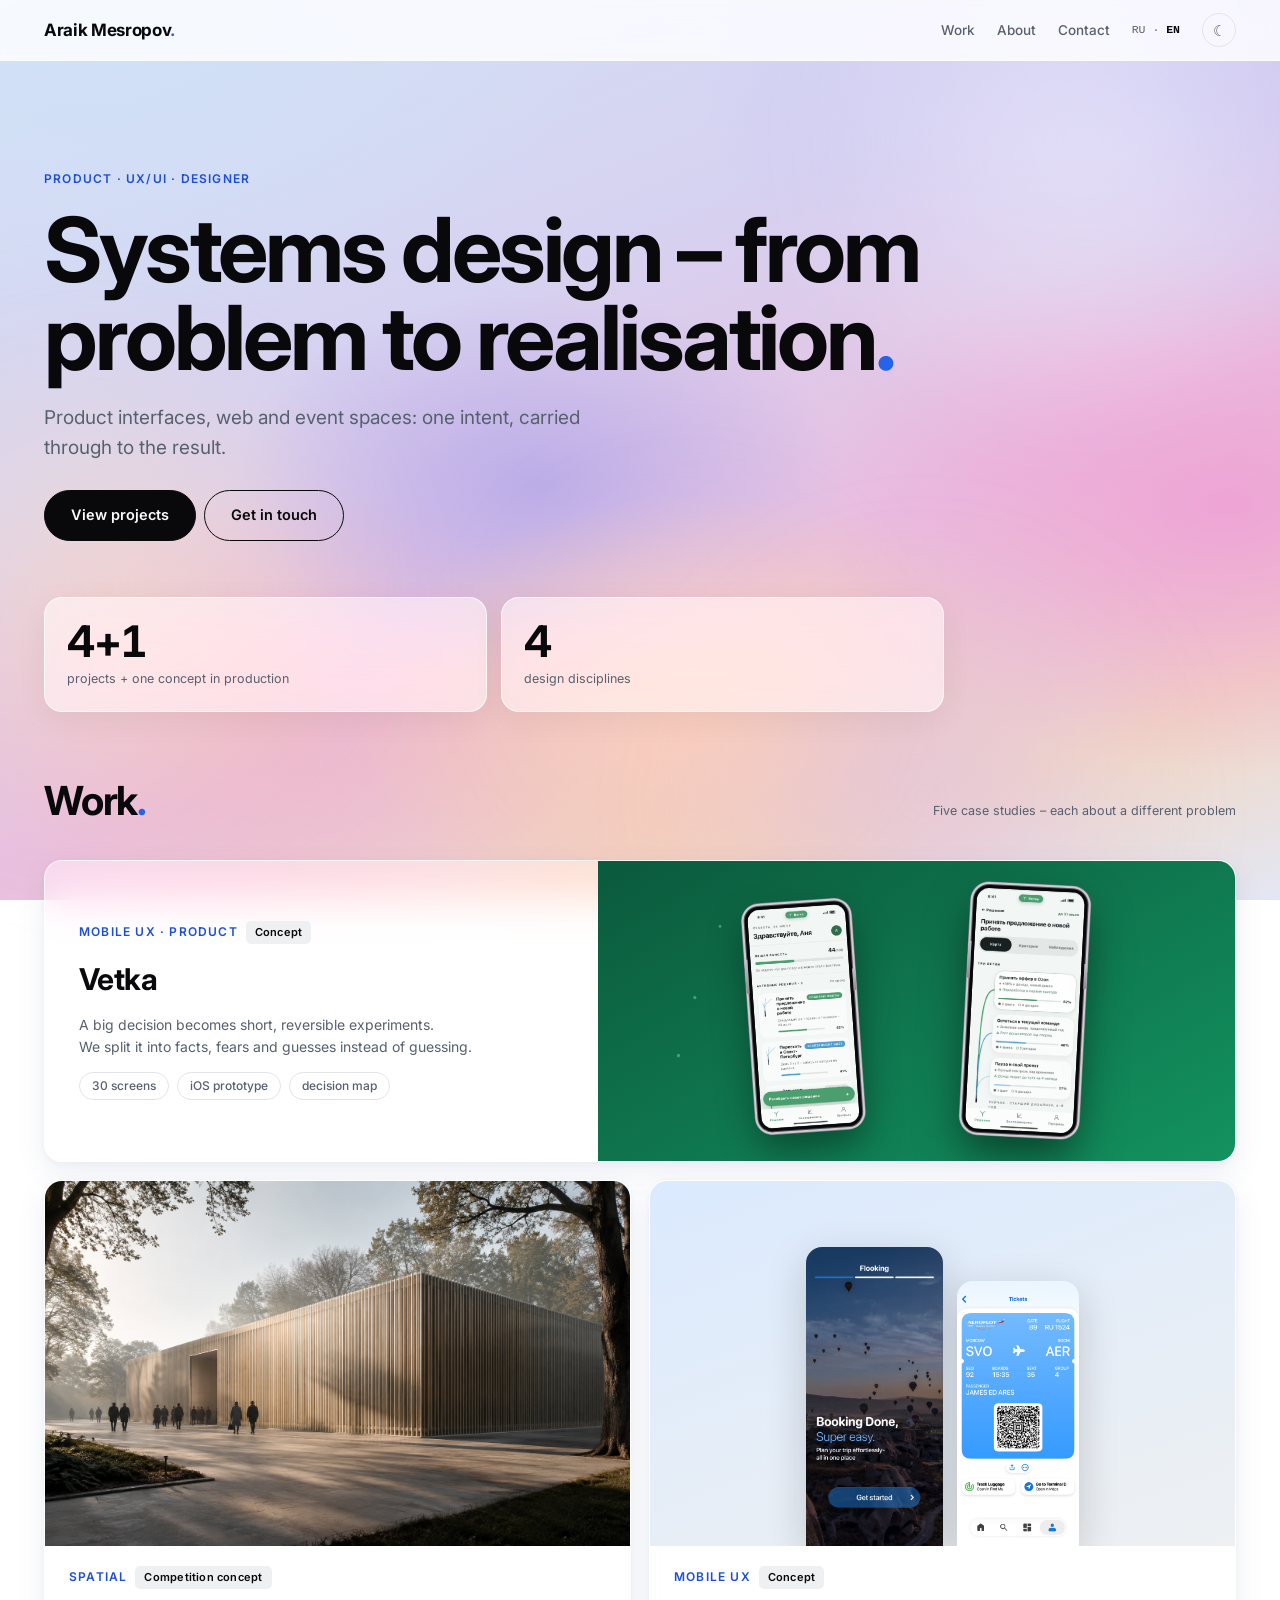
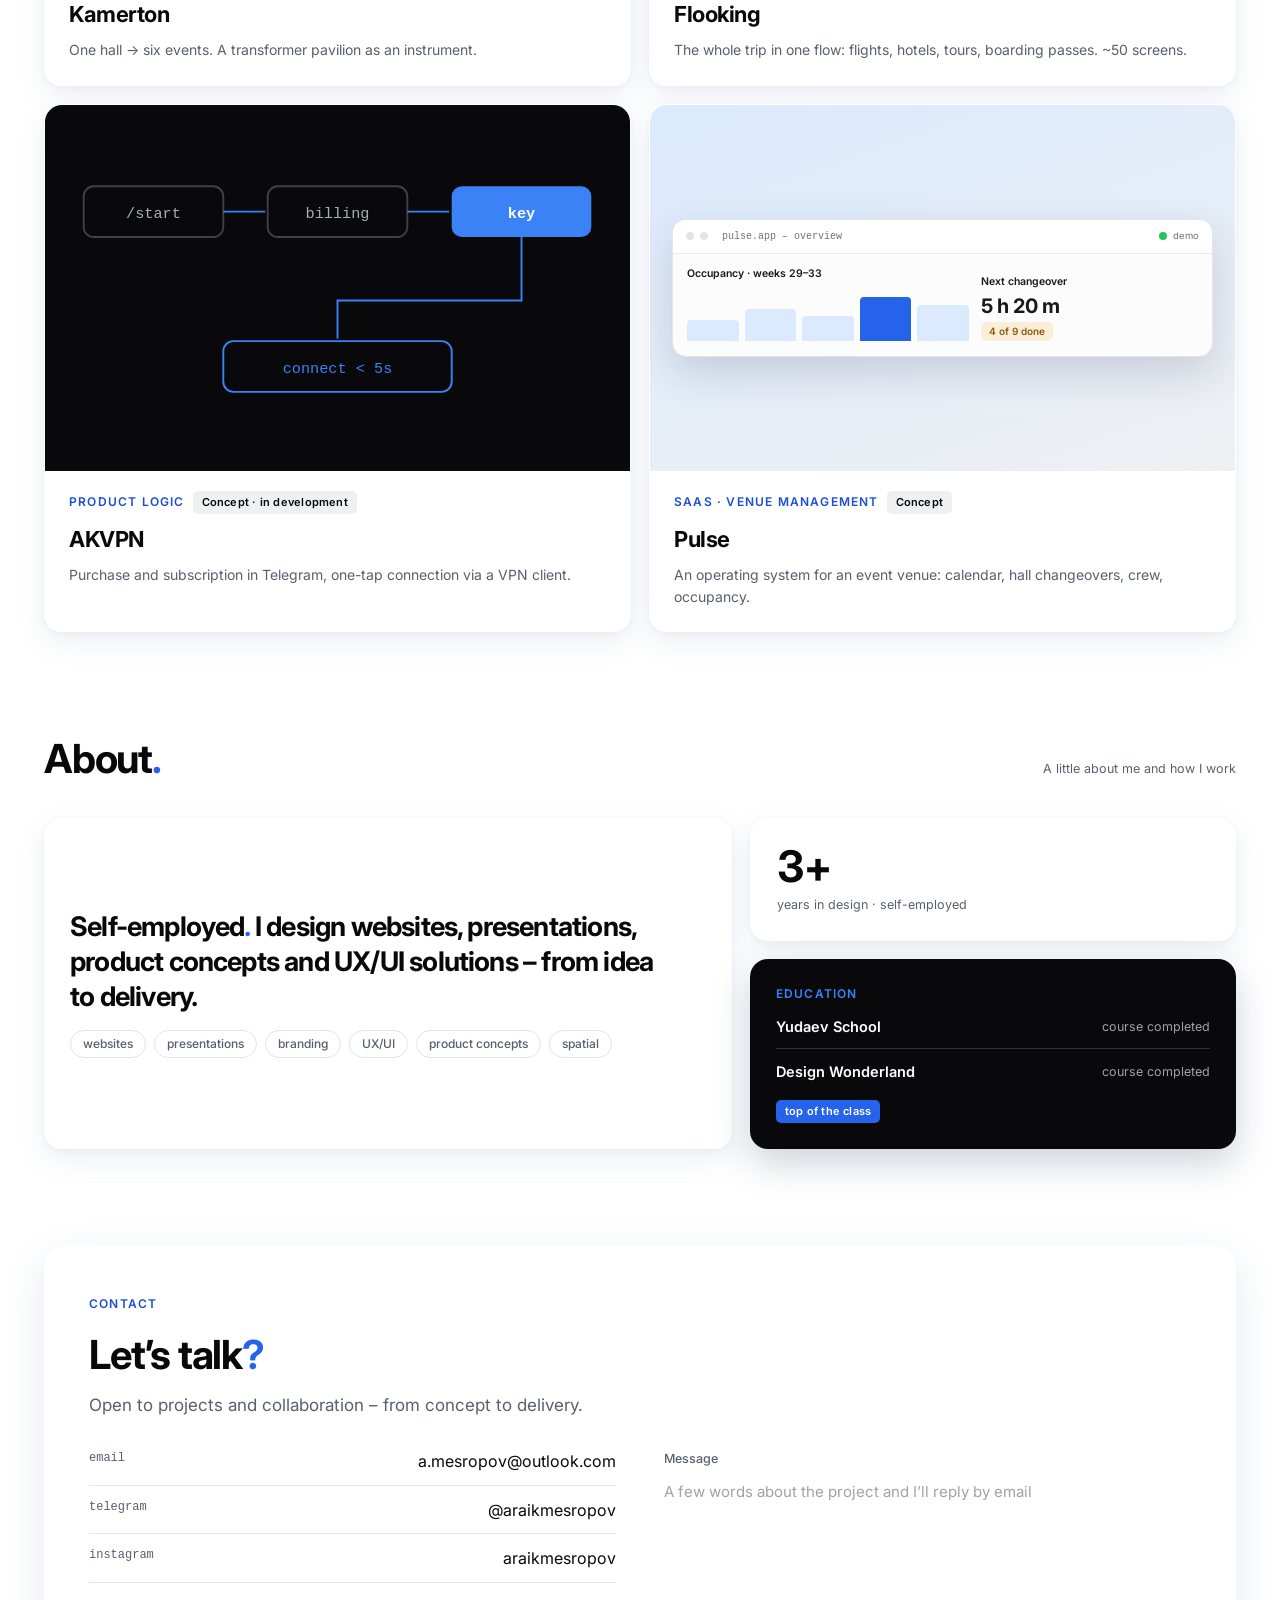
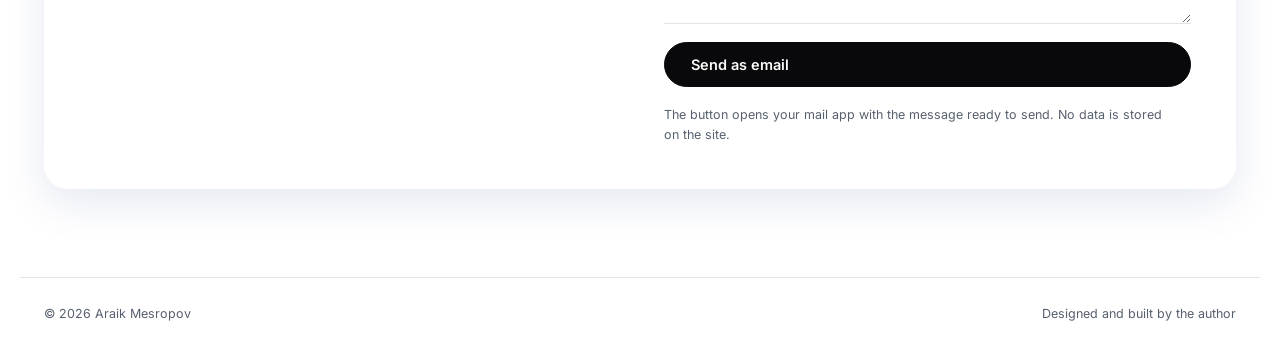
==== en/index.html @ 7729ab8d "Vetka: enlarge prototype-screen carousel; swap homepage 'research 4/5' chip for 'decision map'" ====
<!DOCTYPE html>
<html lang="en">
<head>
<meta charset="UTF-8">
<meta name="viewport" content="width=device-width, initial-scale=1">
<title>Araik Mesropov – systems design</title>
<meta name="description" content="Portfolio: product interfaces, web and event spaces – one intent, carried through to the result.">
<link rel="preconnect" href="https://fonts.googleapis.com">
<link rel="preconnect" href="https://fonts.gstatic.com" crossorigin>
<link href="https://fonts.googleapis.com/css2?family=Inter:wght@400;500;600;700&display=swap" rel="stylesheet">
<link rel="stylesheet" href="../styles.css">
<script>const _t=localStorage.getItem("theme")||(matchMedia("(prefers-color-scheme: dark)").matches?"dark":"light");document.documentElement.dataset.theme=_t;function typoBind(root){if(!root)return;try{var re=/(^|[\s(\u00AB\u201E"'\u2013\u2014\u2026])([0-9A-Za-z\u0410-\u044F\u0401\u0451]{1,2}|\u0434\u043B\u044F|\u043F\u0440\u0438|\u043F\u043E\u0434|\u043D\u0430\u0434|\u0431\u0435\u0437|\u043F\u0440\u043E|\u0447\u0442\u043E|\u043A\u0430\u043A|\u044D\u0442\u043E|\u0438\u043B\u0438|\u0442\u0430\u043A|\u0443\u0436\u0435|the|and|but|for|not)[ \t]+/g;var w=document.createTreeWalker(root,NodeFilter.SHOW_TEXT,null,false),ns=[],n;while(n=w.nextNode())ns.push(n);ns.forEach(function(t){var pn=t.parentNode;if(pn&&/^(SCRIPT|STYLE|CODE|PRE|TEXTAREA)$/.test(pn.nodeName))return;var v=t.nodeValue,p;if(!v||!v.trim())return;do{p=v;v=v.replace(re,'$1$2\u00A0')}while(v!==p);if(v!==t.nodeValue)t.nodeValue=v})}catch(e){}}function tgT(){const d=document.documentElement;d.dataset.theme=d.dataset.theme==="dark"?"light":"dark";localStorage.setItem("theme",d.dataset.theme)}function tgM(){const d=document.documentElement;const o=!d.classList.contains("mnav");d.classList.toggle("mnav",o);const b=document.querySelector(".burger");if(b)b.setAttribute("aria-expanded",o)}addEventListener("DOMContentLoaded",function(){typoBind(document.body);var nav=document.querySelector("nav.main");if(!nav||document.querySelector(".mmenu"))return;var mm=document.createElement("nav");mm.className="mmenu";mm.setAttribute("aria-label","Мобильное меню");mm.innerHTML=nav.innerHTML;document.body.appendChild(mm);var tt=document.createElement("button");tt.className="totop";tt.setAttribute("aria-label","Наверх");tt.innerHTML="<svg width=\"20\" height=\"20\" viewBox=\"0 0 24 24\" fill=\"none\" stroke=\"currentColor\" stroke-width=\"2.2\" stroke-linecap=\"round\" stroke-linejoin=\"round\"><path d=\"M12 19V5M5 12l7-7 7 7\"/></svg>";tt.onclick=function(){window.scrollTo({top:0,behavior:"smooth"})};document.body.appendChild(tt);var st=false;addEventListener("scroll",function(){var s=window.scrollY>400;if(s!==st){st=s;document.documentElement.classList.toggle("scrolled",s)}},{passive:true});});addEventListener("click",function(e){var a=e.target.closest(".mmenu a");if(a&&document.documentElement.classList.contains("mnav"))setTimeout(tgM,60)});addEventListener("keydown",function(e){if(e.key==="Escape"&&document.documentElement.classList.contains("mnav"))tgM()});</script>
</head>
<body>

<header class="site">
  <div class="wrap">
    <a class="logo" href="index.html">Araik Mesropov<b>.</b></a>
    <nav class="main" aria-label="Main navigation">
      <a href="#work">Work</a>
      <a href="#about">About</a>
      <a href="#contact">Contact</a>
      <a class="lang" href="../index.html">RU · <b>EN</b></a>
      <button class="tbtn" onclick="tgT()" aria-label="Toggle theme"></button>
    </nav>
    <button class="burger" aria-label="Меню" aria-expanded="false" onclick="tgM()"><span></span><span></span><span></span></button>
  </div>
</header>
<div class="mm-ov" onclick="tgM()" aria-hidden="true"></div>

<main>
<section class="hero-open wrap">
  <span class="k">Product · UX/UI · designer</span>
  <h1 class="d" style="margin-top:16px;max-width:1000px">Systems design – from problem to realisation<span class="dot">.</span></h1>
  <p class="lead">Product interfaces, web and event spaces: one intent, carried through to the result.</p>
  <div class="row" style="margin-top:28px">
    <a class="btn solid" href="#work">View projects</a>
    <a class="btn line" href="#contact">Get in touch</a>
  </div>
  <div class="statband" style="margin-top:56px;max-width:900px">
    <div class="tile pad stat reveal"><div class="n">4+1</div><div class="l">projects + one concept in production</div></div>
    <div class="tile pad stat reveal"><div class="n">4</div><div class="l">design disciplines</div></div>
  </div>
</section>

<section id="work" class="band wrap" style="padding-top:8px">
  <div class="sec-head">
    <h2 class="s">Work<span class="dot">.</span></h2>
    <span class="cap">Five case studies – each about a different problem</span>
  </div>
  <div class="bento grid-cases">

    <a class="tile case-tile reveal" href="case-vetka.html" style="grid-column:1/-1">
      <div class="pulse-split" style="display:grid;grid-template-columns:1fr 1.15fr;min-height:300px">
        <div class="body" style="justify-content:center;padding:34px;gap:12px">
          <div class="row"><span class="k">Mobile UX · product</span><span class="badge">Concept</span></div>
          <h3 style="font-size:30px">Vetka</h3>
          <p style="max-width:400px">A big decision becomes short, reversible experiments. We split it into facts, fears and guesses instead of guessing.</p>
          <div class="row" style="margin-top:2px"><span class="chip">30 screens</span><span class="chip">iOS prototype</span><span class="chip">decision map</span></div>
        </div>
        <div class="mat gbranch" style="background:linear-gradient(150deg,#0b5a3d,#13925f);position:relative;overflow:hidden;padding:0;aspect-ratio:auto;min-height:280px">
          <svg viewBox="0 0 240 220" stroke="#8fe6c0" fill="none" stroke-linecap="round" stroke-linejoin="round" aria-hidden="true" style="position:absolute;left:-4%;bottom:-8%;width:56%;opacity:.42;z-index:1">
            <path class="ln" pathLength="1" style="--gd:0s" stroke-width="3" d="M120 214 C117 176 123 150 120 120 C118 100 121 84 120 66 C120 60 120 55 120 50"/>
            <path class="ln" pathLength="1" style="--gd:.3s" stroke-width="2.2" d="M120 150 C104 147 88 143 71 133"/>
            <path class="ln" pathLength="1" style="--gd:.45s" stroke-width="2.2" d="M120 136 C138 132 155 128 173 120"/>
            <path class="ln" pathLength="1" style="--gd:.6s" stroke-width="2.2" d="M120 116 C106 110 94 104 82 94"/>
            <path class="ln" pathLength="1" style="--gd:.75s" stroke-width="2.2" d="M120 102 C136 96 149 90 161 80"/>
            <path class="ln" pathLength="1" style="--gd:.9s" stroke-width="2" d="M120 66 C112 60 106 54 99 46"/>
            <path class="ln" pathLength="1" style="--gd:.9s" stroke-width="2" d="M120 66 C128 60 134 54 141 46"/>
            <circle class="lf" style="--gd:.5s" cx="71" cy="133" r="5" fill="#d9f7e8" stroke="none"/>
            <circle class="lf" style="--gd:.65s" cx="173" cy="120" r="5" fill="#d9f7e8" stroke="none"/>
            <circle class="lf" style="--gd:.8s" cx="82" cy="94" r="5" fill="#d9f7e8" stroke="none"/>
            <circle class="lf" style="--gd:.95s" cx="161" cy="80" r="5" fill="#d9f7e8" stroke="none"/>
            <circle class="lf" style="--gd:1.1s" cx="99" cy="46" r="5" fill="#d9f7e8" stroke="none"/>
            <circle class="lf" style="--gd:1.1s" cx="141" cy="46" r="5" fill="#d9f7e8" stroke="none"/>
            <circle class="lf" style="--gd:1.2s" cx="120" cy="48" r="6" fill="#eafaf2" stroke="none"/>
          </svg>
          <div style="position:absolute;inset:0;display:flex;align-items:center;justify-content:center;z-index:2;padding:18px">
            <div class="mock" style="max-width:104px;transform:rotate(-4deg) translateY(6px);box-shadow:0 0 0 1px #54545b,0 0 0 3px #ccccd2,0 0 0 3.6px #7f7f87,0 18px 38px rgba(0,0,0,.42)"><div class="scr"><img src="../assets/vk-home.jpg" alt="Vetka: clarity screen"></div></div>
            <div class="mock" style="max-width:114px;transform:rotate(3deg);margin-left:-22px;box-shadow:0 0 0 1px #54545b,0 0 0 3px #ccccd2,0 0 0 3.6px #7f7f87,0 22px 44px rgba(0,0,0,.5);position:relative;z-index:3"><div class="scr"><img src="../assets/vk-map.jpg" alt="Vetka: decision map"></div></div>
          </div>
        </div>
      </div>
    </a>

    <a class="tile case-tile reveal" href="case-kamerton.html">
      <div class="mat"><img src="../assets/1.png" alt="Kamerton pavilion: louvred facade in a park"></div>
      <div class="body">
        <div class="row"><span class="k">Spatial</span><span class="badge">Competition concept</span></div>
        <h3>Kamerton</h3>
        <p>One hall → six events. A transformer pavilion as an instrument.</p>
      </div>
    </a>

    <a class="tile case-tile reveal" href="case-flooking.html">
      <div class="mat" style="background:linear-gradient(160deg,#DBEAFE,#EEF0F2)"><div class="phones" style="height:100%"><img src="../assets/onboarding.png" alt="Flooking: onboarding" style="max-height:88%"><img src="../assets/ticket.png" alt="Flooking: boarding pass" style="max-height:78%"></div></div>
      <div class="body">
        <div class="row"><span class="k">Mobile UX</span><span class="badge">Concept</span></div>
        <h3>Flooking</h3>
        <p>The whole trip in one flow: flights, hotels, tours, boarding passes. ~50 screens.</p>
      </div>
    </a>

    <a class="tile case-tile reveal" href="case-akvpn.html">
      <div class="mat" style="background:var(--ink);padding:26px">
        <svg viewBox="0 0 420 200" role="img" aria-label="AKVPN flow" style="width:100%;height:100%">
          <g font-family="ui-monospace,Menlo,monospace" font-size="12">
            <rect x="10" y="20" width="110" height="40" rx="8" fill="none" stroke="#3F3F46" stroke-width="1.5"/>
            <text x="65" y="45" text-anchor="middle" fill="#A7ADB8">/start</text>
            <rect x="155" y="20" width="110" height="40" rx="8" fill="none" stroke="#3F3F46" stroke-width="1.5"/>
            <text x="210" y="45" text-anchor="middle" fill="#A7ADB8">billing</text>
            <rect x="300" y="20" width="110" height="40" rx="8" fill="#3B82F6"/>
            <text x="355" y="45" text-anchor="middle" fill="#FFFFFF" font-weight="600">key</text>
            <line x1="120" y1="40" x2="153" y2="40" stroke="#3B82F6" stroke-width="1.5"/>
            <line x1="265" y1="40" x2="298" y2="40" stroke="#3B82F6" stroke-width="1.5"/>
            <path d="M355 60 L355 110 L210 110 L210 140" fill="none" stroke="#3B82F6" stroke-width="1.5"/>
            <rect x="120" y="142" width="180" height="40" rx="8" fill="none" stroke="#3B82F6" stroke-width="1.5"/>
            <text x="210" y="167" text-anchor="middle" fill="#3B82F6">connect &lt; 5s</text>
          </g>
        </svg>
      </div>
      <div class="body">
        <div class="row"><span class="k">Product logic</span><span class="badge">Concept · in development</span></div>
        <h3>AKVPN</h3>
        <p>Purchase and subscription in Telegram, one-tap connection via a VPN client.</p>
      </div>
    </a>

    <a class="tile case-tile reveal" href="case-pulse.html">
      <div class="mat" style="background:linear-gradient(160deg,#DBEAFE,#EEF0F2);padding:22px;align-items:center;justify-content:center">
        <div class="ui" style="width:100%;border-radius:14px;background:#FCFCFD;border:1px solid #E4E4E7;font-size:12px;color:#1A1917;overflow:hidden;box-shadow:0 16px 40px rgba(30,40,80,.16)">
          <div style="display:flex;align-items:center;gap:6px;padding:9px 13px;border-bottom:1px solid #E9EAEC;background:#fff"><i style="width:8px;height:8px;border-radius:50%;background:#E4E4E7;display:block"></i><i style="width:8px;height:8px;border-radius:50%;background:#E4E4E7;display:block"></i><span style="font-family:var(--mono);font-size:10px;color:#71717A;margin-left:8px">pulse.app – overview</span><span style="margin-left:auto;display:inline-flex;align-items:center;gap:6px"><span class="livedot"></span><span style="font-size:9.5px;color:#71717A">demo</span></span></div>
          <div style="display:grid;grid-template-columns:1.3fr 1fr;gap:12px;padding:12px 14px 15px">
            <div>
              <p style="font-size:10.5px;font-weight:600;margin-bottom:7px">Occupancy · weeks 29–33</p>
              <div class="hbar" style="height:52px"><i style="--h:40%;--d:.1s"></i><i style="--h:62%;--d:.2s"></i><i style="--h:48%;--d:.3s"></i><i class="hi" style="--h:86%;--d:.4s"></i><i style="--h:70%;--d:.5s"></i></div>
            </div>
            <div style="display:flex;flex-direction:column;justify-content:flex-end;gap:6px">
              <p style="font-size:10.5px;font-weight:600">Next changeover</p>
              <p style="font-size:20px;font-weight:700;letter-spacing:-.02em;line-height:1">5 h 20 m</p>
              <span class="uibadge uib-warn" style="align-self:flex-start">4 of 9 done</span>
            </div>
          </div>
        </div>
      </div>
      <div class="body">
        <div class="row"><span class="k">SaaS · venue management</span><span class="badge">Concept</span></div>
        <h3>Pulse</h3>
        <p>An operating system for an event venue: calendar, hall changeovers, crew, occupancy.</p>
      </div>
    </a>

  </div>
</section>

<section id="about" class="band wrap" style="padding-top:8px">
  <div class="sec-head">
    <h2 class="s">About<span class="dot">.</span></h2>
    <span class="cap">A little about me and how I work</span>
  </div>
  <div class="bento" style="grid-template-columns:repeat(12,1fr)" id="about-grid">
    <div class="tile pad reveal" style="grid-column:span 7;display:flex;flex-direction:column;justify-content:center;gap:16px">
      <p class="big" style="font-size:clamp(20px,2.4vw,27px);line-height:1.3">Self-employed<span style="color:var(--copper)">.</span> I design websites, presentations, product concepts and UX/UI solutions – from idea to delivery.</p>
      <div class="row"><span class="chip">websites</span><span class="chip">presentations</span><span class="chip">branding</span><span class="chip">UX/UI</span><span class="chip">product concepts</span><span class="chip">spatial</span></div>
    </div>
    <div style="grid-column:span 5;display:grid;gap:18px;grid-template-rows:auto 1fr">
      <div class="tile glass pad stat reveal"><div class="n">3+</div><div class="l">years in design · self-employed</div></div>
      <div class="tile ink pad reveal" style="display:flex;flex-direction:column;justify-content:center;gap:12px">
        <span class="k">Education</span>
        <div style="display:flex;justify-content:space-between;align-items:center;border-bottom:1px solid #2B3040;padding-bottom:10px"><span style="font-weight:600;font-size:14.5px">Yudaev School</span><span class="cap">course completed</span></div>
        <div style="display:flex;justify-content:space-between;align-items:center"><span style="font-weight:600;font-size:14.5px">Design Wonderland</span><span class="cap">course completed</span></div>
        <span class="badge copper" style="align-self:flex-start;margin-top:4px">top of the class</span>
      </div>
    </div>
  </div>
</section>

<section id="contact" class="band wrap" style="padding-top:8px">
  <div class="contact-panel">
    <span class="k">Contact</span>
    <h2 class="s" style="margin:10px 0 6px">Let’s talk<span style="color:var(--copper)">?</span></h2>
    <p class="lead" style="margin-bottom:30px">Open to projects and collaboration – from concept to delivery.</p>
    <div class="contact-grid">
      <div class="clinks">
        <a href="mailto:a.mesropov@outlook.com"><span class="kk">email</span><span>a.mesropov@outlook.com</span></a>
        <a href="https://t.me/araikmesropov"><span class="kk">telegram</span><span>@araikmesropov</span></a>
        <a href="https://instagram.com/araikmesropov"><span class="kk">instagram</span><span>araikmesropov</span></a>
      </div>
      <form class="contact" id="contact-form">
        <label>Message<textarea name="message" rows="7" placeholder="A few words about the project and I’ll reply by email" required></textarea></label>
        <button class="btn solid" type="submit">Send as email</button>
        <p class="form-note">The button opens your mail app with the message ready to send. No data is stored on the site.</p>
      </form>
    </div>
  </div>
</section>
</main>

<footer class="site">
  <div class="wrap">
    <span>© 2026 Araik Mesropov</span>
    <span>Designed and built by the author</span>
  </div>
</footer>

<script>
const io=new IntersectionObserver(es=>es.forEach(e=>{if(e.isIntersecting){e.target.classList.add('in');io.unobserve(e.target)}}),{threshold:.1});
document.querySelectorAll('.reveal').forEach(el=>io.observe(el));
const rm=matchMedia('(prefers-reduced-motion: reduce)').matches;
if(!rm){const io2=new IntersectionObserver(es=>es.forEach(e=>{if(!e.isIntersecting)return;io2.unobserve(e.target);const n=e.target,t=parseInt(n.dataset.cnt),s=performance.now(),d=750;const step=x=>{const p=Math.min(1,(x-s)/d);n.textContent=Math.round(t*(.15+.85*p*(2-p)));if(p<1)requestAnimationFrame(step)};requestAnimationFrame(step)}),{threshold:.6});
document.querySelectorAll('.stat .n').forEach(n=>{const v=n.textContent.trim();if(/^\d+$/.test(v)&&+v>1){n.dataset.cnt=v;io2.observe(n)}})}
document.getElementById('contact-form').addEventListener('submit',function(ev){
  ev.preventDefault();
  const msg=(new FormData(this).get('message')||'').toString();
  location.href='mailto:a.mesropov@outlook.com?subject='+encodeURIComponent('Portfolio inquiry')+'&body='+encodeURIComponent(msg);
});
</script>
<style>
@media(max-width:900px){#about-grid{grid-template-columns:1fr!important}#about-grid>div[style*="span 7"],#about-grid>div[style*="span 5"]{grid-column:auto!important}.bento[style*="repeat(12"]{grid-template-columns:1fr!important}.bento[style*="repeat(12"]>div[style*="span 8"]{grid-column:auto!important}.bento[style*="repeat(12"]>div[style*="span 4"]{grid-column:auto!important;grid-template-rows:auto!important;grid-template-columns:1fr 1fr 1fr}#process-grid{grid-template-columns:1fr 1fr!important}.bento[style*="2fr 1fr"]{grid-template-columns:1fr!important}.pulse-split{grid-template-columns:1fr!important}}
@media(max-width:620px){.bento[style*="repeat(12"]>div[style*="span 4"]{grid-template-columns:1fr}#process-grid{grid-template-columns:1fr!important}}
</style>
</body>
</html>
---- styles.css ----
:root{
  --white:#FFFFFF; --paper:#FAFAFA; --beige:#EEF0F2; --sand:#E3E6E9; --ink:#09090B;
  --copper:#2563EB; --copper-dark:#1D4ED8; --copper-light:#3B82F6;
  --line:#E4E4E7; --muted:#57606E; --muted-dark:#A1A1AA; --txt:#09090B;
  --sf:-apple-system,BlinkMacSystemFont,"SF Pro Display","SF Pro Text","Helvetica Neue","Inter",sans-serif;
  --mono:ui-monospace,"SF Mono","JetBrains Mono",Menlo,monospace;
  --r:18px; --r-sm:12px;
}
*{margin:0;padding:0;box-sizing:border-box}
html{scroll-behavior:smooth}
body{background:transparent;color:var(--txt);font-family:var(--sf);font-size:16px;line-height:1.55;-webkit-font-smoothing:antialiased}
html{background:
 radial-gradient(58% 48% at 10% 6%,rgba(207,224,247,.9) 0%,rgba(207,224,247,0) 62%),
 radial-gradient(55% 46% at 90% 10%,rgba(197,192,242,.95) 0%,rgba(197,192,242,0) 64%),
 radial-gradient(52% 48% at 96% 56%,rgba(238,160,214,.9) 0%,rgba(238,160,214,0) 62%),
 radial-gradient(46% 40% at 56% 80%,rgba(248,203,166,.95) 0%,rgba(248,203,166,0) 63%),
 radial-gradient(40% 36% at 42% 54%,rgba(178,166,232,.8) 0%,rgba(178,166,232,0) 60%),
 radial-gradient(44% 40% at 20% 78%,rgba(240,180,190,.7) 0%,rgba(240,180,190,0) 62%),
 linear-gradient(158deg,#D5E3F6 0%,#D6D2F1 34%,#E9BFE0 62%,#F2D6C2 84%,#E3E7F4 100%);
 background-attachment:fixed}
html::before,html::after,body::before,body::after{content:"";position:fixed;border-radius:50%;pointer-events:none;z-index:-1;filter:blur(50px)}
html::before{width:50vw;height:50vw;top:-14vw;right:-10vw;background:radial-gradient(circle,rgba(255,255,255,.5),transparent 68%);animation:opal1 26s ease-in-out infinite alternate}
html::after{width:44vw;height:44vw;top:34%;left:-14vw;background:radial-gradient(circle,rgba(255,226,196,.55),transparent 70%);animation:opal2 32s ease-in-out infinite alternate}
body::before{width:40vw;height:40vw;bottom:-12vw;right:8vw;background:radial-gradient(circle,rgba(214,190,255,.5),transparent 70%);animation:opal3 29s ease-in-out infinite alternate}
body::after{width:32vw;height:32vw;top:52%;left:38vw;background:radial-gradient(circle,rgba(255,214,236,.45),transparent 68%);animation:opal1 24s ease-in-out infinite alternate-reverse}
@keyframes opal1{from{transform:translate(0,0) scale(1)}to{transform:translate(-6vw,5vh) scale(1.15)}}
@keyframes opal2{from{transform:translate(0,0) scale(1)}to{transform:translate(7vw,-6vh) scale(1.12)}}
@keyframes opal3{from{transform:translate(0,0) scale(1)}to{transform:translate(-5vw,-5vh) scale(1.18)}}
@media(prefers-reduced-motion:reduce){html::before,html::after,body::before,body::after{animation:none}}

.floaty{position:absolute;pointer-events:none;z-index:1;transform-style:preserve-3d;will-change:transform;perspective:600px}
.floaty svg{width:74px;height:auto;display:block;filter:drop-shadow(0 18px 30px rgba(70,90,160,.28)) drop-shadow(0 4px 8px rgba(70,90,160,.14));transform:rotate3d(1,.6,.1,14deg)}
.floaty.sm svg{width:54px}
.fwrap{position:absolute;inset:0;overflow:visible;pointer-events:none}
@keyframes bob1{0%,100%{transform:translateY(0) rotate3d(1,1,0,8deg)}50%{transform:translateY(-16px) rotate3d(1,1,0,-6deg)}}
@keyframes bob2{0%,100%{transform:translateY(0) rotate3d(1,-1,0,-9deg)}50%{transform:translateY(14px) rotate3d(1,-1,0,7deg)}}
.floaty.b1{animation:bob1 7s ease-in-out infinite}
.floaty.b2{animation:bob2 9s ease-in-out infinite}
.floaty.b3{animation:bob1 11s ease-in-out infinite reverse}
@media(prefers-reduced-motion:reduce){.floaty{animation:none!important}}
@media(max-width:900px){.floaty{display:none}}
.glass{background:rgba(255,255,255,.55)!important;backdrop-filter:blur(18px) saturate(1.5);-webkit-backdrop-filter:blur(18px) saturate(1.5);border:1px solid rgba(255,255,255,.75);box-shadow:0 8px 32px rgba(9,9,11,.06)}
.glass-d{background:rgba(255,255,255,.07)!important;backdrop-filter:blur(16px);-webkit-backdrop-filter:blur(16px);border:1px solid rgba(255,255,255,.14)}
.statband .tile:not(.copper){background:rgba(255,255,255,.55);backdrop-filter:blur(18px) saturate(1.5);-webkit-backdrop-filter:blur(18px) saturate(1.5);border:1px solid rgba(255,255,255,.75);box-shadow:0 8px 32px rgba(9,9,11,.06)}
@supports not (backdrop-filter:blur(1px)){.glass,.statband .tile:not(.copper){background:rgba(255,255,255,.9)!important}.glass-d{background:rgba(255,255,255,.1)!important}}
img{max-width:100%;display:block}
a{color:inherit;text-decoration:none}
a:focus-visible,button:focus-visible,.tile:focus-visible{outline:2px solid var(--copper-dark);outline-offset:3px;border-radius:4px}
input:focus-visible,textarea:focus-visible{outline:2px solid var(--copper-light);outline-offset:2px}
.wrap{max-width:1240px;margin:0 auto;padding-left:24px;padding-right:24px}

header.site{position:sticky;top:0;z-index:50;background:rgba(255,255,255,.82);backdrop-filter:blur(16px) saturate(1.4);-webkit-backdrop-filter:blur(16px) saturate(1.4);border-bottom:1px solid rgba(255,255,255,.65)}
header.site .wrap{display:flex;align-items:center;justify-content:space-between;height:60px}
.logo{font-size:17px;font-weight:700;letter-spacing:-.02em;white-space:nowrap}
.logo b{color:var(--copper)}
nav.main{display:flex;gap:22px;align-items:center;font-size:13.5px;font-weight:500}
nav.main a{color:var(--muted);transition:color .2s}
nav.main a:hover{color:var(--txt)}
.lang{font-family:var(--mono);font-size:11.5px;color:var(--muted);white-space:nowrap}
.lang b{color:var(--txt);font-weight:600}
.soon{font-family:var(--mono);font-size:10px;color:var(--muted);border:1px dashed var(--line);border-radius:4px;padding:1px 6px;vertical-align:1px}

.bento{display:grid;gap:18px}
.tile{background:var(--white);border-radius:var(--r);overflow:hidden;position:relative;box-shadow:0 10px 28px rgba(76,96,160,.1),0 2px 8px rgba(76,96,160,.05)}
.tile.ink,.tile.copper{box-shadow:0 14px 36px rgba(40,50,90,.22)}
.case-tile{background:rgba(255,255,255,.42)!important;backdrop-filter:blur(20px) saturate(1.6);-webkit-backdrop-filter:blur(20px) saturate(1.6);border:1px solid rgba(255,255,255,.72)}
.case-tile .mat{background:rgba(255,255,255,.3)}
@supports not (backdrop-filter:blur(1px)){.case-tile{background:rgba(255,255,255,.92)!important}}
.tile.ink{background:var(--ink);color:#FFFFFF}
.tile.beige{background:var(--beige)}
.tile.copper{background:var(--copper);color:#fff}
.tile.pad{padding:26px}
a.tile{transition:transform .3s,box-shadow .3s;display:block}
a.tile:hover{transform:translateY(-4px);box-shadow:0 16px 40px rgba(20,18,16,.1)}

.k{font-family:var(--sf);font-weight:600;font-size:12px;letter-spacing:.1em;text-transform:uppercase;color:var(--copper-dark)}
.tile.ink .k,.tile.copper .k{color:var(--copper-light)}
.tile.copper .k{color:#FFFFFF}
h1.d{font-weight:700;letter-spacing:-.035em;line-height:.98;font-size:clamp(42px,7vw,96px)}
h1.d .dot,h2.s .dot{color:var(--copper)}
h2.s{font-weight:700;letter-spacing:-.03em;font-size:clamp(26px,3.6vw,40px)}
.big{font-weight:700;letter-spacing:-.03em;font-size:clamp(34px,4.5vw,56px);line-height:1}
.lead{font-size:17px;color:var(--muted);line-height:1.55}
.tile.ink .lead{color:#A7ADB8}
.cap{font-size:12.5px;color:var(--muted);line-height:1.45}
.tile.ink .cap{color:#A1A1AA}

.stat .n{font-weight:700;letter-spacing:-.03em;font-size:clamp(30px,3.4vw,46px);line-height:1;font-variant-numeric:tabular-nums}
.stat .l{font-size:12.5px;color:var(--muted);margin-top:6px}
.tile.ink .stat .l,.tile.ink .l{color:#A1A1AA}
.tile.copper .l,.tile.copper .cap,.tile.copper p,.tile.copper .n{color:#FFFFFF}

.chip{display:inline-flex;align-items:center;gap:6px;font-size:12px;font-weight:500;border:1px solid var(--line);border-radius:99px;padding:4px 12px;color:var(--muted)}
.badge{font-family:var(--sf);font-weight:600;font-size:11px;letter-spacing:.02em;background:var(--beige);border-radius:5px;padding:3px 9px;color:var(--txt)}
.badge.live{background:var(--ink);color:#FFFFFF}
.badge.copper{background:var(--copper);color:#fff}

.btn{display:inline-flex;align-items:center;gap:8px;font-size:14.5px;font-weight:600;padding:13px 26px;border-radius:99px;cursor:pointer;transition:.2s;border:1.5px solid var(--txt);font-family:var(--sf)}
.btn.solid{background:var(--txt);color:var(--paper)}
.btn.solid:hover{background:var(--copper);border-color:var(--copper);color:#fff}
.btn.line{background:transparent;color:var(--txt)}
.btn.line:hover{background:var(--white)}
.btn.on-dark{background:#FFFFFF;color:#0B0C10;border-color:#FFFFFF}
.btn.on-dark:hover{background:var(--copper-light);border-color:var(--copper-light);color:#fff}

section.band{padding-top:88px;padding-bottom:88px}
main{position:relative;z-index:2}
.hero-open{padding-top:104px;padding-bottom:36px;position:relative}
.hero-open .lead{font-size:19px;max-width:600px;margin-top:22px}
.sec-head{display:flex;align-items:baseline;justify-content:space-between;gap:16px;margin-bottom:28px;flex-wrap:wrap}

.mat{background:var(--beige);display:flex;align-items:center;justify-content:center;overflow:hidden}
.mat img{width:100%;height:100%;object-fit:cover}
.phones{display:flex;gap:14px;justify-content:center;align-items:flex-end;padding:26px 20px 0}
.phones img{width:auto;max-height:100%;border-radius:16px 16px 0 0;box-shadow:0 12px 40px rgba(20,18,16,.18)}

.grid-cases{grid-template-columns:repeat(2,1fr)}
@media(max-width:860px){.grid-cases{grid-template-columns:1fr}}
.case-tile .mat{aspect-ratio:16/10}
.case-tile .body{padding:20px 24px 24px;display:flex;flex-direction:column;gap:8px}
.case-tile h3{font-size:22px;font-weight:700;letter-spacing:-.02em}
.case-tile .body p{font-size:14px;color:var(--muted)}
.row{display:flex;gap:8px;flex-wrap:wrap;align-items:center}

.flow{display:flex;align-items:center;gap:10px;flex-wrap:wrap}
.flow .fc{font-family:var(--mono);font-size:12px;border:1.5px solid var(--txt);border-radius:8px;padding:8px 14px;background:var(--white)}
.flow .fc.fill{background:var(--copper);color:#fff;border-color:var(--copper)}
.flow .fc.acc{border-color:var(--copper);color:var(--copper-dark)}
.flow .ar{color:var(--copper);font-weight:700}

.bar{height:10px;border-radius:99px;background:var(--sand);overflow:hidden}
.bar i{display:block;height:100%;background:var(--copper);border-radius:99px}

table.mx{width:100%;border-collapse:collapse;font-size:13px}
table.mx th{font-family:var(--mono);font-size:10.5px;letter-spacing:.05em;text-transform:uppercase;color:var(--muted);font-weight:400;text-align:left;padding:10px 12px;border-bottom:1px solid var(--line)}
table.mx td{padding:12px;border-bottom:1px solid var(--line);vertical-align:top}
table.mx td.ev{font-weight:600;white-space:nowrap}
table.mx td.num{font-variant-numeric:tabular-nums;white-space:nowrap}
table.mx tr:last-child td{border-bottom:0}
.dotset{display:flex;gap:4px}
.dotset i{width:8px;height:8px;border-radius:50%;background:var(--sand)}
.dotset i.on{background:var(--copper)}

.case-hero{padding-top:64px;padding-bottom:28px}
.meta-chips{display:flex;gap:8px;flex-wrap:wrap;margin-top:22px}
.meta-chips .chip b{color:var(--txt);font-weight:600}
.statband{display:grid;grid-template-columns:repeat(auto-fit,minmax(150px,1fr));gap:14px;margin:14px 0}
.statband .tile{padding:22px}

.shot{border-radius:var(--r);overflow:hidden}
.shot img{width:100%}
figcaption,.figcap{font-size:12.5px;color:var(--muted);margin-top:10px}

.stageline{display:grid;grid-auto-flow:column;grid-auto-columns:1fr;margin-top:26px;margin-bottom:40px;border:1px solid var(--line);border-radius:var(--r);overflow:hidden;background:var(--white);box-shadow:0 10px 28px rgba(76,96,160,.1),0 2px 8px rgba(76,96,160,.05)}
.stageline .st{padding:15px 18px;border-right:1px solid var(--line);display:flex;flex-direction:column;gap:5px;min-width:0}
.stageline .st:last-child{border-right:0}
.stageline .st span{font-family:var(--mono);font-size:10px;letter-spacing:.09em;text-transform:uppercase;color:var(--copper-dark)}
.stageline .st b{font-size:13.5px;font-weight:600;letter-spacing:-.01em;line-height:1.25}
[data-theme="dark"] .stageline{box-shadow:0 10px 30px rgba(0,0,0,.35)}
@media(max-width:720px){.stageline{grid-auto-flow:row}.stageline .st{border-right:0;border-bottom:1px solid var(--line);flex-direction:row;align-items:baseline;justify-content:space-between;gap:14px}.stageline .st:last-child{border-bottom:0}.stageline .st b{text-align:right}}

.cmp{position:relative;border-radius:var(--r);overflow:hidden;aspect-ratio:16/9;user-select:none;touch-action:pan-y;box-shadow:0 14px 40px rgba(20,18,16,.2);cursor:ew-resize;background:var(--ink)}
.cmp img{position:absolute;inset:0;width:100%;height:100%;object-fit:cover;pointer-events:none;-webkit-user-drag:none}
.cmp .top{position:absolute;inset:0;clip-path:inset(0 calc(100% - var(--x,50%)) 0 0)}
.cmp .cmp-h{position:absolute;top:0;bottom:0;left:var(--x,50%);width:0;z-index:3;outline:none}
.cmp .cmp-h::before{content:"";position:absolute;top:0;bottom:0;left:-1px;width:2px;background:rgba(255,255,255,.92);box-shadow:0 0 8px rgba(0,0,0,.25)}
.cmp .cmp-h svg{position:absolute;top:50%;left:50%;transform:translate(-50%,-50%);width:42px;height:42px;padding:10px;border-radius:50%;background:rgba(255,255,255,.92);-webkit-backdrop-filter:blur(6px);backdrop-filter:blur(6px);box-shadow:0 6px 20px rgba(0,0,0,.3);border:1px solid rgba(255,255,255,.95);box-sizing:border-box;color:#111}
.cmp .cmp-h:focus-visible svg{outline:2px solid var(--copper-light);outline-offset:2px}
.cmp .lbl{position:absolute;bottom:14px;font-family:var(--mono);font-size:11px;letter-spacing:.07em;text-transform:uppercase;color:#fff;background:rgba(9,9,11,.42);-webkit-backdrop-filter:blur(6px);backdrop-filter:blur(6px);padding:5px 11px;border-radius:7px;z-index:2;pointer-events:none}
.cmp .lbl.l{left:14px}.cmp .lbl.r{right:14px}
@media(max-width:640px){.cmp .cmp-h svg{width:36px;height:36px;padding:8px}}
.ribs{display:flex;gap:5px;align-items:flex-end;height:44px;margin-top:2px}
.ribs i{flex:1;background:linear-gradient(180deg,var(--copper-light),var(--copper));border-radius:3px;height:100%;opacity:.9}
.ksec .draw path{stroke-dasharray:1;stroke-dashoffset:calc(1 - var(--p,0))}
.ksec .draw .l2 path{stroke-dashoffset:calc(1 - max(0,(var(--p,0) - .25)/.75))}
.ksec .draw .l3 path{stroke-dashoffset:calc(1 - max(0,(var(--p,0) - .5)/.5))}
.ksec .draw .lbl text{opacity:calc((var(--p,0) - .55)/.3)}
@media(prefers-reduced-motion:reduce){.ksec .draw path{stroke-dashoffset:0}.ksec .draw .lbl text{opacity:1}}
/* ===== iPhone frame · realistic iOS mockup (no status-bar HUD) ===== */
.iph{width:156px;aspect-ratio:9/19.5;background:#0A0A0C;border-radius:26px;padding:5px;position:relative;box-shadow:0 11px 24px rgba(20,18,16,.15);flex:none}
.iph .scr{position:relative;width:100%;height:100%;border-radius:22px;overflow:hidden;background:#F2F2F7;display:flex;flex-direction:column}
.iph .nav{padding:11px 11px 4px}
.iph .nav .d{font-size:6.5px;font-weight:700;color:#8A8A8E;text-transform:uppercase;letter-spacing:.05em;margin-bottom:1px}
.iph .nav .t{font-size:13.5px;font-weight:800;letter-spacing:-.02em;color:#0A0A0C;line-height:1.05}
.iph .body{flex:1;overflow:hidden;padding:0 9px 36px}
.iph .grp{font-size:6.5px;font-weight:700;color:#8A8A8E;text-transform:uppercase;letter-spacing:.05em;margin:6px 3px 3px}
.iph .card{background:#fff;border-radius:10px;padding:7px 8px;margin-bottom:6px;box-shadow:0 1px 2px rgba(0,0,0,.04)}
.iph .card.blue{background:linear-gradient(135deg,#2563EB,#3B82F6);color:#fff;box-shadow:0 5px 14px rgba(37,99,235,.28)}
.iph .rowb{display:flex;align-items:center;justify-content:space-between;gap:5px}
.iph .li{display:flex;align-items:center;justify-content:space-between;gap:5px;padding:4.5px 0;border-bottom:.5px solid #ECECEE;font-size:8px;color:#1A1A1C}
.iph .li:last-child{border:0}
.iph .isw{width:25px;height:14px;border-radius:99px;background:#34C759;position:relative;flex:none}
.iph .isw.off{background:#E3E3E8}
.iph .isw::after{content:"";position:absolute;top:2px;left:13px;width:10px;height:10px;border-radius:50%;background:#fff;box-shadow:0 1px 2px rgba(0,0,0,.2)}
.iph .isw.off::after{left:2px}
.iph .ibar{height:4px;border-radius:99px;background:#E9E9EE;overflow:hidden}
.iph .ibar i{display:block;height:100%;background:linear-gradient(90deg,#2563EB,#3B82F6);border-radius:99px}
.iph .hb{display:flex;align-items:flex-end;gap:3px;height:34px}
.iph .hb i{flex:1;background:#DCE6FB;border-radius:2px 2px 0 0}
.iph .hb i.hi{background:#2563EB}
.iph .tab{position:absolute;left:0;right:0;bottom:0;height:34px;background:rgba(249,249,251,.85);-webkit-backdrop-filter:blur(18px) saturate(1.6);backdrop-filter:blur(18px) saturate(1.6);border-top:.5px solid rgba(0,0,0,.07);display:flex;align-items:center;justify-content:space-around;z-index:7}
.iph .tab svg{width:14px;height:14px;color:#B4B4BA}
.iph .tab svg.on{color:#2563EB}
.iph.grn .card.blue{background:linear-gradient(135deg,#17a06a,#4fc396);box-shadow:0 5px 14px rgba(23,160,106,.28)}
.iph.grn .ibar i{background:linear-gradient(90deg,#17a06a,#4fc396)}
.iph.grn .tab svg.on{color:#17a06a}
.iph.grn .hb i{background:#cdeede}.iph.grn .hb i.hi{background:#17a06a}

/* growing branch animation (Vetka onboarding) */
.gbranch svg{width:100%;height:auto;display:block;overflow:visible}
.gbranch .ln{fill:none;stroke-linecap:round;stroke-linejoin:round;stroke-dasharray:1;stroke-dashoffset:1;animation:gbgrow 7s ease-in-out infinite var(--gd,0s)}
.gbranch .lf{transform-box:fill-box;transform-origin:center;opacity:0;animation:gbleaf 7s ease-in-out infinite var(--gd,0s)}
@keyframes gbgrow{0%{stroke-dashoffset:1;opacity:1}26%{stroke-dashoffset:0;opacity:1}88%{stroke-dashoffset:0;opacity:1}97%{stroke-dashoffset:0;opacity:0}100%{stroke-dashoffset:1;opacity:0}}
@keyframes gbleaf{0%,14%{opacity:0;transform:scale(0)}32%{opacity:1;transform:scale(1)}88%{opacity:1;transform:scale(1)}97%,100%{opacity:0;transform:scale(.3)}}
@media(prefers-reduced-motion:reduce){.gbranch .ln{animation:none;stroke-dashoffset:0}.gbranch .lf{animation:none;opacity:1;transform:none}}

/* iPhone Pro mockup - thin titanium frame */
.mock{width:100%;max-width:262px;aspect-ratio:9/19.5;position:relative;background:#08080a;padding:3px;border-radius:13.5%/6.3%;flex:none;margin:0 auto;
  box-shadow:0 0 0 1px #54545b, 0 0 0 3px #ccccd2, 0 0 0 3.6px #7f7f87, 0 22px 46px rgba(20,18,16,.24), 0 3px 10px rgba(20,18,16,.16)}
.mock .scr{position:relative;width:100%;height:100%;border-radius:11.4%/5.4%;overflow:hidden;background:#000}
.mock .scr img{position:absolute;inset:0;width:100%;height:100%;object-fit:cover;display:block}
.mock::before{content:"";position:absolute;left:-3.4px;top:23%;width:3px;height:15%;border-radius:2px 0 0 2px;background:linear-gradient(#c4c4ca,#8a8a91)}
.mock::after{content:"";position:absolute;right:-3.4px;top:30%;width:3px;height:10%;border-radius:0 2px 2px 0;background:linear-gradient(#c4c4ca,#8a8a91)}
[data-theme="dark"] .mock{box-shadow:0 0 0 1px #54545b, 0 0 0 3px #b6b6bc, 0 0 0 3.6px #6b6b72, 0 22px 46px rgba(0,0,0,.5)}

/* ===== coverflow carousel ===== */
.cflow{position:relative;overflow-x:clip;overflow-y:visible}
.cflow .vp{display:flex;align-items:center;gap:20px;transition:transform .55s cubic-bezier(.22,.61,.36,1);padding:20px 0 12px;touch-action:pan-y;will-change:transform}
.cflow .cs{flex:0 0 auto;transform:scale(.8);opacity:.42;transition:transform .55s cubic-bezier(.22,.61,.36,1),opacity .55s}
.cflow .cs.act{transform:scale(1);opacity:1}
.cflow .arw{position:absolute;top:50%;transform:translateY(-50%);width:42px;height:42px;border-radius:50%;border:1px solid var(--line);background:rgba(255,255,255,.9);-webkit-backdrop-filter:blur(12px);backdrop-filter:blur(12px);display:flex;align-items:center;justify-content:center;cursor:pointer;z-index:4;box-shadow:0 6px 20px rgba(20,18,16,.16);color:var(--txt)}
.cflow .arw:hover{background:#fff}
.cflow .arw.p{left:2px}.cflow .arw.n{right:2px}
[data-theme="dark"] .cflow .arw{background:rgba(28,32,44,.78);border-color:rgba(255,255,255,.14)}
.cflow .dots{display:flex;gap:7px;justify-content:center;margin-top:6px}
.cflow .dots b{width:7px;height:7px;border-radius:99px;background:var(--sand);cursor:pointer;transition:width .3s,background .3s}
.cflow .dots b.on{background:var(--copper);width:20px}
#vkCar .iph{width:210px}
@media(max-width:600px){.cflow .arw{display:none}.iph{width:142px}#vkCar .iph{width:172px}}

.next-case{padding-top:56px;padding-bottom:64px}
.next-case a{display:flex;justify-content:space-between;align-items:center;background:var(--ink);color:#fff;border-radius:var(--r);padding:32px 36px;transition:background .25s}
.next-case a:hover{background:var(--copper-dark)}
.next-case .nx{font-family:var(--mono);font-size:11px;letter-spacing:.08em;text-transform:uppercase;color:#A1A1AA}
.next-case .nm{font-size:clamp(24px,3.4vw,38px);font-weight:700;letter-spacing:-.02em}

.dark-sec{background:var(--ink);color:#fff;border-radius:calc(var(--r) + 6px);padding:44px}
@media(max-width:640px){.dark-sec{padding:28px 22px;border-radius:var(--r)}}
.contact-grid{display:grid;grid-template-columns:1fr 1fr;gap:48px}
@media(max-width:820px){.contact-grid{grid-template-columns:1fr}}
.clinks{display:flex;flex-direction:column;gap:12px;font-size:16px}
.clinks a{color:#fff;border-bottom:1px solid #27272A;padding-bottom:11px;display:flex;justify-content:space-between;transition:color .2s}
.clinks a:hover{color:var(--copper-light)}
.clinks .kk{font-family:var(--mono);font-size:12px;color:var(--muted-dark)}
form.contact{display:flex;flex-direction:column;gap:18px}
form.contact label{display:flex;flex-direction:column;gap:6px;font-size:12.5px;color:var(--muted-dark);font-weight:500}
form.contact input,form.contact textarea{background:transparent;border:0;border-bottom:1px solid #3F3F46;color:#fff;font-family:var(--sf);font-size:15px;padding:8px 0;transition:border-color .2s}
form.contact input:focus,form.contact textarea:focus{border-color:var(--copper-light)}
form.contact ::placeholder{color:#A1A1AA}
.form-note{font-size:12.5px;color:var(--muted-dark)}

footer.site{color:var(--muted);font-size:12.5px}
footer.site .wrap{display:flex;justify-content:space-between;padding:26px 24px;flex-wrap:wrap;gap:10px;border-top:1px solid var(--line)}

.ui{background:#FCFCFD;border:1px solid #E4E4E7;border-radius:14px;overflow:hidden;font-size:12.5px;color:#1A1917}
.ui .tb{display:flex;align-items:center;gap:6px;padding:10px 14px;border-bottom:1px solid #E9EAEC;background:#fff}
.ui .tb i{width:9px;height:9px;border-radius:50%;background:#E4E4E7;display:block}
.ui .tb span{font-family:var(--mono);font-size:10.5px;color:#71717A;margin-left:8px}
.uibtn{background:#09090B;color:#fff;border-radius:8px;padding:6px 12px;font-size:11.5px;font-weight:600;display:inline-block}
.uibadge{border-radius:5px;padding:2px 8px;font-size:10px;font-weight:600;display:inline-block}
.uib-ok{background:#E4F0E2;color:#2E5A28}
.uib-warn{background:#FBEED8;color:#8A5A10}
.uib-err{background:#F9E2DC;color:#96301C}
.uib-mut{background:#EDEEF0;color:#52525B}

.reveal{opacity:0;transform:translateY(14px);transition:opacity .5s ease,transform .5s ease}
.reveal.in{opacity:1;transform:none}

.flow.stagger>*{opacity:0;transform:translateY(8px);transition:opacity .45s ease,transform .45s ease}
.in .flow.stagger>*{opacity:1;transform:none}
.in .flow.stagger>*:nth-child(2){transition-delay:.07s}.in .flow.stagger>*:nth-child(3){transition-delay:.14s}
.in .flow.stagger>*:nth-child(4){transition-delay:.21s}.in .flow.stagger>*:nth-child(5){transition-delay:.28s}
.in .flow.stagger>*:nth-child(6){transition-delay:.35s}.in .flow.stagger>*:nth-child(7){transition-delay:.42s}
.in .flow.stagger>*:nth-child(8){transition-delay:.49s}.in .flow.stagger>*:nth-child(9){transition-delay:.56s}
.in .flow.stagger>*:nth-child(10){transition-delay:.63s}.in .flow.stagger>*:nth-child(11){transition-delay:.7s}

.vb{width:44px;border-radius:8px;background:var(--sand);height:10px;transition:height .9s cubic-bezier(.2,.7,.2,1) .2s}
.vb.fill{background:var(--copper)}
.in .vb{height:var(--h)}
.mmb{display:block;height:4px;border-radius:99px;background:var(--copper);width:0;transition:width 1s cubic-bezier(.2,.7,.2,1) .3s;margin-top:7px;max-width:130px}
.in .mmb{width:var(--w)}
svg .c{stroke-dasharray:560;stroke-dashoffset:560;transition:stroke-dashoffset 1.2s ease .25s}
.in svg .c{stroke-dashoffset:0}
.hbar i{height:8px;transition:height .8s cubic-bezier(.2,.7,.2,1) var(--d,.1s)}
.in .hbar i{height:var(--h)}
.uib-err{animation:errpulse 2.6s ease-in-out infinite}
@keyframes errpulse{0%,100%{opacity:1}50%{opacity:.55}}

.eq{display:flex;gap:4px;align-items:flex-end;height:42px}
.eq i{width:5px;border-radius:3px;background:currentColor;height:20%;animation:eqb 1.7s ease-in-out infinite}
.eq i:nth-child(2n){animation-duration:1.3s;animation-delay:.15s}
.eq i:nth-child(3n){animation-duration:2.1s;animation-delay:.35s}
.eq i:nth-child(4n){animation-duration:1.5s;animation-delay:.55s}
.eq i:nth-child(5n){animation-duration:1.9s;animation-delay:.25s}
@keyframes eqb{0%,100%{height:18%}50%{height:96%}}

.funnel{display:flex;flex-direction:column;gap:9px;max-width:560px}
.fstep{height:30px;border-radius:8px;background:linear-gradient(90deg,var(--copper),#7FA8F8);width:24px;transition:width 1s var(--fd,.2s) cubic-bezier(.2,.7,.2,1);position:relative;overflow:hidden;display:flex;align-items:center;padding:0 12px;color:#fff;font-size:12px;font-weight:600;white-space:nowrap}
.in .fstep{width:var(--fw)}
.fstep::after{content:"";position:absolute;inset:0;background:linear-gradient(110deg,transparent 30%,rgba(255,255,255,.4) 50%,transparent 70%);transform:translateX(-100%);animation:shine 3s ease-in-out infinite;animation-delay:calc(var(--fd,.2s) + .8s)}
@keyframes shine{55%,100%{transform:translateX(100%)}}

.hbar{display:flex;align-items:flex-end;gap:6px;height:74px}
.hbar i{flex:1;background:#DBEAFE;border-radius:4px 4px 0 0;display:block}
.hbar i.hi{background:var(--copper)}
.in .hbar i{animation:hbreathe 3.4s ease-in-out infinite;animation-delay:calc(var(--d,.1s) + 1s);transform-origin:bottom}
@keyframes hbreathe{0%,100%{transform:scaleY(1)}50%{transform:scaleY(.9)}}
.in .mmb{animation:mshine 3.4s ease-in-out infinite 1.4s}
@keyframes mshine{0%,100%{opacity:1}50%{opacity:.65}}
.dashmove{animation:dashm 1.1s linear infinite}
@keyframes dashm{to{stroke-dashoffset:-16}}
.ring{pointer-events:none;animation:ringp 2.6s ease-out infinite}
@keyframes ringp{0%{stroke-opacity:.75;stroke-width:1.5}80%,100%{stroke-opacity:0;stroke-width:12}}
.livedot{width:8px;height:8px;border-radius:50%;background:#22C55E;display:inline-block;animation:ldp 1.8s ease-in-out infinite;flex:none}
@keyframes ldp{0%,100%{opacity:1;box-shadow:0 0 0 0 rgba(34,197,94,.45)}50%{opacity:.6;box-shadow:0 0 0 5px rgba(34,197,94,0)}}
.in .vb.fill{animation:vbglow 3.6s ease-in-out infinite 1.3s}
@keyframes vbglow{0%,100%{filter:brightness(1)}50%{filter:brightness(1.25)}}
@media(prefers-reduced-motion:reduce){.eq i,.fstep::after,.in .hbar i,.in .mmb,.dashmove,.ring,.livedot,.in .vb.fill{animation:none}}
@media(prefers-reduced-motion:reduce){.flow.stagger>*,.vb,.mmb,svg .c,.hbar i{transition:none;opacity:1;transform:none;stroke-dashoffset:0}.vb,.hbar i{height:var(--h)}.mmb{width:var(--w)}.uib-err{animation:none}}

.contact-panel{background:rgba(255,255,255,.66);backdrop-filter:blur(20px) saturate(1.5);-webkit-backdrop-filter:blur(20px) saturate(1.5);border:1px solid rgba(255,255,255,.8);border-radius:calc(var(--r) + 6px);padding:44px;box-shadow:0 14px 40px rgba(76,96,160,.14)}
@media(max-width:640px){.contact-panel{padding:28px 22px;border-radius:var(--r)}}
.contact-panel .clinks a{color:var(--txt);border-bottom:1px solid var(--line)}
.contact-panel .clinks a:hover{color:var(--copper)}
.contact-panel .clinks .kk{color:var(--muted)}
.contact-panel form.contact label{color:var(--muted)}
.contact-panel form.contact input,.contact-panel form.contact textarea{color:var(--txt);border-bottom:1px solid var(--line)}
.contact-panel form.contact input:focus,.contact-panel form.contact textarea:focus{border-color:var(--copper)}
.contact-panel form.contact ::placeholder{color:var(--muted-dark)}
.contact-panel .form-note{color:var(--muted)}

.tbtn{width:34px;height:34px;border-radius:50%;border:1px solid var(--line);background:transparent;display:flex;align-items:center;justify-content:center;cursor:pointer;color:var(--muted);font-size:15px;line-height:1;transition:.2s;flex:none}
.tbtn:hover{color:var(--txt);border-color:var(--muted)}
.tbtn::before{content:"☾"}
a.lang:hover b{color:var(--copper)}

html[data-theme="dark"]{background:
 radial-gradient(58% 48% at 10% 6%,rgba(46,72,140,.55) 0%,rgba(46,72,140,0) 62%),
 radial-gradient(55% 46% at 90% 10%,rgba(84,70,160,.6) 0%,rgba(84,70,160,0) 64%),
 radial-gradient(52% 48% at 96% 56%,rgba(150,52,110,.5) 0%,rgba(150,52,110,0) 62%),
 radial-gradient(46% 40% at 56% 80%,rgba(150,96,52,.4) 0%,rgba(150,96,52,0) 63%),
 radial-gradient(40% 36% at 42% 54%,rgba(70,58,140,.45) 0%,rgba(70,58,140,0) 60%),
 linear-gradient(158deg,#0C1018 0%,#12101E 36%,#1A1024 64%,#160E16 84%,#0C0E16 100%);
 background-attachment:fixed}
[data-theme="dark"]{--white:#171A21;--paper:#0C0E14;--beige:#1C2029;--sand:#272C38;--line:#2B3040;--muted:#9AA3B4;--muted-dark:#7E8798;--txt:#F2F4F8;--copper-dark:#8AB0FF}
html[data-theme="dark"]::before{background:radial-gradient(circle,rgba(120,150,255,.14),transparent 68%)}
html[data-theme="dark"]::after{background:radial-gradient(circle,rgba(255,150,120,.1),transparent 70%)}
[data-theme="dark"] body::before{background:radial-gradient(circle,rgba(170,130,255,.12),transparent 70%)}
[data-theme="dark"] body::after{background:radial-gradient(circle,rgba(255,140,200,.1),transparent 68%)}
[data-theme="dark"] .tbtn::before{content:"☀"}
[data-theme="dark"] header.site{background:rgba(14,16,24,.78);border-bottom:1px solid rgba(255,255,255,.08)}
[data-theme="dark"] .glass,[data-theme="dark"] .statband .tile:not(.copper){background:rgba(24,28,40,.55)!important;border:1px solid rgba(255,255,255,.12);box-shadow:0 8px 32px rgba(0,0,0,.3)}
[data-theme="dark"] .case-tile{background:rgba(24,28,40,.5)!important;border:1px solid rgba(255,255,255,.12)}
[data-theme="dark"] .case-tile .mat{background:rgba(255,255,255,.04)}
[data-theme="dark"] .tile{box-shadow:0 10px 30px rgba(0,0,0,.35)}
[data-theme="dark"] .tile.ink{background:#111318;border:1px solid rgba(255,255,255,.08)}
[data-theme="dark"] .contact-panel{background:rgba(24,28,40,.6);border:1px solid rgba(255,255,255,.12);box-shadow:0 14px 40px rgba(0,0,0,.4)}
[data-theme="dark"] .next-case a{border:1px solid rgba(255,255,255,.08)}
[data-theme="dark"] .flow .fc{background:transparent}
[data-theme="dark"] .pui{background:#141720}
[data-theme="dark"] .figcap,[data-theme="dark"] figcaption{color:var(--muted)}
[data-theme="dark"] .vb{background:var(--sand)}
[data-theme="dark"] .vb.fill{background:var(--copper)}
@supports not (backdrop-filter:blur(1px)){[data-theme="dark"] .glass,[data-theme="dark"] .statband .tile:not(.copper),[data-theme="dark"] .case-tile{background:rgba(23,26,33,.97)!important}}
@media(prefers-reduced-motion:reduce){.reveal{opacity:1;transform:none;transition:none}a.tile:hover{transform:none}}

/* ===== Mobile adaptation ===== */
html,body{overflow-x:hidden}
.burger{display:none;width:44px;height:44px;border:0;background:transparent;cursor:pointer;flex-direction:column;justify-content:center;align-items:center;gap:5px;padding:0;flex:none;z-index:70}
.burger span{display:block;width:22px;height:2px;border-radius:2px;background:var(--txt);transition:transform .3s,opacity .2s}
html.mnav .burger span:nth-child(1){transform:translateY(7px) rotate(45deg)}
html.mnav .burger span:nth-child(2){opacity:0}
html.mnav .burger span:nth-child(3){transform:translateY(-7px) rotate(-45deg)}
/* scroll-to-top glass button */
.totop{position:fixed;right:18px;bottom:calc(18px + env(safe-area-inset-bottom,0px));width:48px;height:48px;border-radius:50%;
  border:1px solid rgba(255,255,255,.65);background:rgba(255,255,255,.5);
  backdrop-filter:blur(16px) saturate(1.6);-webkit-backdrop-filter:blur(16px) saturate(1.6);
  color:var(--txt);display:flex;align-items:center;justify-content:center;cursor:pointer;
  box-shadow:0 10px 30px rgba(40,50,90,.2);opacity:0;visibility:hidden;transform:translateY(12px) scale(.9);
  transition:opacity .3s,transform .3s,visibility .3s;z-index:900}
html.scrolled .totop{opacity:1;visibility:visible;transform:none}
.totop:hover{background:rgba(255,255,255,.7)}
.totop:active{transform:scale(.92)}
@supports not ((backdrop-filter:blur(1px)) or (-webkit-backdrop-filter:blur(1px))){.totop{background:rgba(255,255,255,.95)}}
[data-theme="dark"] .totop{background:rgba(28,32,44,.55);border-color:rgba(255,255,255,.16)}
[data-theme="dark"] .totop:hover{background:rgba(40,46,62,.7)}
@media(prefers-reduced-motion:reduce){.totop{transition:opacity .2s}}

/* top-level mobile drawer – direct child of body, immune to ancestor containing blocks */
.mmenu{display:none}
.mm-ov{display:none}

@media(max-width:820px){
  section.band{padding-top:64px;padding-bottom:64px}
  .bento{gap:16px}
  .tile.pad{padding:24px}
  .next-case{padding-top:48px;padding-bottom:56px}
  .next-case a{padding:26px 24px}

  .burger{display:flex}
  nav.main{display:none}
  header.site{background:rgba(255,255,255,.94);z-index:1000}
  [data-theme="dark"] header.site{background:rgba(14,16,24,.95)}
  header.site .wrap{height:60px}

  .mm-ov{display:block;position:fixed;inset:0;background:rgba(15,17,26,.34);opacity:0;visibility:hidden;transition:opacity .3s;z-index:998}
  html.mnav .mm-ov{opacity:1;visibility:visible}

  .mmenu{display:flex;position:fixed;top:0;right:0;bottom:0;height:100%;width:min(84vw,330px);flex-direction:column;align-items:stretch;
    padding:calc(60px + env(safe-area-inset-top,0px) + 20px) 28px calc(28px + env(safe-area-inset-bottom,0px));
    background:rgba(255,255,255,.86);backdrop-filter:blur(24px) saturate(1.6);-webkit-backdrop-filter:blur(24px) saturate(1.6);
    border-left:1px solid rgba(255,255,255,.6);box-shadow:-20px 0 60px rgba(40,50,90,.22);
    transform:translateX(105%);transition:transform .38s cubic-bezier(.4,0,.2,1);z-index:999;overflow-y:auto;will-change:transform}
  html.mnav .mmenu{transform:translateX(0)}
  html.mnav,html.mnav body{overflow:hidden}
  .mmenu a:not(.lang){font-size:22px;font-weight:600;color:var(--txt);padding:18px 0;border-bottom:1px solid var(--line);text-decoration:none}
  .mmenu .lang{font-size:16px;margin-top:auto;padding-top:24px;color:var(--muted);text-decoration:none}
  .mmenu .lang b{color:var(--txt)}
  .mmenu .tbtn{width:46px;height:46px;font-size:18px;margin-top:18px;align-self:flex-start;border:1px solid var(--line);border-radius:50%;background:transparent;color:var(--muted)}
}
@supports not ((backdrop-filter:blur(1px)) or (-webkit-backdrop-filter:blur(1px))){.mmenu{background:rgba(255,255,255,.98)!important}}
[data-theme="dark"] .mmenu{background:rgba(20,23,32,.94);border-left:1px solid rgba(255,255,255,.1);box-shadow:-20px 0 60px rgba(0,0,0,.5)}
[data-theme="dark"] .mm-ov{background:rgba(0,0,0,.55)}

@media(max-width:600px){
  .wrap{padding-left:24px;padding-right:24px}
  article.case{padding-left:24px;padding-right:24px}
  .logo{font-size:16px}
  section.band{padding-top:52px;padding-bottom:52px}
  .sec-head{flex-direction:column;align-items:flex-start;gap:6px;margin-bottom:24px}
  .hero-open{padding-top:80px;padding-bottom:28px}
  h1.d{font-size:clamp(34px,10vw,54px)}
  .hero-open .lead,.lead{font-size:16px}
  .hero-open .lead{margin-top:20px}
  .hero-open .row{gap:12px;margin-top:26px}
  .hero-open .row .btn{flex:1;justify-content:center;padding:15px 18px}
  .hero-open .statband{margin-top:40px}
  .case-hero{padding-top:44px;padding-bottom:22px}
  .statband{gap:14px}
  .statband .tile{padding:20px}
  .stat .n{font-size:clamp(28px,8vw,40px)}
  .tile.ink.pad,.tile.copper.pad{padding:26px 24px}
  .big{font-size:clamp(22px,6.6vw,30px)}
  .dark-sec,.contact-panel{padding:30px 22px}
  .next-case .nm{font-size:28px}
  h2.s{font-size:clamp(25px,7vw,34px)}
  .pulse-split .body{padding:26px!important}
  .pulse-split h3{font-size:26px!important}
  footer.site .wrap{flex-direction:column;gap:6px;text-align:left}
}
@media(max-width:400px){
  .wrap{padding-left:20px;padding-right:20px}
}
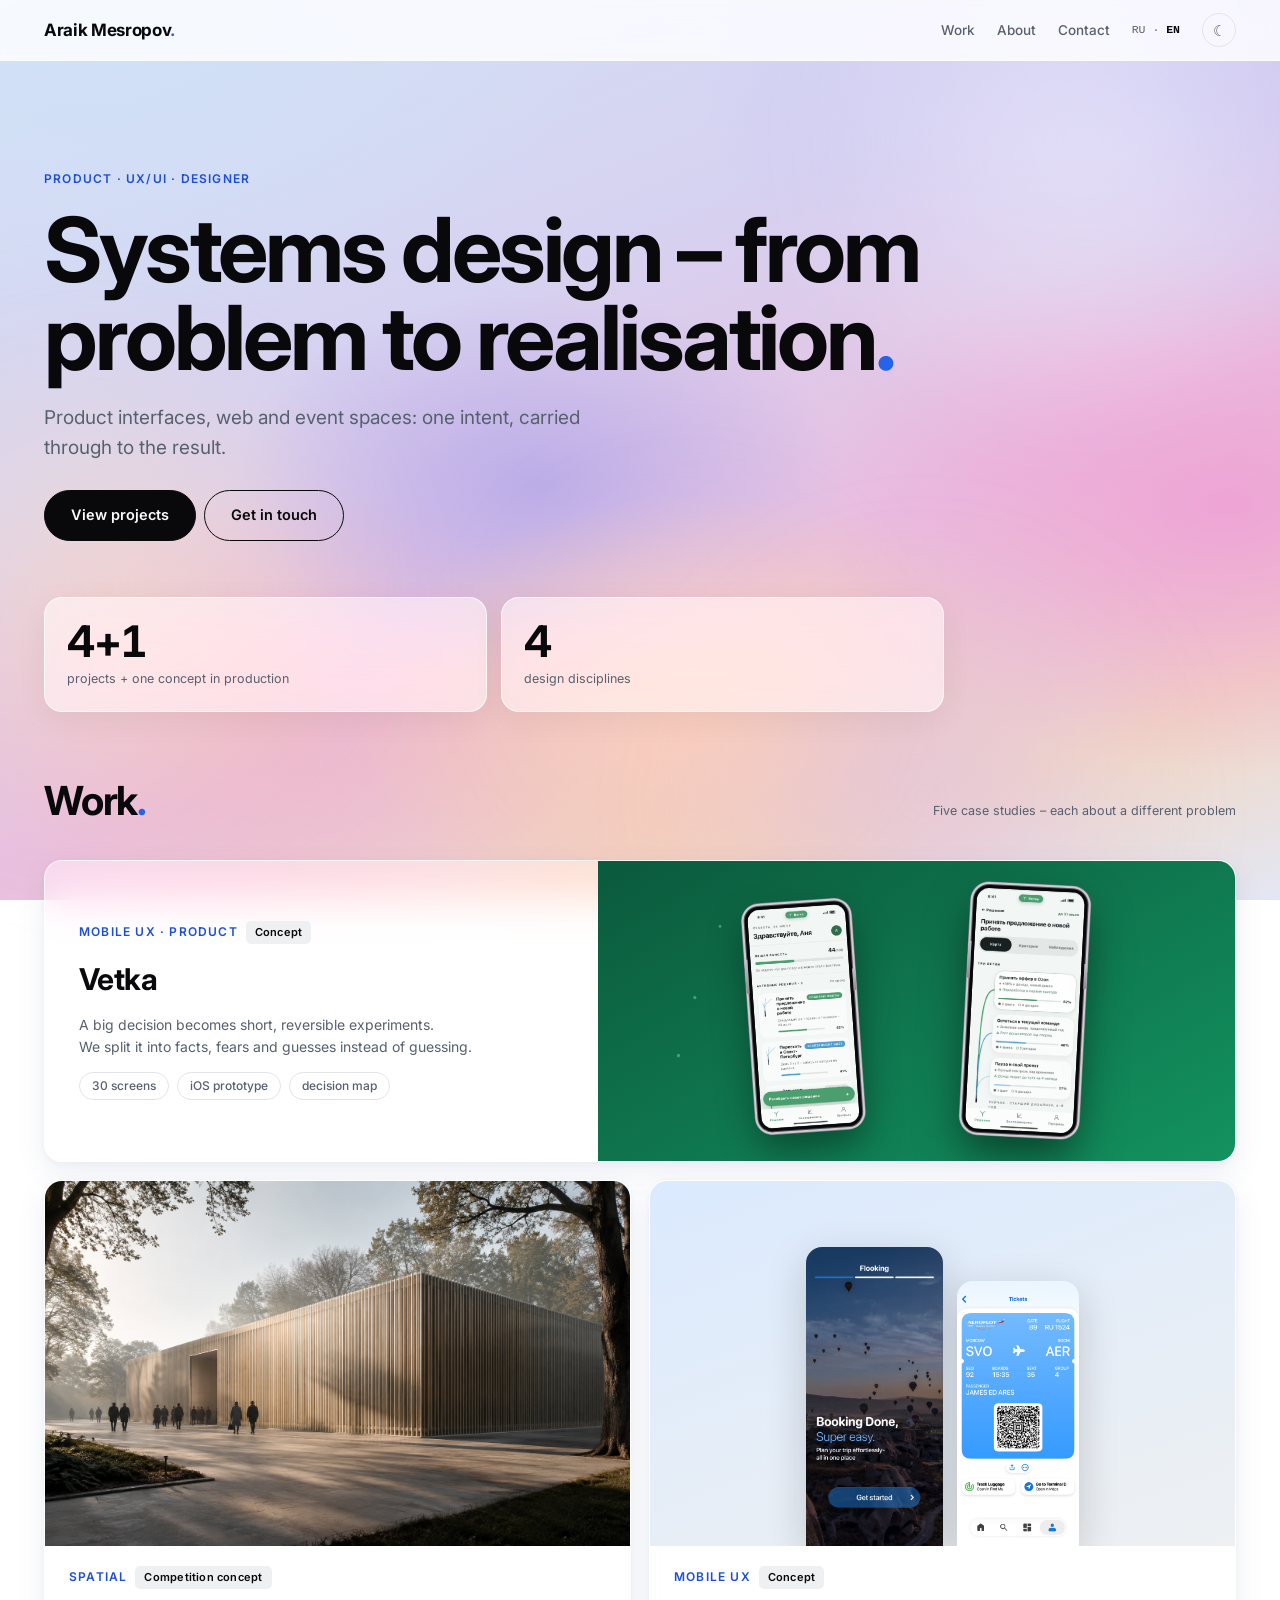
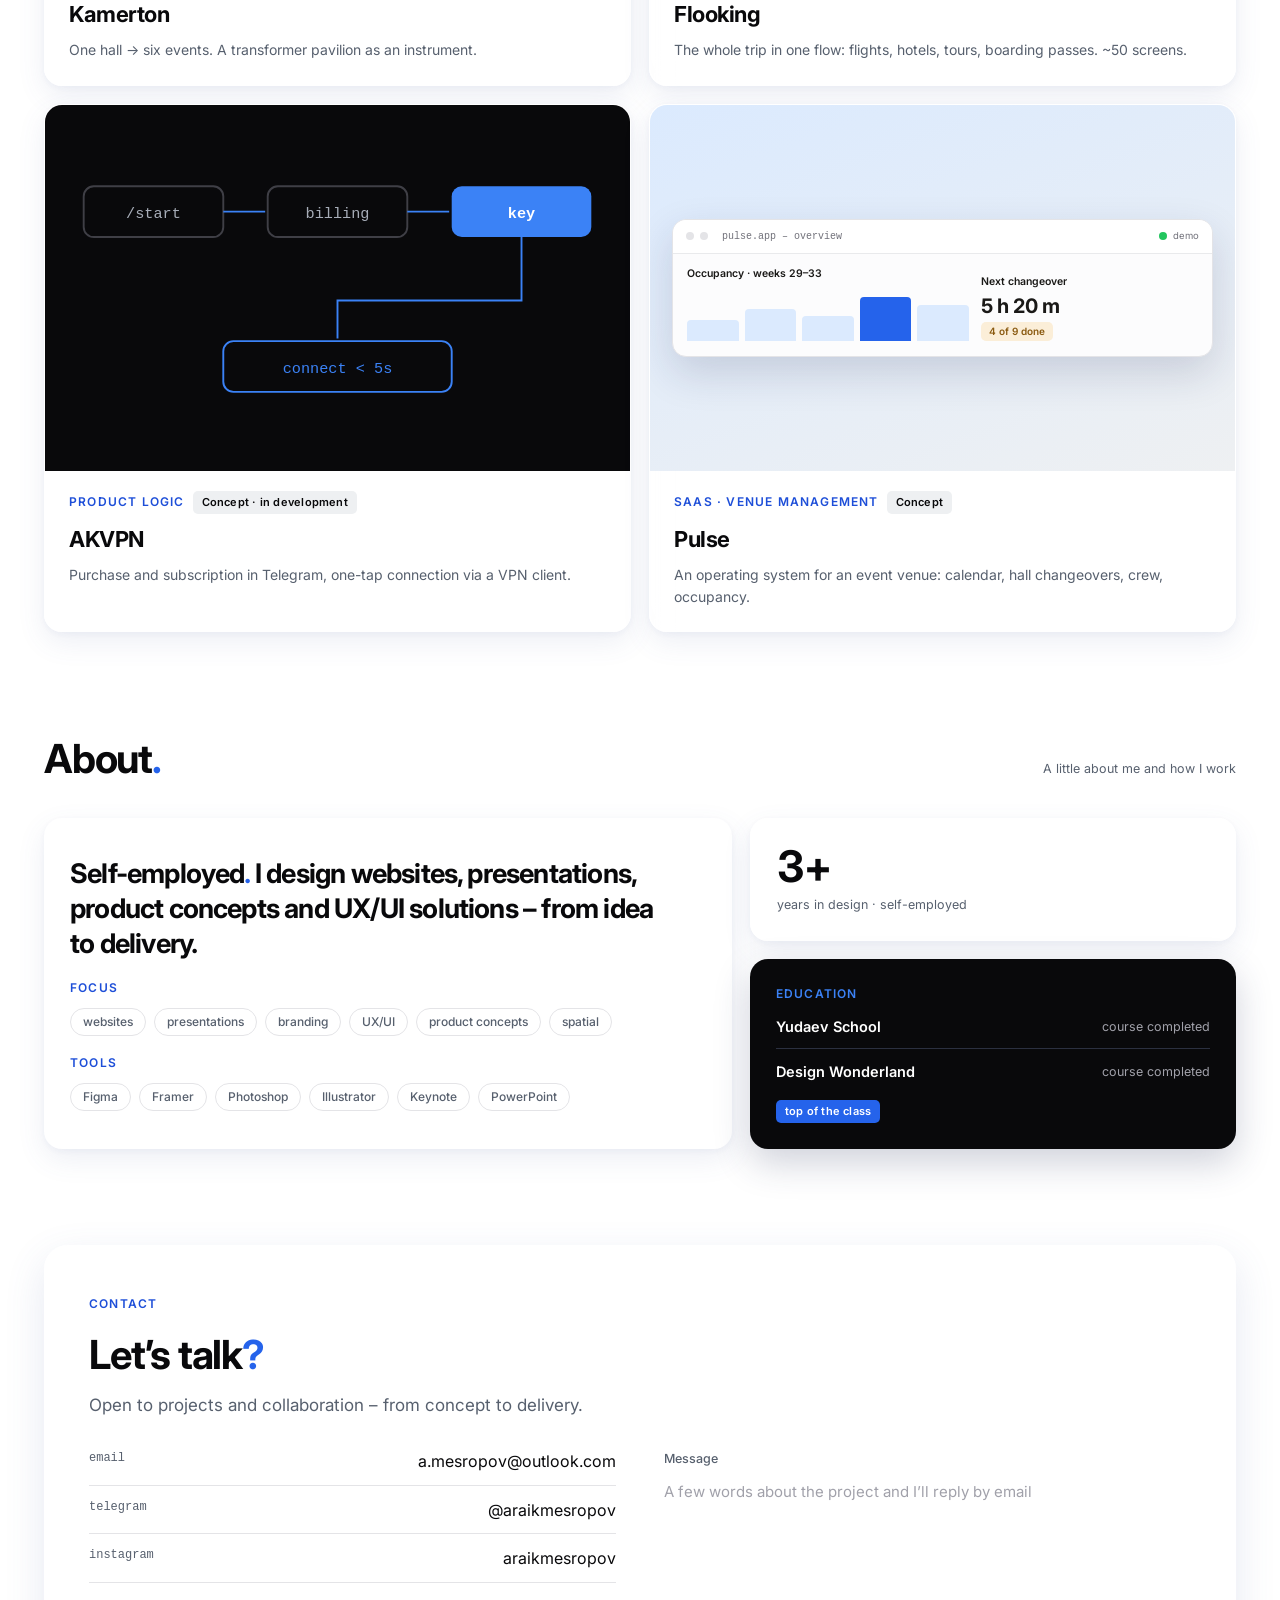
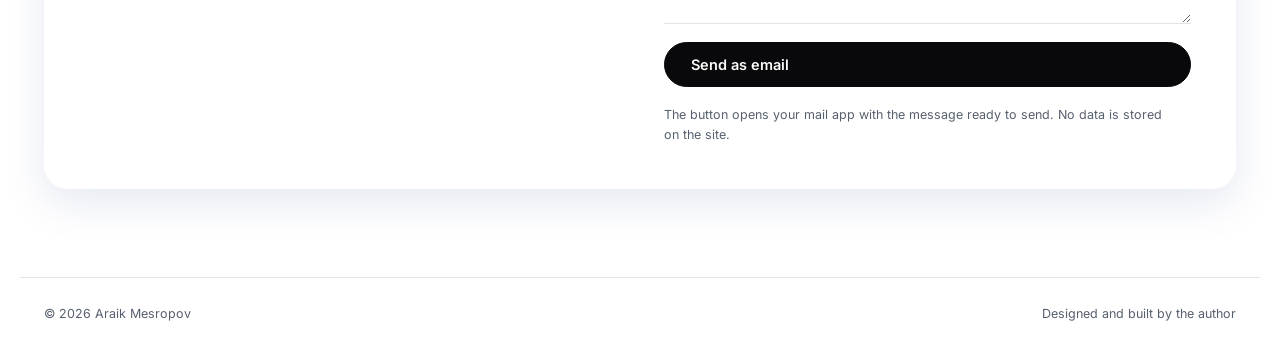
==== commit 34cd2827: "About: add Programs/Tools row (Figma, Framer, Photoshop, Illustrator, Keynote, PowerPoint) + label s" ====
--- a/en/index.html
+++ b/en/index.html
@@ -159,9 +159,16 @@
     <span class="cap">A little about me and how I work</span>
   </div>
   <div class="bento" style="grid-template-columns:repeat(12,1fr)" id="about-grid">
-    <div class="tile pad reveal" style="grid-column:span 7;display:flex;flex-direction:column;justify-content:center;gap:16px">
+    <div class="tile pad reveal" style="grid-column:span 7;display:flex;flex-direction:column;justify-content:center;gap:18px">
       <p class="big" style="font-size:clamp(20px,2.4vw,27px);line-height:1.3">Self-employed<span style="color:var(--copper)">.</span> I design websites, presentations, product concepts and UX/UI solutions – from idea to delivery.</p>
-      <div class="row"><span class="chip">websites</span><span class="chip">presentations</span><span class="chip">branding</span><span class="chip">UX/UI</span><span class="chip">product concepts</span><span class="chip">spatial</span></div>
+      <div>
+        <span class="k" style="display:block;margin-bottom:10px">Focus</span>
+        <div class="row"><span class="chip">websites</span><span class="chip">presentations</span><span class="chip">branding</span><span class="chip">UX/UI</span><span class="chip">product concepts</span><span class="chip">spatial</span></div>
+      </div>
+      <div>
+        <span class="k" style="display:block;margin-bottom:10px">Tools</span>
+        <div class="row"><span class="chip">Figma</span><span class="chip">Framer</span><span class="chip">Photoshop</span><span class="chip">Illustrator</span><span class="chip">Keynote</span><span class="chip">PowerPoint</span></div>
+      </div>
     </div>
     <div style="grid-column:span 5;display:grid;gap:18px;grid-template-rows:auto 1fr">
       <div class="tile glass pad stat reveal"><div class="n">3+</div><div class="l">years in design · self-employed</div></div>
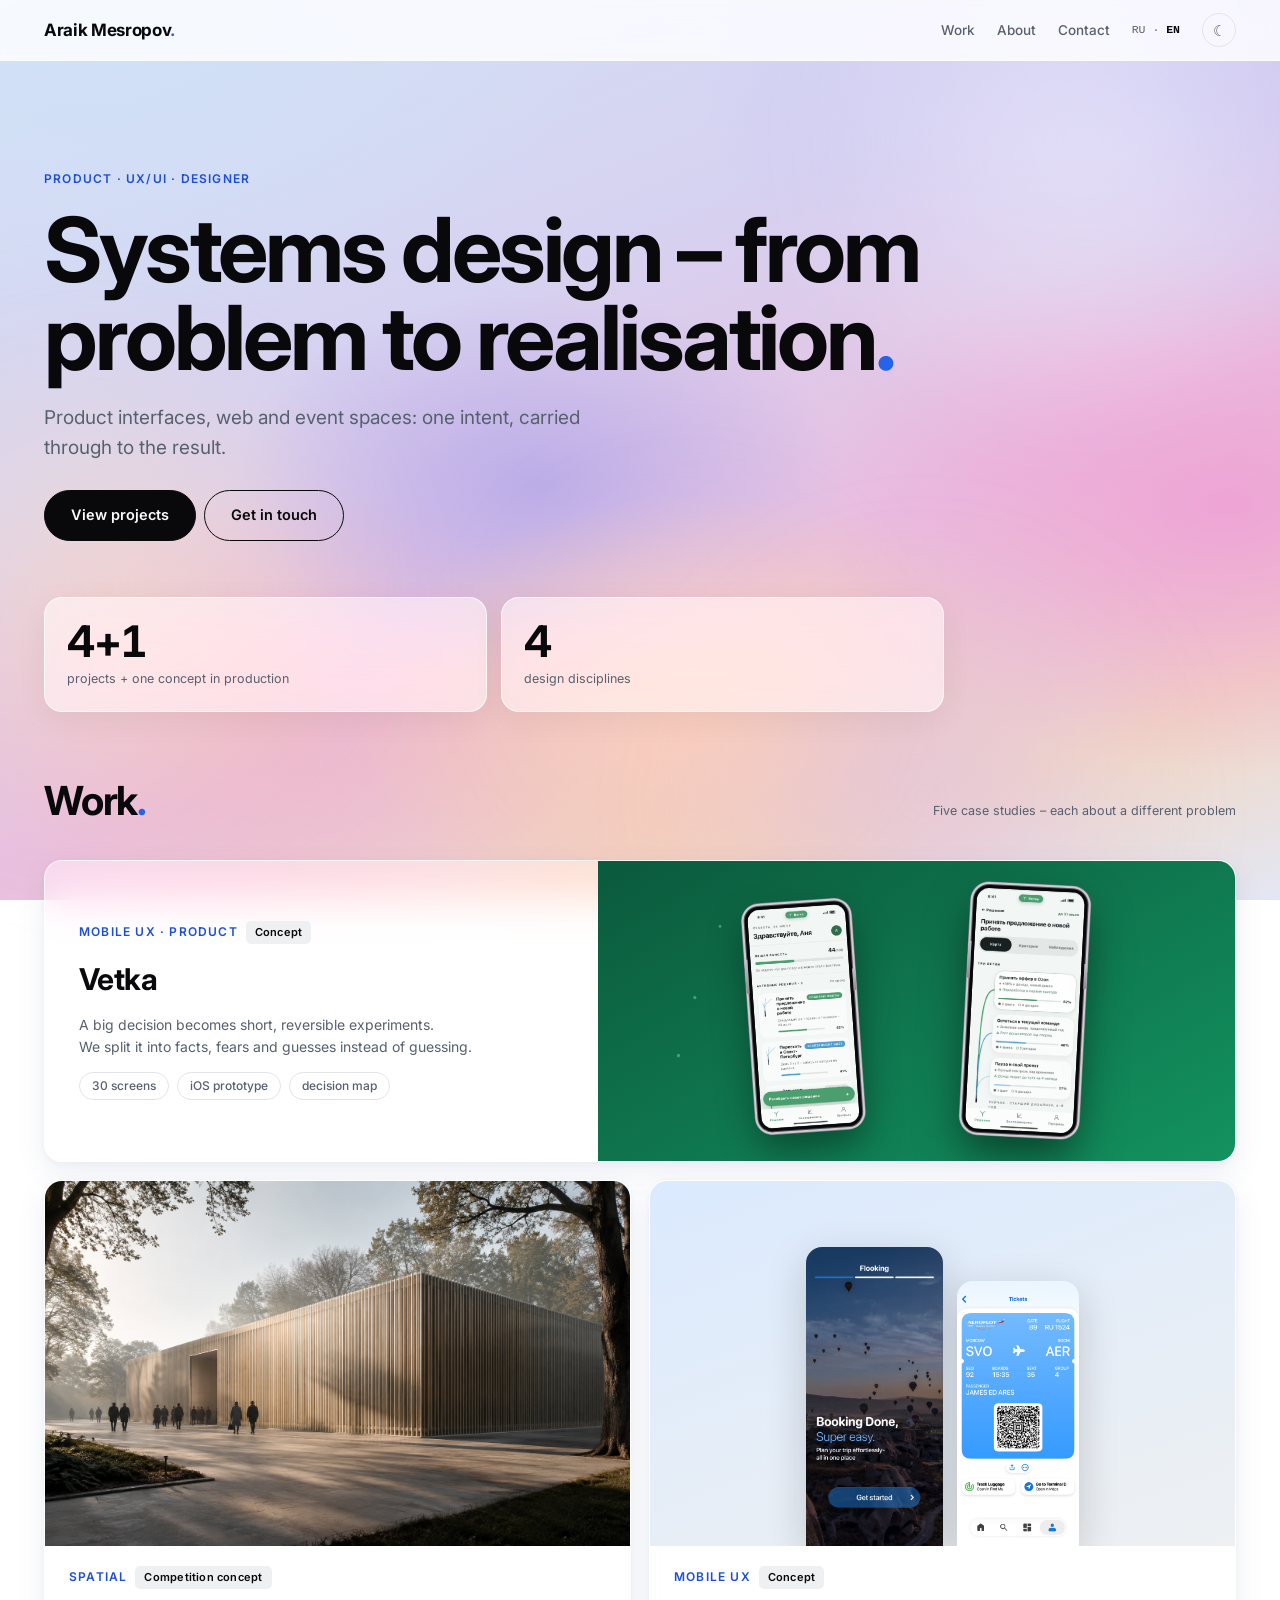
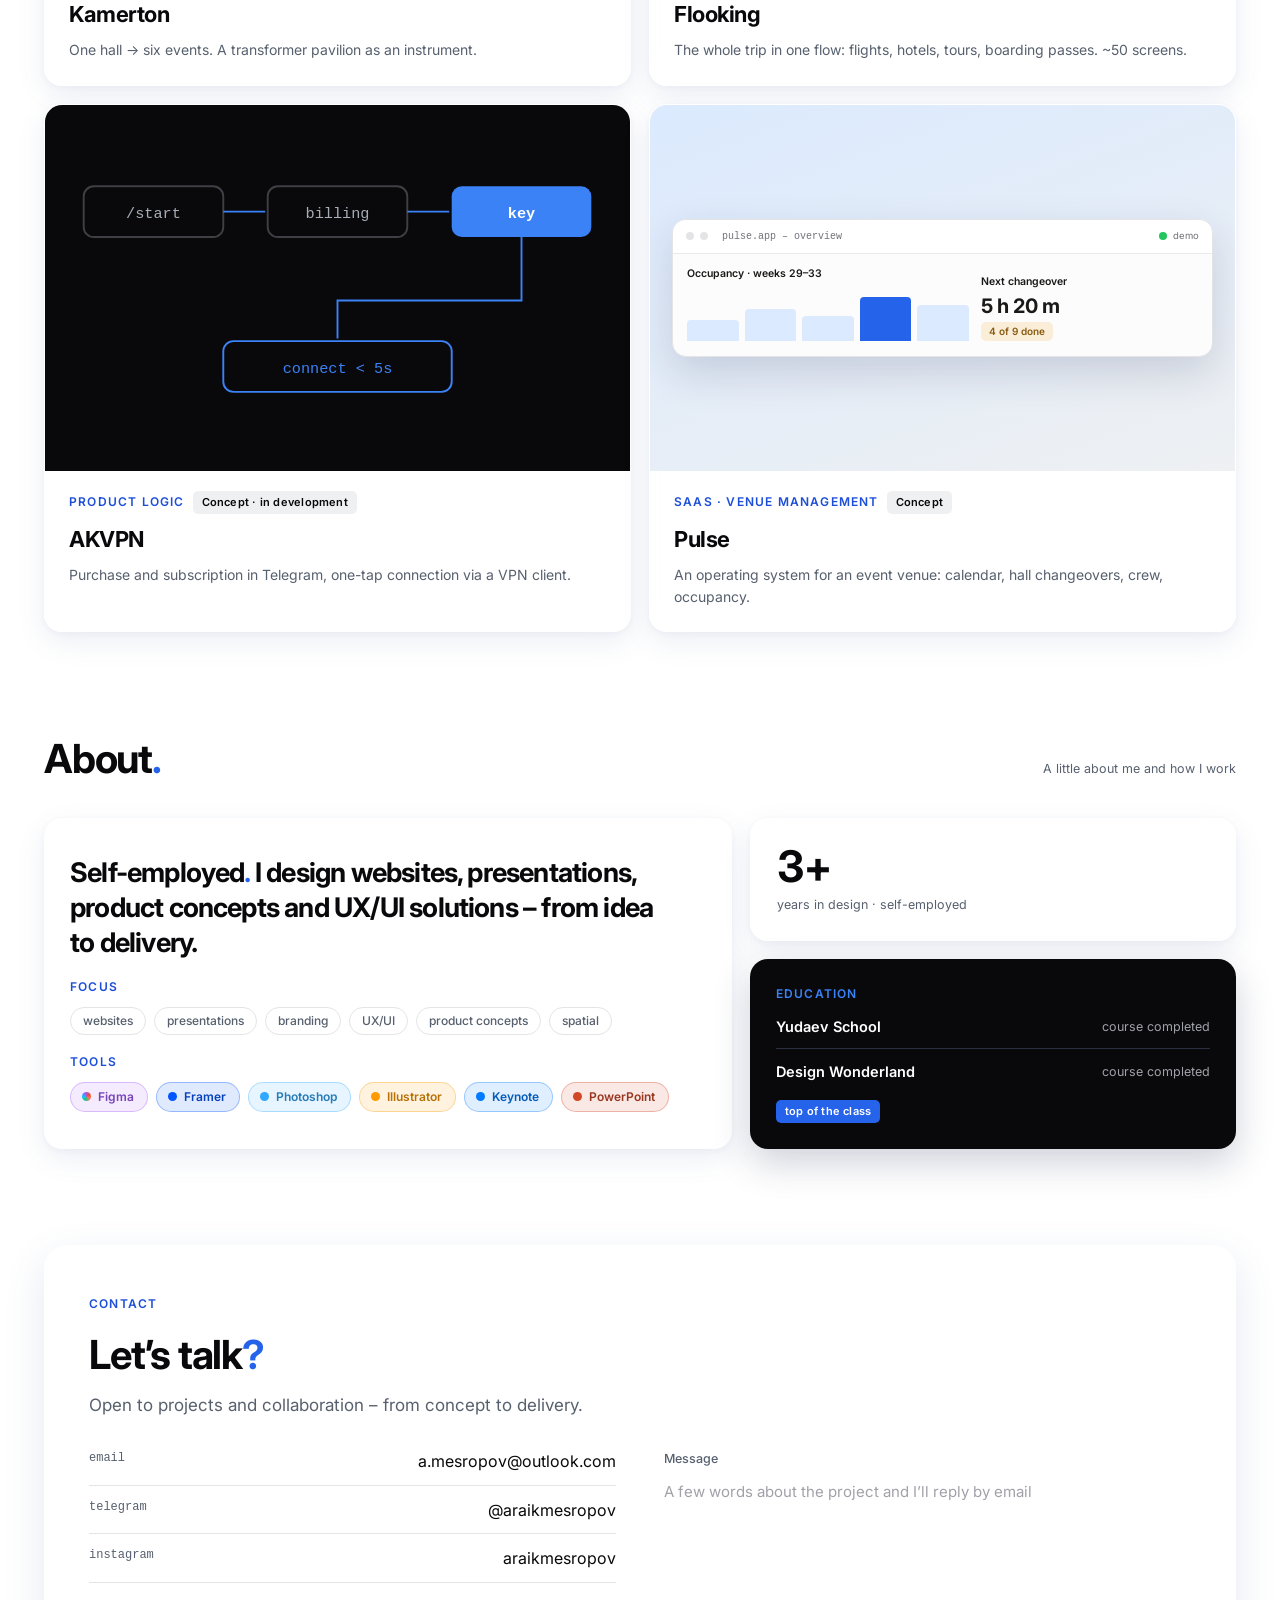
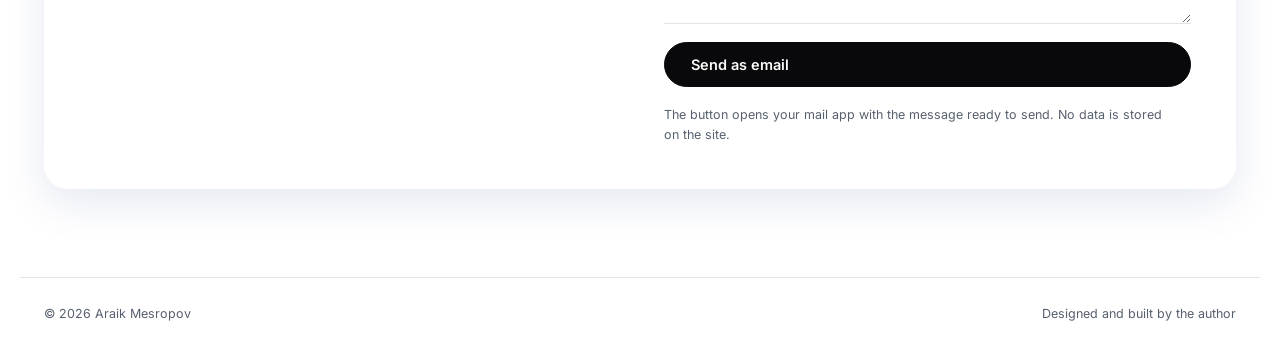
==== commit cc64f09d: "About: brand-color the program capsules (Figma/Framer/Photoshop/Illustrator/Keynote/PowerPoint) with" ====
--- a/en/index.html
+++ b/en/index.html
@@ -167,7 +167,7 @@
       </div>
       <div>
         <span class="k" style="display:block;margin-bottom:10px">Tools</span>
-        <div class="row"><span class="chip">Figma</span><span class="chip">Framer</span><span class="chip">Photoshop</span><span class="chip">Illustrator</span><span class="chip">Keynote</span><span class="chip">PowerPoint</span></div>
+        <div class="row"><span class="prog figma" style="--bc:#A259FF">Figma</span><span class="prog" style="--bc:#0055FF">Framer</span><span class="prog" style="--bc:#31A8FF">Photoshop</span><span class="prog" style="--bc:#FF9A00">Illustrator</span><span class="prog" style="--bc:#007AFF">Keynote</span><span class="prog" style="--bc:#D24726">PowerPoint</span></div>
       </div>
     </div>
     <div style="grid-column:span 5;display:grid;gap:18px;grid-template-rows:auto 1fr">
--- a/styles.css
+++ b/styles.css
@@ -94,6 +94,12 @@
 .badge{font-family:var(--sf);font-weight:600;font-size:11px;letter-spacing:.02em;background:var(--beige);border-radius:5px;padding:3px 9px;color:var(--txt)}
 .badge.live{background:var(--ink);color:#FFFFFF}
 .badge.copper{background:var(--copper);color:#fff}
+
+/* brand-colored program capsules */
+.prog{display:inline-flex;align-items:center;gap:7px;font-size:12px;font-weight:600;border-radius:99px;padding:5px 13px 5px 11px;border:1px solid color-mix(in srgb,var(--bc,#888) 34%,transparent);background:color-mix(in srgb,var(--bc,#888) 12%,transparent);color:color-mix(in srgb,var(--bc,#888) 70%,#111)}
+.prog::before{content:"";width:9px;height:9px;border-radius:50%;background:var(--bc,#888);flex:none}
+.prog.figma::before{background:conic-gradient(from 200deg,#0ACF83,#1ABCFE,#A259FF,#F24E1E,#FF7262,#0ACF83)}
+[data-theme="dark"] .prog{border-color:color-mix(in srgb,var(--bc,#888) 46%,transparent);background:color-mix(in srgb,var(--bc,#888) 22%,transparent);color:color-mix(in srgb,var(--bc,#888) 60%,#fff)}
 
 .btn{display:inline-flex;align-items:center;gap:8px;font-size:14.5px;font-weight:600;padding:13px 26px;border-radius:99px;cursor:pointer;transition:.2s;border:1.5px solid var(--txt);font-family:var(--sf)}
 .btn.solid{background:var(--txt);color:var(--paper)}
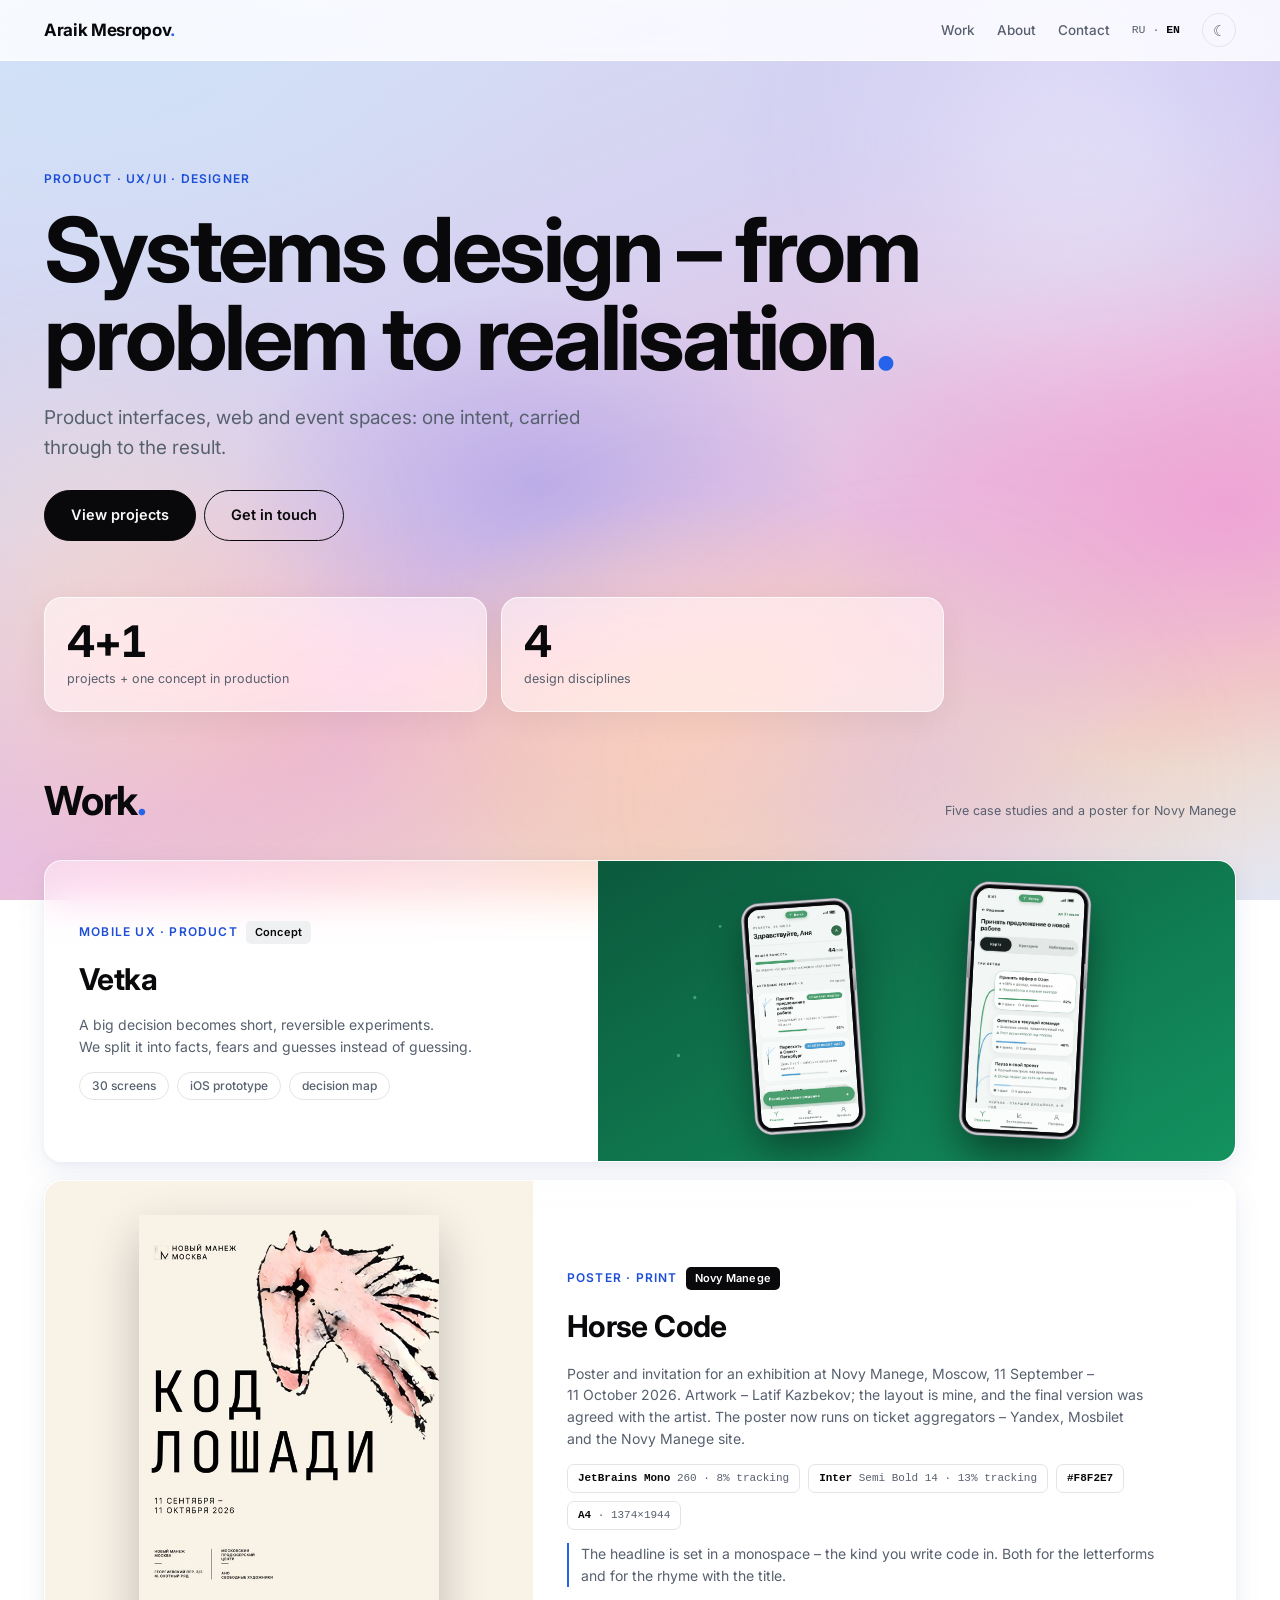
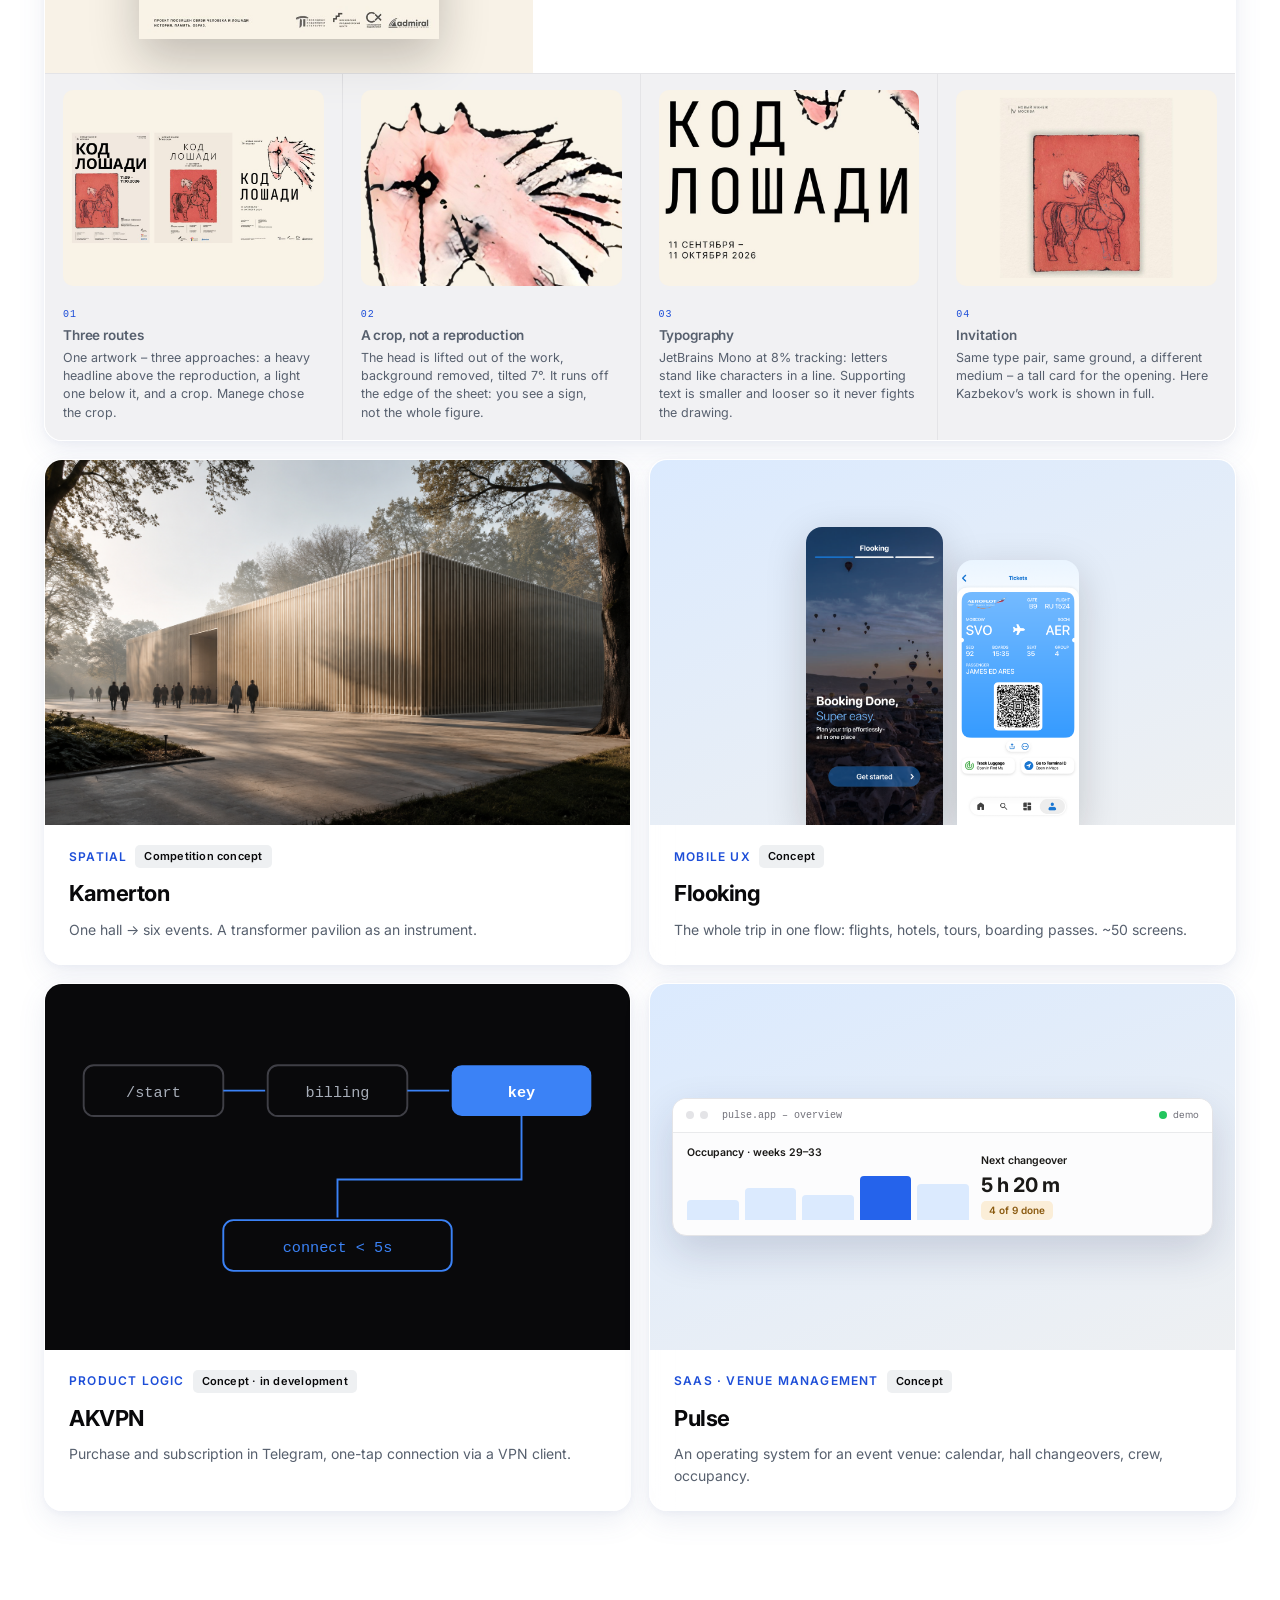
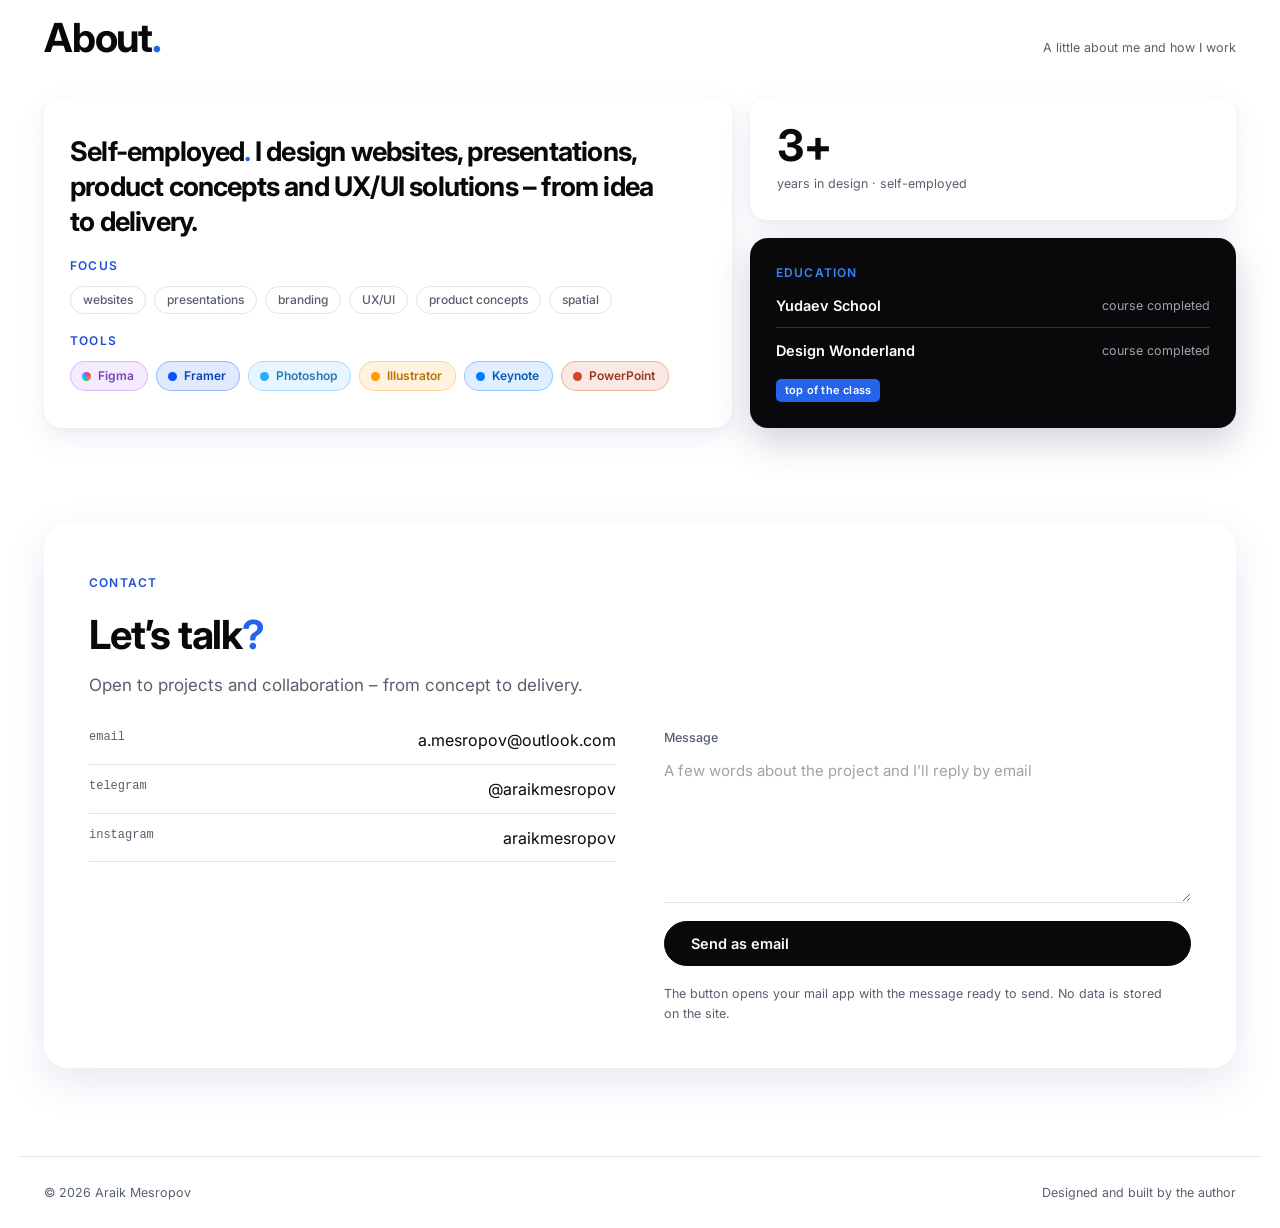
==== commit a4e5943b: "Блок «Код лошади»: афиша для Нового Манежа на главной (RU/EN)" ====
--- a/en/index.html
+++ b/en/index.html
@@ -46,7 +46,7 @@
 <section id="work" class="band wrap" style="padding-top:8px">
   <div class="sec-head">
     <h2 class="s">Work<span class="dot">.</span></h2>
-    <span class="cap">Five case studies – each about a different problem</span>
+    <span class="cap">Five case studies and a poster for Novy Manege</span>
   </div>
   <div class="bento grid-cases">
 
@@ -83,6 +83,37 @@
       </div>
     </a>
 
+    <div class="tile case-tile reveal hc" style="grid-column:1/-1">
+      <div class="hc-top">
+        <div class="hc-poster"><img src="../assets/hc-final.jpg" alt="Horse Code poster: a horse's head from Latif Kazbekov's work on a light ground"></div>
+        <div class="hc-intro">
+          <div class="row"><span class="k">Poster · print</span><span class="badge live">Novy Manege</span></div>
+          <h3>Horse Code</h3>
+          <p>Poster and invitation for an exhibition at Novy Manege, Moscow, 11 September – 11 October 2026. Artwork – Latif Kazbekov; the layout is mine, and the final version was agreed with the artist. The poster now runs on ticket aggregators – Yandex, Mosbilet and the Novy Manege site.</p>
+          <div class="hc-spec"><span><b>JetBrains Mono</b> 260 · 8% tracking</span><span><b>Inter</b> Semi Bold 14 · 13% tracking</span><span><b>#F8F2E7</b></span><span><b>A4</b> · 1374×1944</span></div>
+          <p class="hc-note">The headline is set in a monospace – the kind you write code in. Both for the letterforms and for the rhyme with the title.</p>
+        </div>
+      </div>
+      <div class="hc-steps">
+        <figure class="hc-step">
+          <div class="th"><img src="../assets/hc-vars.jpg" alt="Three variants shown to Novy Manege"></div>
+          <figcaption><span class="num">01</span><b>Three routes</b><p>One artwork – three approaches: a heavy headline above the reproduction, a light one below it, and a crop. Manege chose the crop.</p></figcaption>
+        </figure>
+        <figure class="hc-step">
+          <div class="th"><img src="../assets/hc-crop.jpg" alt="The horse’s head lifted out of the artwork, tilted 7 degrees"></div>
+          <figcaption><span class="num">02</span><b>A crop, not a reproduction</b><p>The head is lifted out of the work, background removed, tilted 7°. It runs off the edge of the sheet: you see a sign, not the whole figure.</p></figcaption>
+        </figure>
+        <figure class="hc-step">
+          <div class="th"><img src="../assets/hc-type.jpg" alt="The Horse Code headline set in JetBrains Mono"></div>
+          <figcaption><span class="num">03</span><b>Typography</b><p>JetBrains Mono at 8% tracking: letters stand like characters in a line. Supporting text is smaller and looser so it never fights the drawing.</p></figcaption>
+        </figure>
+        <figure class="hc-step">
+          <div class="th"><img src="../assets/hc-invite.jpg" alt="Invitation to the exhibition opening"></div>
+          <figcaption><span class="num">04</span><b>Invitation</b><p>Same type pair, same ground, a different medium – a tall card for the opening. Here Kazbekov’s work is shown in full.</p></figcaption>
+        </figure>
+      </div>
+    </div>
+
     <a class="tile case-tile reveal" href="case-kamerton.html">
       <div class="mat"><img src="../assets/1.png" alt="Kamerton pavilion: louvred facade in a park"></div>
       <div class="body">
--- a/styles.css
+++ b/styles.css
@@ -96,10 +96,15 @@
 .badge.copper{background:var(--copper);color:#fff}
 
 /* brand-colored program capsules */
-.prog{display:inline-flex;align-items:center;gap:7px;font-size:12px;font-weight:600;border-radius:99px;padding:5px 13px 5px 11px;border:1px solid color-mix(in srgb,var(--bc,#888) 34%,transparent);background:color-mix(in srgb,var(--bc,#888) 12%,transparent);color:color-mix(in srgb,var(--bc,#888) 70%,#111)}
+.prog{display:inline-flex;align-items:center;gap:7px;font-size:12px;font-weight:600;border-radius:99px;padding:5px 13px 5px 11px;border:1px solid color-mix(in srgb,var(--bc,#888) 34%,transparent);background:color-mix(in srgb,var(--bc,#888) 12%,transparent);color:color-mix(in srgb,var(--bc,#888) 70%,#111);animation:progGlow 3.4s ease-in-out infinite}
 .prog::before{content:"";width:9px;height:9px;border-radius:50%;background:var(--bc,#888);flex:none}
 .prog.figma::before{background:conic-gradient(from 200deg,#0ACF83,#1ABCFE,#A259FF,#F24E1E,#FF7262,#0ACF83)}
+.prog:nth-child(2){animation-delay:.5s}.prog:nth-child(3){animation-delay:1s}.prog:nth-child(4){animation-delay:1.5s}.prog:nth-child(5){animation-delay:2s}.prog:nth-child(6){animation-delay:2.5s}
+@keyframes progGlow{0%,100%{box-shadow:0 0 4px color-mix(in srgb,var(--bc,#888) 14%,transparent)}50%{box-shadow:0 0 14px color-mix(in srgb,var(--bc,#888) 42%,transparent),0 0 4px color-mix(in srgb,var(--bc,#888) 30%,transparent)}}
 [data-theme="dark"] .prog{border-color:color-mix(in srgb,var(--bc,#888) 46%,transparent);background:color-mix(in srgb,var(--bc,#888) 22%,transparent);color:color-mix(in srgb,var(--bc,#888) 60%,#fff)}
+[data-theme="dark"] .prog{animation-name:progGlowDark}
+@keyframes progGlowDark{0%,100%{box-shadow:0 0 5px color-mix(in srgb,var(--bc,#888) 22%,transparent)}50%{box-shadow:0 0 17px color-mix(in srgb,var(--bc,#888) 55%,transparent),0 0 5px color-mix(in srgb,var(--bc,#888) 38%,transparent)}}
+@media(prefers-reduced-motion:reduce){.prog{animation:none}}
 
 .btn{display:inline-flex;align-items:center;gap:8px;font-size:14.5px;font-weight:600;padding:13px 26px;border-radius:99px;cursor:pointer;transition:.2s;border:1.5px solid var(--txt);font-family:var(--sf)}
 .btn.solid{background:var(--txt);color:var(--paper)}
@@ -467,3 +472,28 @@
 @media(max-width:400px){
   .wrap{padding-left:20px;padding-right:20px}
 }
+
+/* Код лошади – блок афиши на главной */
+.hc{padding:0}
+.hc-top{display:grid;grid-template-columns:.82fr 1.18fr;align-items:stretch}
+.hc-poster{background:#F8F2E7;display:flex;align-items:center;justify-content:center;padding:34px}
+.hc-poster img{width:100%;max-width:300px;height:auto;display:block;box-shadow:0 20px 46px rgba(20,18,16,.24)}
+.hc-intro{padding:32px 34px;display:flex;flex-direction:column;justify-content:center;gap:13px}
+.hc-intro h3{font-size:30px;font-weight:700;letter-spacing:-.02em}
+.hc-intro>p{font-size:14px;color:var(--muted);max-width:600px}
+.hc-spec{display:flex;flex-wrap:wrap;gap:8px;margin-top:2px}
+.hc-spec span{font-family:var(--mono);font-size:11px;color:var(--muted);border:1px solid var(--line);border-radius:7px;padding:5px 10px;background:var(--white)}
+.hc-spec b{color:var(--txt);font-weight:600}
+.hc-note{font-size:13px;color:var(--muted);border-left:2px solid var(--copper);padding-left:12px}
+.hc-steps{display:grid;grid-template-columns:repeat(4,1fr);gap:1px;background:var(--line);border-top:1px solid var(--line)}
+.hc-step{margin:0;background:rgba(255,255,255,.5);padding:16px 18px 18px;display:flex;flex-direction:column;gap:11px}
+.hc-step .th{border-radius:10px;overflow:hidden;background:#F8F2E7;aspect-ratio:4/3}
+.hc-step .th img{width:100%;height:100%;object-fit:cover;display:block}
+.hc-step figcaption{display:flex;flex-direction:column;gap:5px}
+.hc-step .num{font-family:var(--mono);font-size:10px;letter-spacing:.09em;color:var(--copper-dark)}
+.hc-step b{font-size:13.5px;font-weight:600;letter-spacing:-.01em;line-height:1.25}
+.hc-step p{font-size:12.5px;color:var(--muted);line-height:1.45}
+[data-theme="dark"] .hc-step{background:rgba(24,28,40,.5)}
+[data-theme="dark"] .hc-spec span{background:rgba(255,255,255,.04)}
+@media(max-width:980px){.hc-top{grid-template-columns:1fr}.hc-poster{padding:28px}.hc-intro{padding:26px 24px}.hc-steps{grid-template-columns:repeat(2,1fr)}}
+@media(max-width:560px){.hc-steps{grid-template-columns:1fr}.hc-intro h3{font-size:26px}}
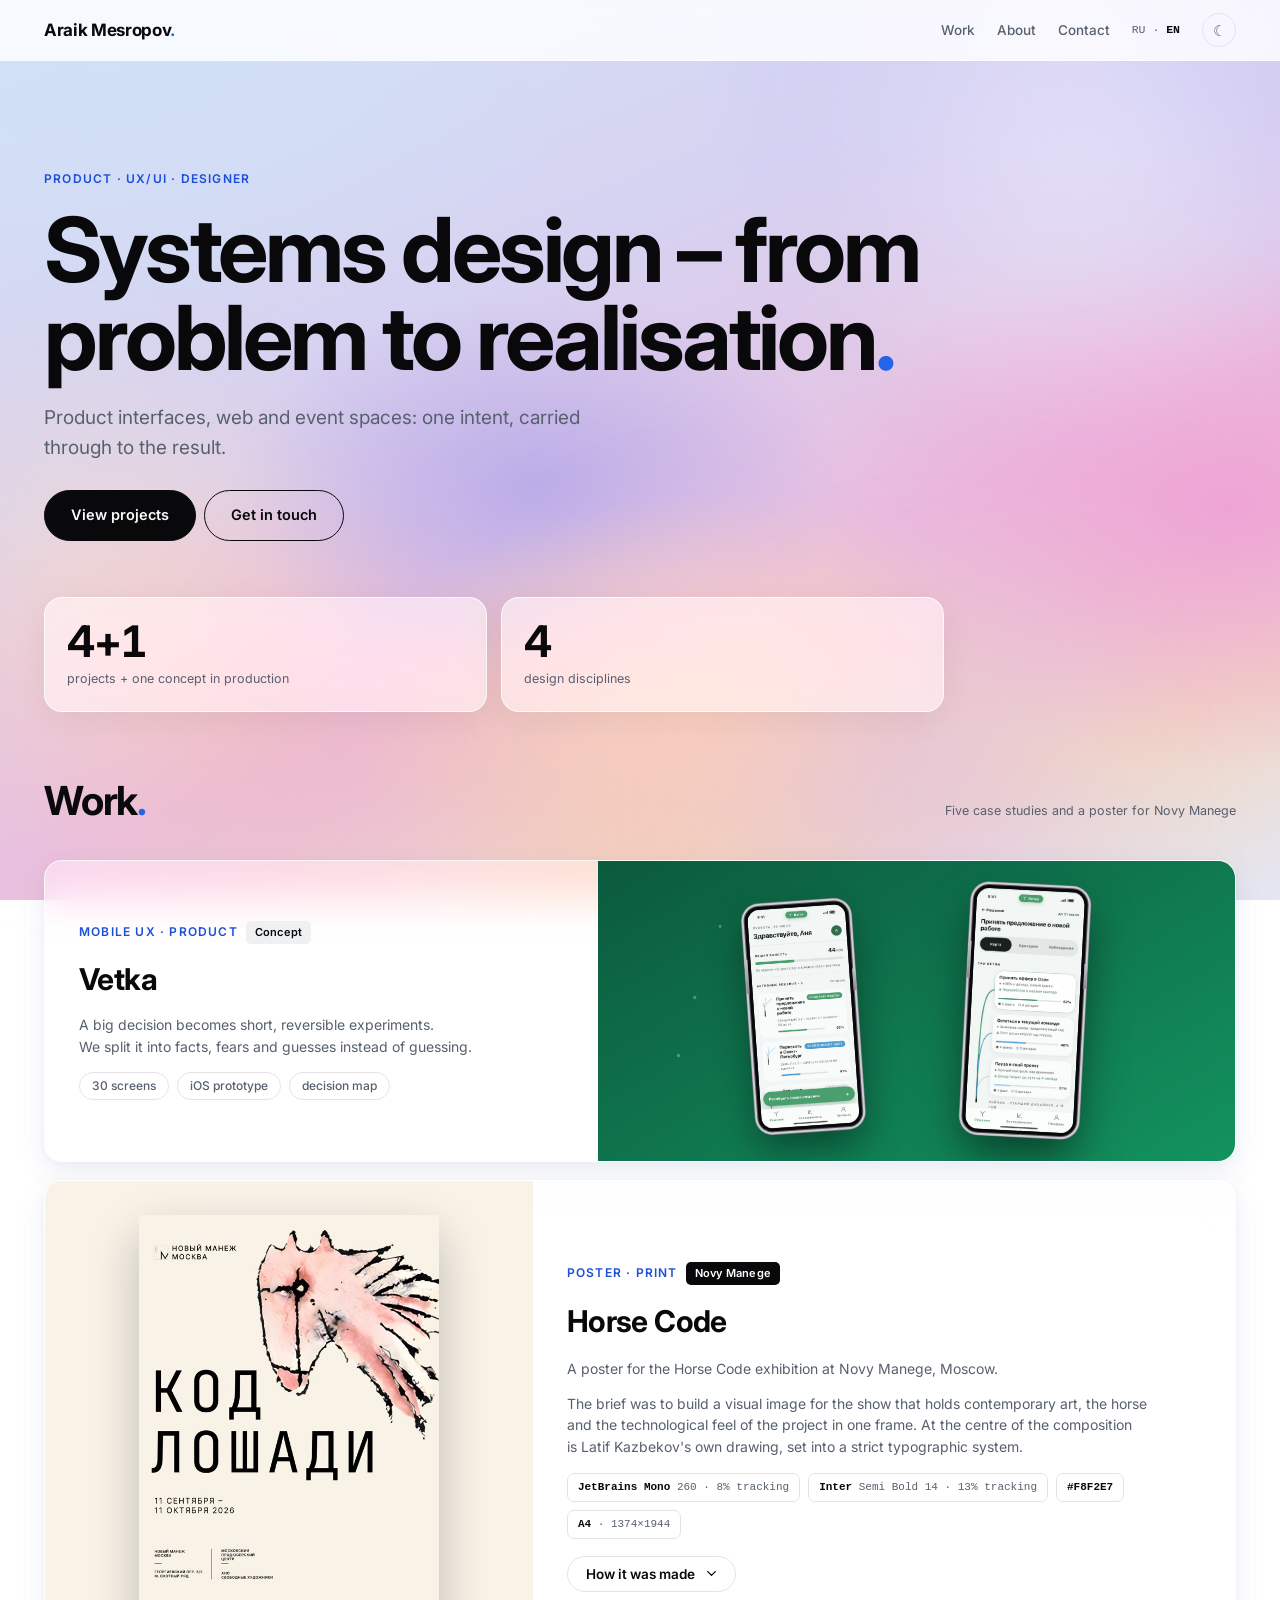
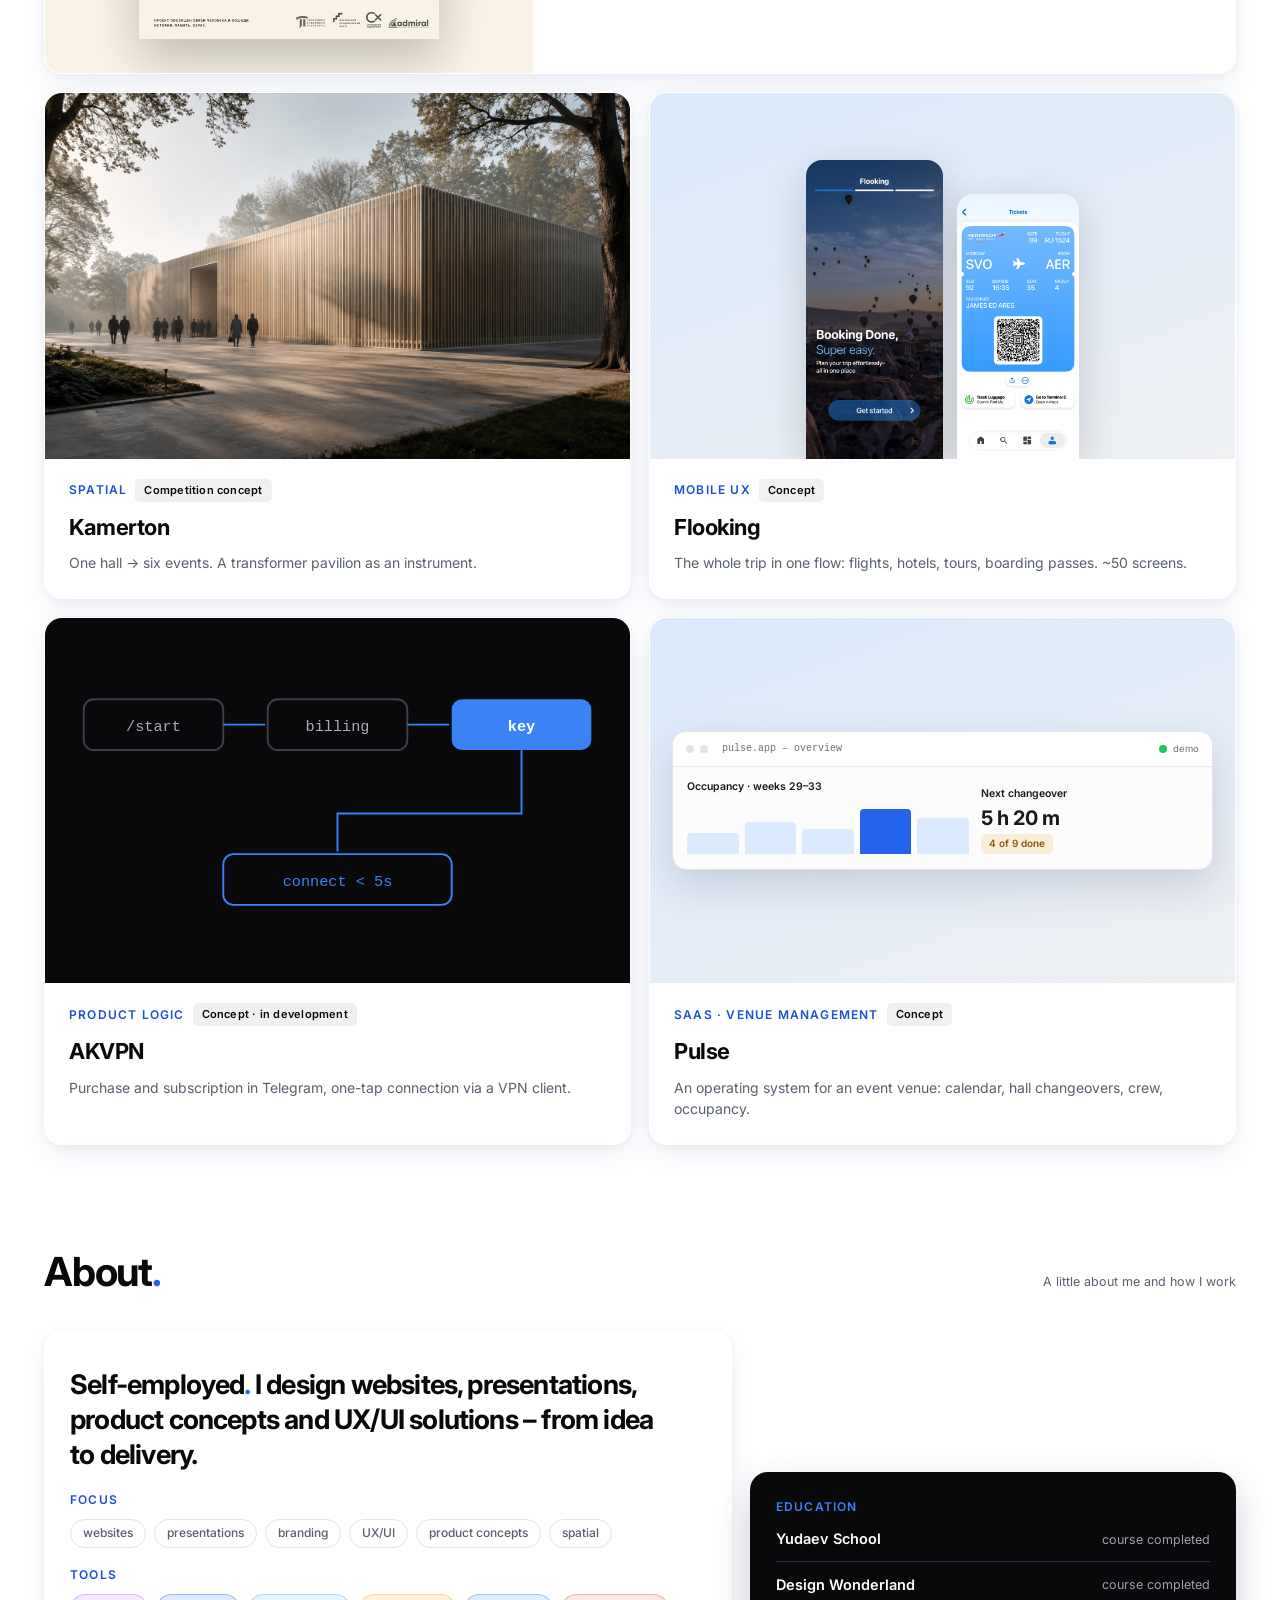
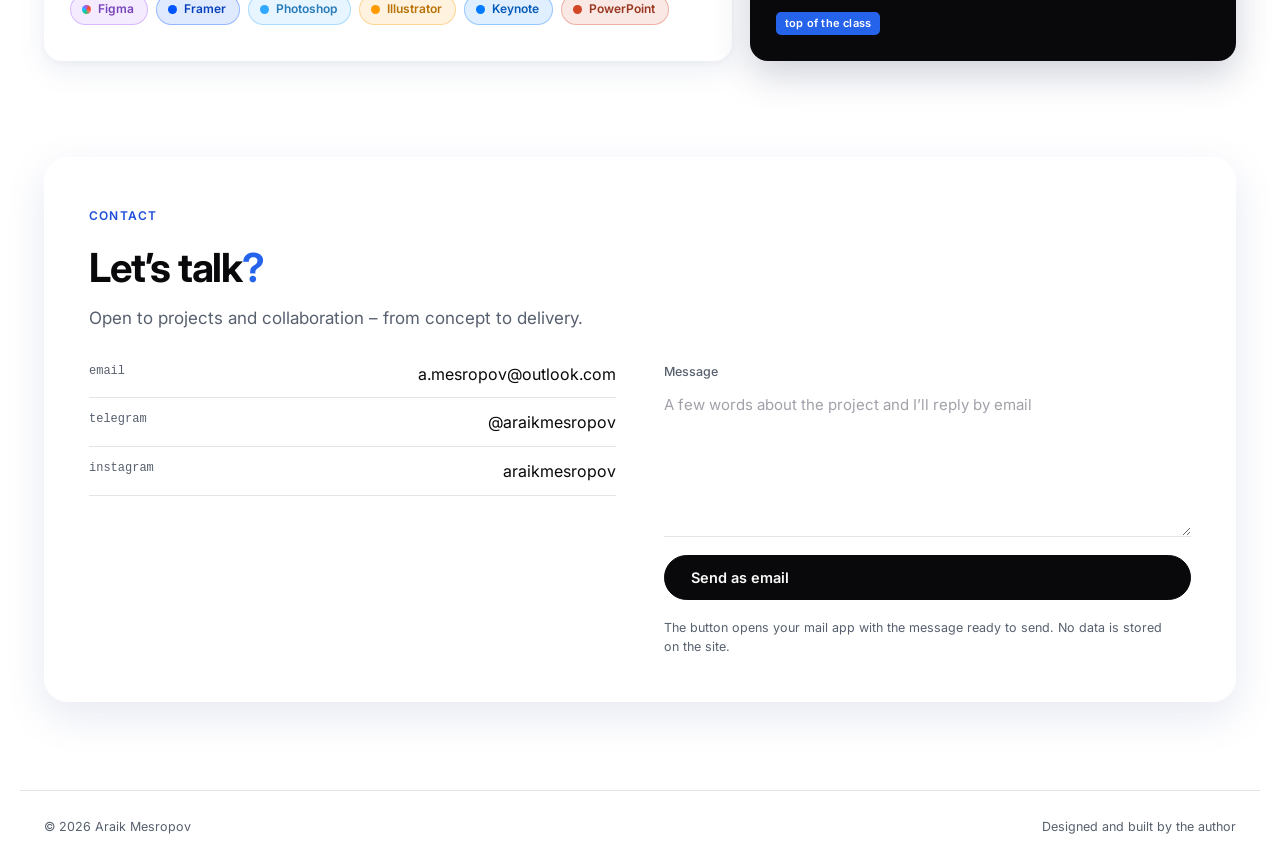
==== commit 918fa90d: "Код Лошади: иконки вместо номеров, раскрывающийся «Путь создания», новое описание" ====
--- a/en/index.html
+++ b/en/index.html
@@ -89,28 +89,33 @@
         <div class="hc-intro">
           <div class="row"><span class="k">Poster · print</span><span class="badge live">Novy Manege</span></div>
           <h3>Horse Code</h3>
-          <p>Poster and invitation for an exhibition at Novy Manege, Moscow, 11 September – 11 October 2026. Artwork – Latif Kazbekov; the layout is mine, and the final version was agreed with the artist. The poster now runs on ticket aggregators – Yandex, Mosbilet and the Novy Manege site.</p>
+          <p>A poster for the Horse Code exhibition at Novy Manege, Moscow.</p>
+          <p>The brief was to build a visual image for the show that holds contemporary art, the horse and the technological feel of the project in one frame. At the centre of the composition is Latif Kazbekov's own drawing, set into a strict typographic system.</p>
           <div class="hc-spec"><span><b>JetBrains Mono</b> 260 · 8% tracking</span><span><b>Inter</b> Semi Bold 14 · 13% tracking</span><span><b>#F8F2E7</b></span><span><b>A4</b> · 1374×1944</span></div>
-          <p class="hc-note">The headline is set in a monospace – the kind you write code in. Both for the letterforms and for the rhyme with the title.</p>
-        </div>
-      </div>
-      <div class="hc-steps">
-        <figure class="hc-step">
-          <div class="th"><img src="../assets/hc-vars.jpg" alt="Three variants shown to Novy Manege"></div>
-          <figcaption><span class="num">01</span><b>Three routes</b><p>One artwork – three approaches: a heavy headline above the reproduction, a light one below it, and a crop. Manege chose the crop.</p></figcaption>
-        </figure>
-        <figure class="hc-step">
-          <div class="th"><img src="../assets/hc-crop.jpg" alt="The horse’s head lifted out of the artwork, tilted 7 degrees"></div>
-          <figcaption><span class="num">02</span><b>A crop, not a reproduction</b><p>The head is lifted out of the work, background removed, tilted 7°. It runs off the edge of the sheet: you see a sign, not the whole figure.</p></figcaption>
-        </figure>
-        <figure class="hc-step">
-          <div class="th"><img src="../assets/hc-type.jpg" alt="The Horse Code headline set in JetBrains Mono"></div>
-          <figcaption><span class="num">03</span><b>Typography</b><p>JetBrains Mono at 8% tracking: letters stand like characters in a line. Supporting text is smaller and looser so it never fights the drawing.</p></figcaption>
-        </figure>
-        <figure class="hc-step">
-          <div class="th"><img src="../assets/hc-invite.jpg" alt="Invitation to the exhibition opening"></div>
-          <figcaption><span class="num">04</span><b>Invitation</b><p>Same type pair, same ground, a different medium – a tall card for the opening. Here Kazbekov’s work is shown in full.</p></figcaption>
-        </figure>
+          <button class="hc-toggle" type="button" aria-expanded="false" aria-controls="hc-path-en" onclick="hcPath(this)"><span>How it was made</span><svg viewBox="0 0 24 24" fill="none" stroke="currentColor" stroke-width="2.2" stroke-linecap="round" stroke-linejoin="round" aria-hidden="true"><path d="m6 9 6 6 6-6"/></svg></button>
+        </div>
+      </div>
+      <div class="hc-steps-wrap" id="hc-path-en">
+        <div>
+          <div class="hc-steps">
+          <figure class="hc-step">
+            <div class="th"><img src="../assets/hc-vars.jpg" alt="Three variants shown to Novy Manege"></div>
+            <figcaption><div class="hh"><span class="ic"><svg viewBox="0 0 24 24" fill="none" stroke="currentColor" stroke-width="1.7" stroke-linecap="round" stroke-linejoin="round" aria-hidden="true"><path d="M3.5 4.5h4.2v15H3.5zM9.9 4.5h4.2v15H9.9zM16.3 4.5h4.2v15h-4.2z"/></svg></span><b>Three routes</b></div><p>One artwork – three approaches: a heavy headline above the reproduction, a light one below it, and a crop. Manege chose the crop.</p></figcaption>
+          </figure>
+          <figure class="hc-step">
+            <div class="th"><img src="../assets/hc-crop.jpg" alt="The horse head lifted out of the artwork, tilted 7 degrees"></div>
+            <figcaption><div class="hh"><span class="ic"><svg viewBox="0 0 24 24" fill="none" stroke="currentColor" stroke-width="1.7" stroke-linecap="round" stroke-linejoin="round" aria-hidden="true"><path d="M6.5 2v15.5H22M2 6.5h15.5V22"/></svg></span><b>A crop, not a reproduction</b></div><p>The head is lifted out of the work, background removed, tilted 7°. It runs off the edge of the sheet: you see a sign, not the whole figure.</p></figcaption>
+          </figure>
+          <figure class="hc-step">
+            <div class="th"><img src="../assets/hc-type.jpg" alt="The Horse Code headline set in JetBrains Mono"></div>
+            <figcaption><div class="hh"><span class="ic"><svg viewBox="0 0 24 24" fill="none" stroke="currentColor" stroke-width="1.7" stroke-linecap="round" stroke-linejoin="round" aria-hidden="true"><path d="M4 6h16M12 6v13M9 19h6"/></svg></span><b>Typography</b></div><p>JetBrains Mono at 8% tracking: letters stand like characters in a line. Supporting text is smaller and looser so it never fights the drawing.</p></figcaption>
+          </figure>
+          <figure class="hc-step">
+            <div class="th"><img src="../assets/hc-invite.jpg" alt="Invitation to the exhibition opening"></div>
+            <figcaption><div class="hh"><span class="ic"><svg viewBox="0 0 24 24" fill="none" stroke="currentColor" stroke-width="1.7" stroke-linecap="round" stroke-linejoin="round" aria-hidden="true"><path d="M3 5h18v14H3zM3 9.5h18"/></svg></span><b>Invitation</b></div><p>Same type pair, same ground, a different medium – a tall card for the opening. Here Kazbekov's work is shown in full.</p></figcaption>
+          </figure>
+          </div>
+        </div>
       </div>
     </div>
 
@@ -242,6 +247,7 @@
 </footer>
 
 <script>
+function hcPath(b){const c=b.closest('.hc'),o=!c.classList.contains('open');c.classList.toggle('open',o);b.setAttribute('aria-expanded',o);b.querySelector('span').textContent=o?'Collapse':'How it was made'}
 const io=new IntersectionObserver(es=>es.forEach(e=>{if(e.isIntersecting){e.target.classList.add('in');io.unobserve(e.target)}}),{threshold:.1});
 document.querySelectorAll('.reveal').forEach(el=>io.observe(el));
 const rm=matchMedia('(prefers-reduced-motion: reduce)').matches;
--- a/styles.css
+++ b/styles.css
@@ -473,27 +473,42 @@
   .wrap{padding-left:20px;padding-right:20px}
 }
 
-/* Код лошади – блок афиши на главной */
+/* Код Лошади – блок афиши на главной */
 .hc{padding:0}
 .hc-top{display:grid;grid-template-columns:.82fr 1.18fr;align-items:stretch}
 .hc-poster{background:#F8F2E7;display:flex;align-items:center;justify-content:center;padding:34px}
 .hc-poster img{width:100%;max-width:300px;height:auto;display:block;box-shadow:0 20px 46px rgba(20,18,16,.24)}
-.hc-intro{padding:32px 34px;display:flex;flex-direction:column;justify-content:center;gap:13px}
+.hc-intro{padding:32px 34px;display:flex;flex-direction:column;justify-content:center;gap:13px;align-items:flex-start}
 .hc-intro h3{font-size:30px;font-weight:700;letter-spacing:-.02em}
 .hc-intro>p{font-size:14px;color:var(--muted);max-width:600px}
 .hc-spec{display:flex;flex-wrap:wrap;gap:8px;margin-top:2px}
 .hc-spec span{font-family:var(--mono);font-size:11px;color:var(--muted);border:1px solid var(--line);border-radius:7px;padding:5px 10px;background:var(--white)}
 .hc-spec b{color:var(--txt);font-weight:600}
-.hc-note{font-size:13px;color:var(--muted);border-left:2px solid var(--copper);padding-left:12px}
+.hc-toggle{display:inline-flex;align-items:center;gap:9px;margin-top:4px;font-family:var(--sf);font-size:13.5px;font-weight:600;color:var(--txt);background:var(--white);border:1.5px solid var(--line);border-radius:99px;padding:9px 16px 9px 18px;cursor:pointer;transition:border-color .2s,color .2s}
+.hc-toggle:hover{border-color:var(--copper);color:var(--copper-dark)}
+.hc-toggle:focus-visible{outline:2px solid var(--copper);outline-offset:2px}
+.hc-toggle svg{width:15px;height:15px;flex:none;transition:transform .35s cubic-bezier(.4,0,.2,1)}
+.hc.open .hc-toggle svg{transform:rotate(180deg)}
+.hc-steps-wrap{display:grid;grid-template-rows:0fr;transition:grid-template-rows .45s cubic-bezier(.4,0,.2,1)}
+.hc.open .hc-steps-wrap{grid-template-rows:1fr}
+.hc-steps-wrap>div{overflow:hidden;min-height:0}
 .hc-steps{display:grid;grid-template-columns:repeat(4,1fr);gap:1px;background:var(--line);border-top:1px solid var(--line)}
-.hc-step{margin:0;background:rgba(255,255,255,.5);padding:16px 18px 18px;display:flex;flex-direction:column;gap:11px}
+.hc-step{margin:0;background:rgba(255,255,255,.5);padding:16px 18px 18px;display:flex;flex-direction:column;gap:11px;opacity:0;transform:translateY(12px);transition:opacity .4s ease,transform .4s cubic-bezier(.4,0,.2,1)}
+.hc.open .hc-step{opacity:1;transform:none}
+.hc.open .hc-step:nth-child(1){transition-delay:.10s}
+.hc.open .hc-step:nth-child(2){transition-delay:.18s}
+.hc.open .hc-step:nth-child(3){transition-delay:.26s}
+.hc.open .hc-step:nth-child(4){transition-delay:.34s}
 .hc-step .th{border-radius:10px;overflow:hidden;background:#F8F2E7;aspect-ratio:4/3}
 .hc-step .th img{width:100%;height:100%;object-fit:cover;display:block}
-.hc-step figcaption{display:flex;flex-direction:column;gap:5px}
-.hc-step .num{font-family:var(--mono);font-size:10px;letter-spacing:.09em;color:var(--copper-dark)}
+.hc-step figcaption{display:flex;flex-direction:column;gap:6px}
+.hc-step .hh{display:flex;align-items:center;gap:9px}
+.hc-step .ic{width:30px;height:30px;border-radius:9px;border:1px solid var(--line);background:var(--white);display:flex;align-items:center;justify-content:center;color:var(--copper);flex:none}
+.hc-step .ic svg{width:16px;height:16px}
 .hc-step b{font-size:13.5px;font-weight:600;letter-spacing:-.01em;line-height:1.25}
 .hc-step p{font-size:12.5px;color:var(--muted);line-height:1.45}
 [data-theme="dark"] .hc-step{background:rgba(24,28,40,.5)}
-[data-theme="dark"] .hc-spec span{background:rgba(255,255,255,.04)}
+[data-theme="dark"] .hc-spec span,[data-theme="dark"] .hc-toggle,[data-theme="dark"] .hc-step .ic{background:rgba(255,255,255,.05)}
+@media(prefers-reduced-motion:reduce){.hc-steps-wrap,.hc-step,.hc-toggle svg{transition:none}}
 @media(max-width:980px){.hc-top{grid-template-columns:1fr}.hc-poster{padding:28px}.hc-intro{padding:26px 24px}.hc-steps{grid-template-columns:repeat(2,1fr)}}
 @media(max-width:560px){.hc-steps{grid-template-columns:1fr}.hc-intro h3{font-size:26px}}
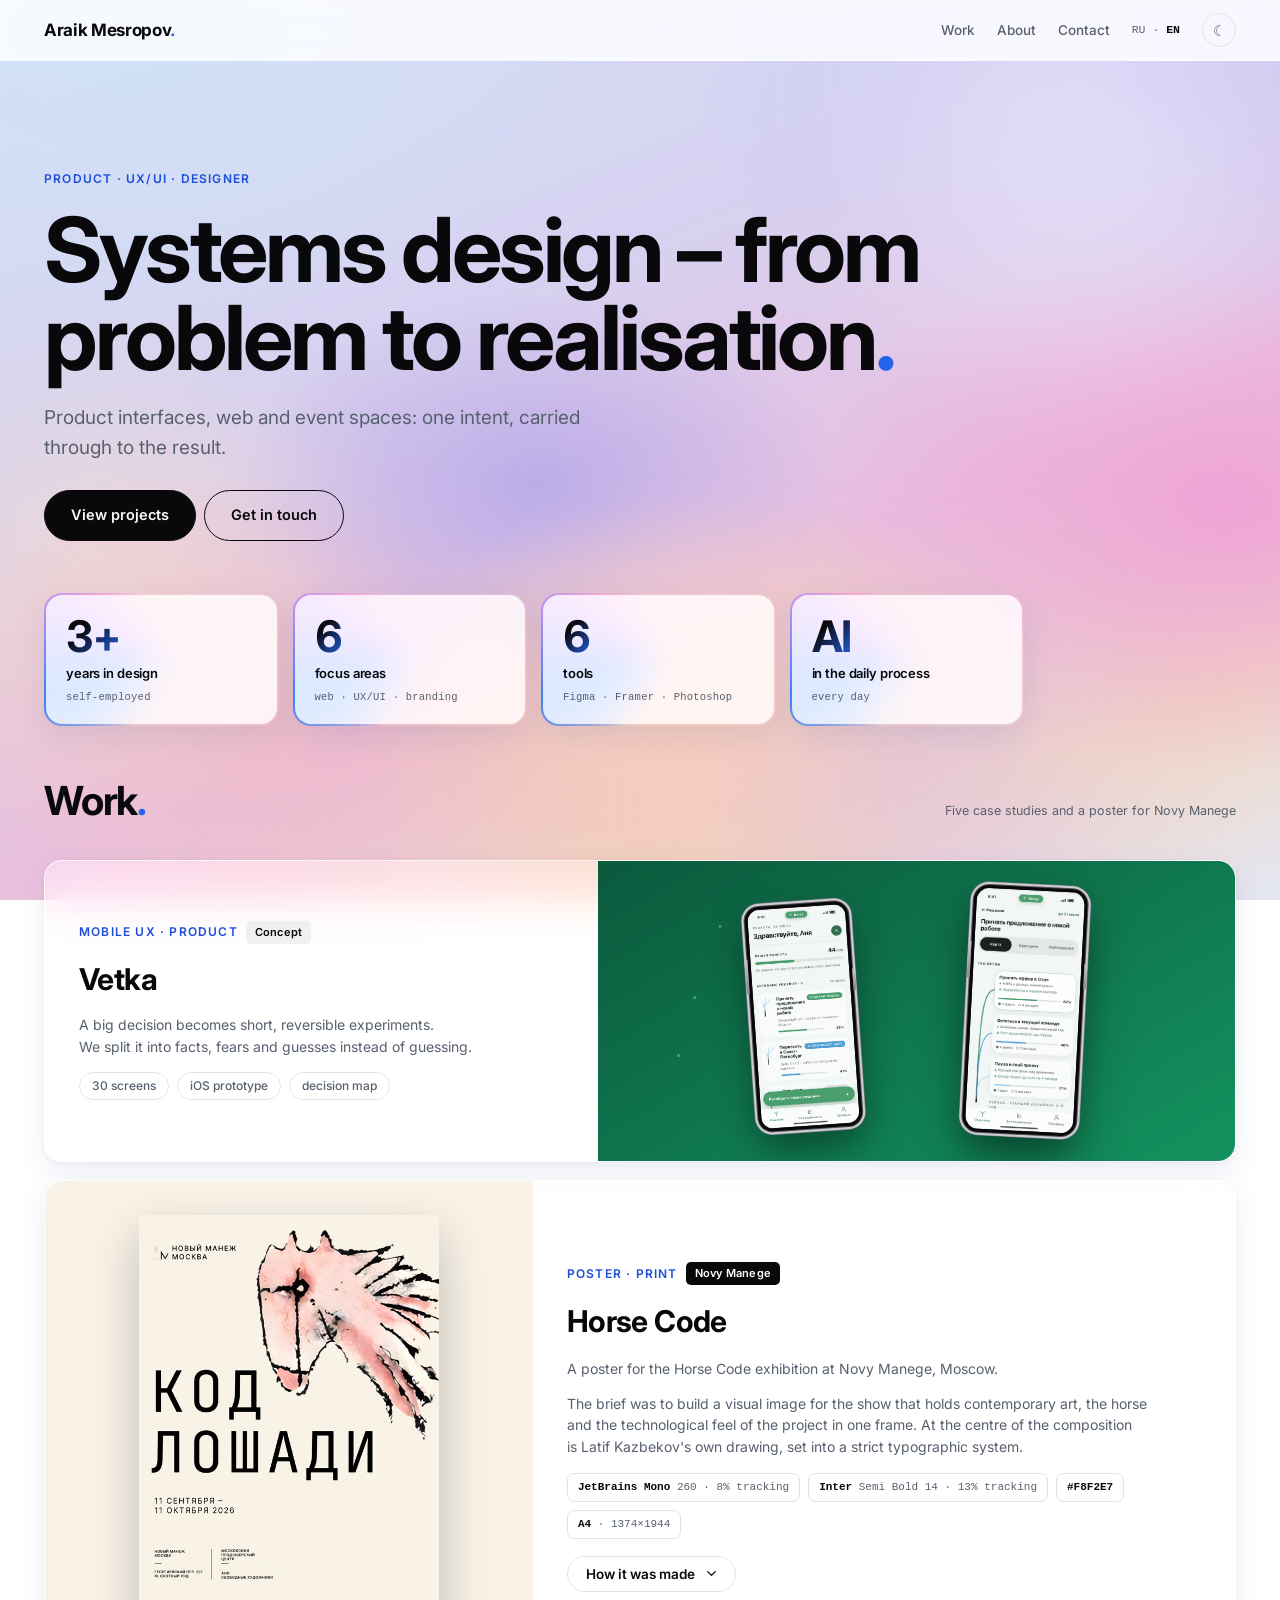
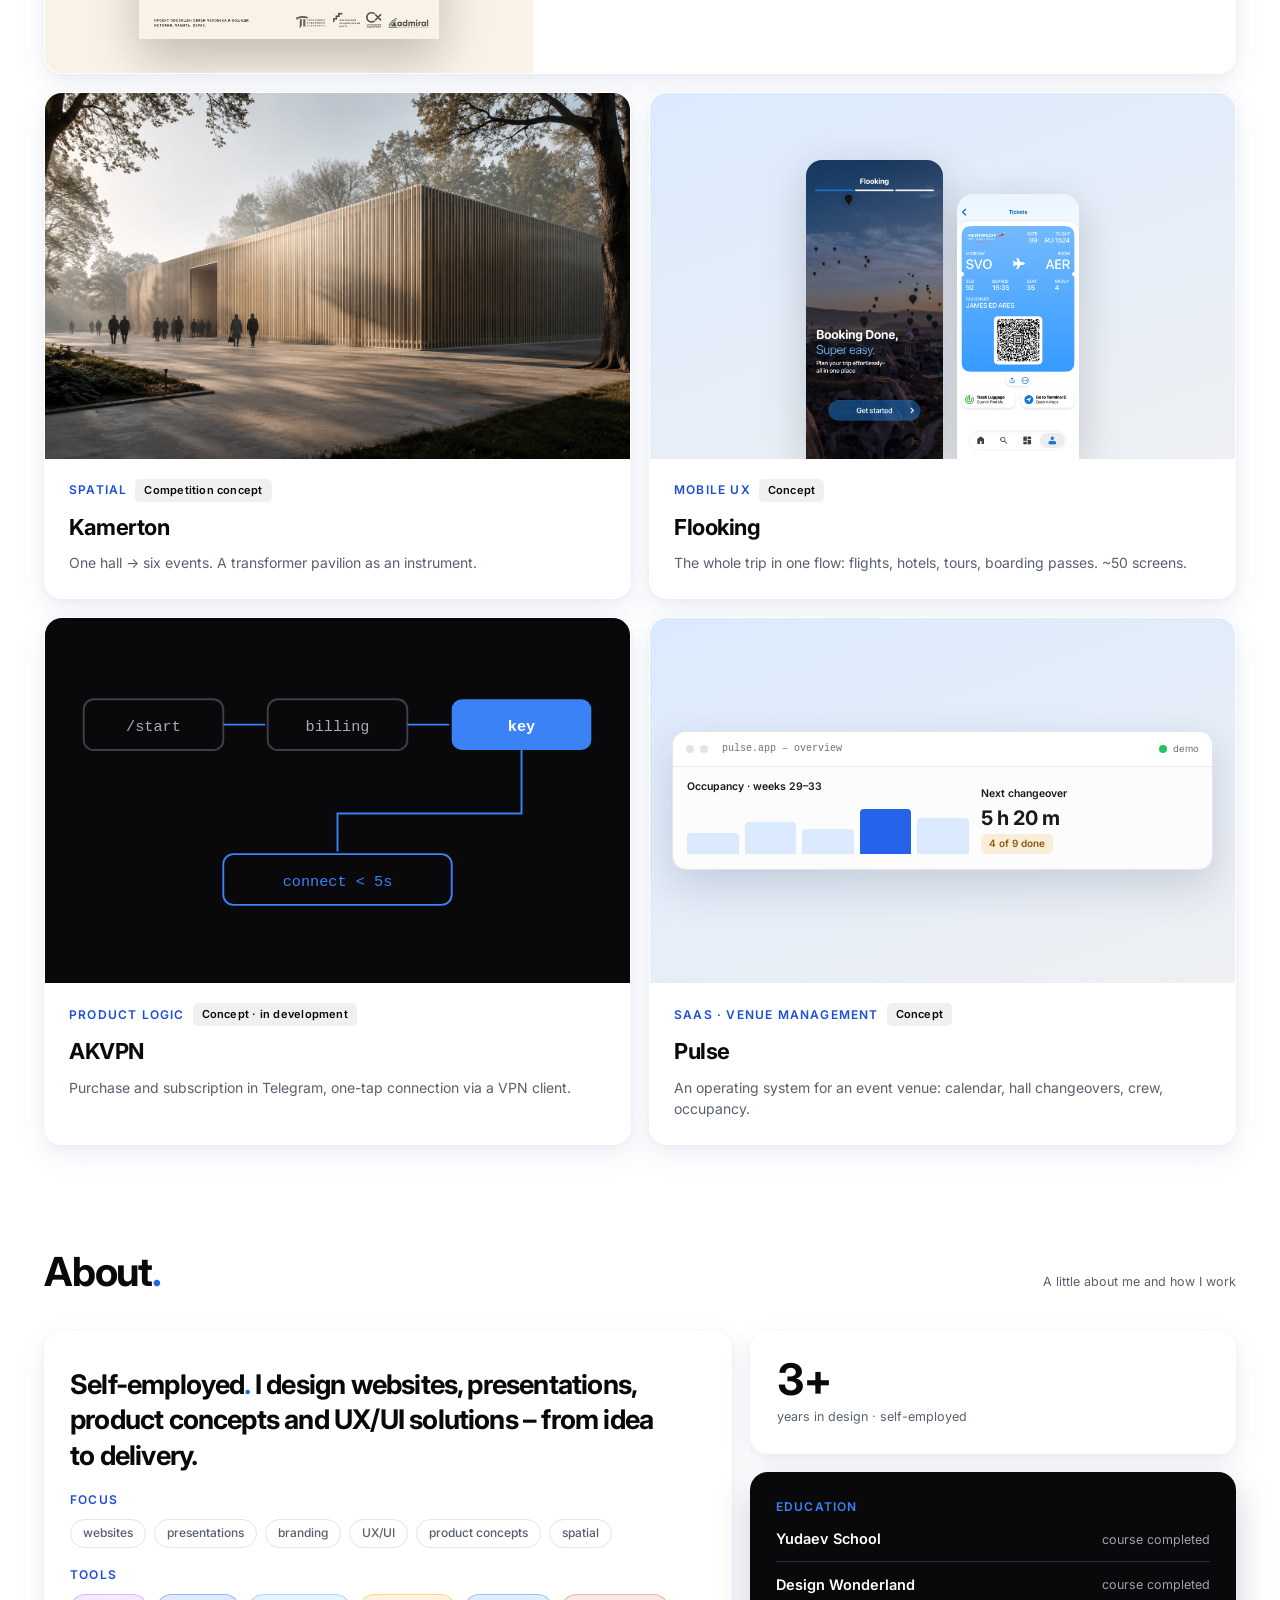
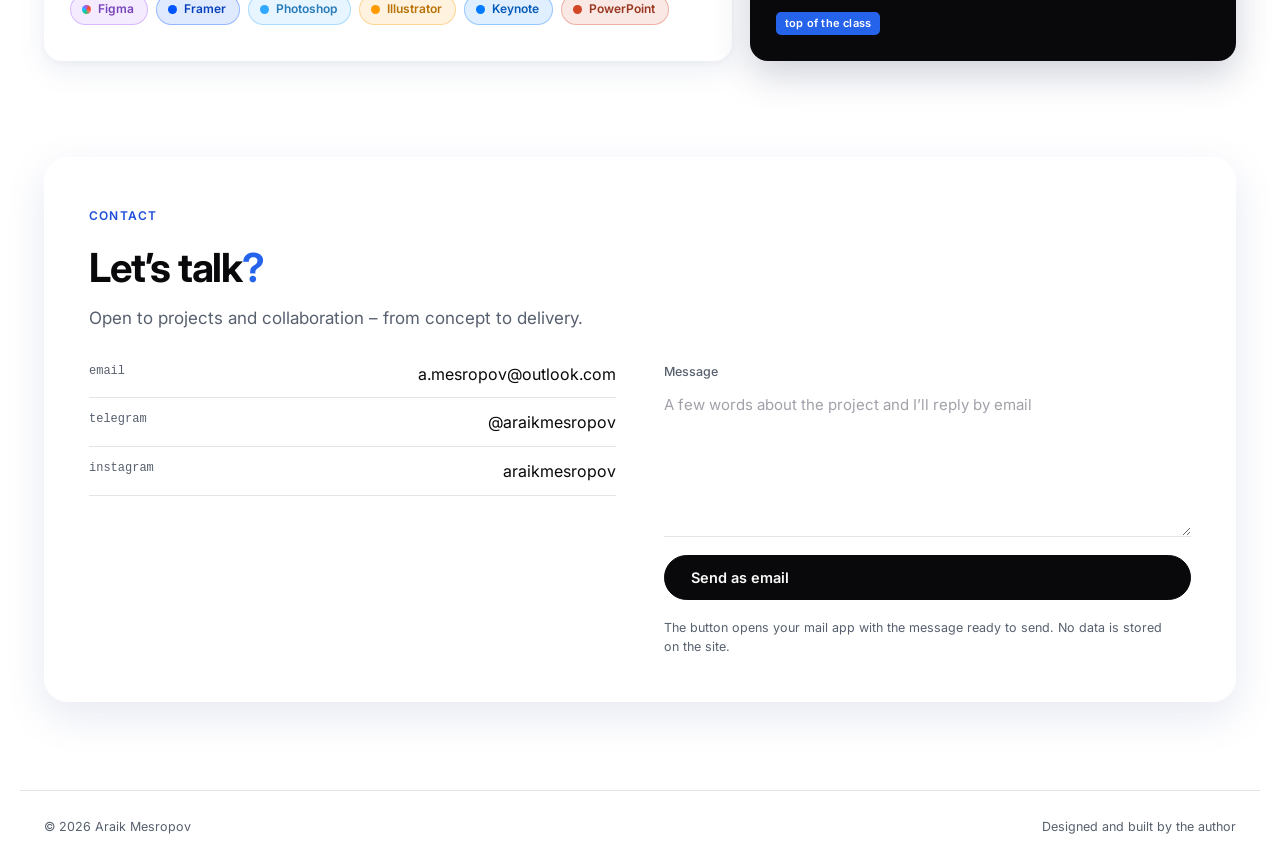
==== commit aa63de73: "Герой: плашки заменены на 4 карточки с бегущим по обводке светом (3+ / 6 / 6 / ИИ)" ====
--- a/en/index.html
+++ b/en/index.html
@@ -37,9 +37,11 @@
     <a class="btn solid" href="#work">View projects</a>
     <a class="btn line" href="#contact">Get in touch</a>
   </div>
-  <div class="statband" style="margin-top:56px;max-width:900px">
-    <div class="tile pad stat reveal"><div class="n">4+1</div><div class="l">projects + one concept in production</div></div>
-    <div class="tile pad stat reveal"><div class="n">4</div><div class="l">design disciplines</div></div>
+  <div class="hlband">
+    <div class="hl reveal"><div class="in"><div class="n">3+</div><div class="l">years in design</div><div class="sub">self-employed</div></div></div>
+    <div class="hl reveal"><div class="in"><div class="n">6</div><div class="l">focus areas</div><div class="sub">web · UX/UI · branding</div></div></div>
+    <div class="hl reveal"><div class="in"><div class="n">6</div><div class="l">tools</div><div class="sub">Figma · Framer · Photoshop</div></div></div>
+    <div class="hl reveal"><div class="in"><div class="n">AI</div><div class="l">in the daily process</div><div class="sub">every day</div></div></div>
   </div>
 </section>
 
@@ -252,7 +254,7 @@
 document.querySelectorAll('.reveal').forEach(el=>io.observe(el));
 const rm=matchMedia('(prefers-reduced-motion: reduce)').matches;
 if(!rm){const io2=new IntersectionObserver(es=>es.forEach(e=>{if(!e.isIntersecting)return;io2.unobserve(e.target);const n=e.target,t=parseInt(n.dataset.cnt),s=performance.now(),d=750;const step=x=>{const p=Math.min(1,(x-s)/d);n.textContent=Math.round(t*(.15+.85*p*(2-p)));if(p<1)requestAnimationFrame(step)};requestAnimationFrame(step)}),{threshold:.6});
-document.querySelectorAll('.stat .n').forEach(n=>{const v=n.textContent.trim();if(/^\d+$/.test(v)&&+v>1){n.dataset.cnt=v;io2.observe(n)}})}
+document.querySelectorAll('.stat .n,.hl .n').forEach(n=>{const v=n.textContent.trim();if(/^\d+$/.test(v)&&+v>1){n.dataset.cnt=v;io2.observe(n)}})}
 document.getElementById('contact-form').addEventListener('submit',function(ev){
   ev.preventDefault();
   const msg=(new FormData(this).get('message')||'').toString();
--- a/styles.css
+++ b/styles.css
@@ -512,3 +512,27 @@
 @media(prefers-reduced-motion:reduce){.hc-steps-wrap,.hc-step,.hc-toggle svg{transition:none}}
 @media(max-width:980px){.hc-top{grid-template-columns:1fr}.hc-poster{padding:28px}.hc-intro{padding:26px 24px}.hc-steps{grid-template-columns:repeat(2,1fr)}}
 @media(max-width:560px){.hc-steps{grid-template-columns:1fr}.hc-intro h3{font-size:26px}}
+
+/* Хайлайты в герое – карточки с бегущим по обводке светом */
+.hlband{display:grid;grid-template-columns:repeat(4,1fr);gap:14px;margin-top:52px;max-width:980px}
+.hl{position:relative;border-radius:var(--r);padding:2px;overflow:hidden;box-shadow:0 10px 30px rgba(76,96,160,.14)}
+.hl::before{content:"";position:absolute;top:50%;left:50%;width:190%;aspect-ratio:1;translate:-50% -50%;background:conic-gradient(transparent 0 .56turn,#3B82F6 .70turn,#A78BFA .80turn,#F2A7D2 .88turn,transparent .96turn);animation:hlSpin 7s linear infinite}
+.hl:nth-child(2)::before{animation-delay:-1.75s}
+.hl:nth-child(3)::before{animation-delay:-3.5s}
+.hl:nth-child(4)::before{animation-delay:-5.25s}
+.hl>.in{position:relative;z-index:1;height:100%;border-radius:calc(var(--r) - 2px);padding:20px 20px 18px;background:rgba(255,255,255,.82);backdrop-filter:blur(18px) saturate(1.5);-webkit-backdrop-filter:blur(18px) saturate(1.5);display:flex;flex-direction:column;gap:5px;animation:hlBreathe 7s ease-in-out infinite}
+.hl:nth-child(2)>.in{animation-delay:-1.75s}
+.hl:nth-child(3)>.in{animation-delay:-3.5s}
+.hl:nth-child(4)>.in{animation-delay:-5.25s}
+.hl .n{font-weight:700;letter-spacing:-.03em;font-size:clamp(30px,3.4vw,44px);line-height:1;font-variant-numeric:tabular-nums;background:linear-gradient(135deg,var(--txt) 30%,var(--copper));-webkit-background-clip:text;background-clip:text;color:transparent;width:fit-content}
+.hl .l{font-size:13px;color:var(--txt);font-weight:600;letter-spacing:-.01em}
+.hl .sub{font-family:var(--mono);font-size:10.5px;letter-spacing:.02em;color:var(--muted);margin-top:1px}
+@keyframes hlSpin{to{transform:rotate(1turn)}}
+@keyframes hlBreathe{0%,100%{box-shadow:inset 0 0 0 0 rgba(59,130,246,0)}50%{box-shadow:inset 0 0 26px -6px rgba(139,120,255,.28)}}
+[data-theme="dark"] .hl{box-shadow:0 12px 34px rgba(0,0,0,.4)}
+[data-theme="dark"] .hl>.in{background:rgba(20,24,36,.86)}
+[data-theme="dark"] .hl .n{background-image:linear-gradient(135deg,#FFFFFF 25%,#7CA8FF)}
+[data-theme="dark"] .hl .l{color:#EDF0F6}
+@media(prefers-reduced-motion:reduce){.hl::before{animation:none;transform:rotate(.72turn)}.hl>.in{animation:none}}
+@media(max-width:820px){.hlband{grid-template-columns:repeat(2,1fr);margin-top:40px}}
+@media(max-width:420px){.hl>.in{padding:16px 16px 14px}}
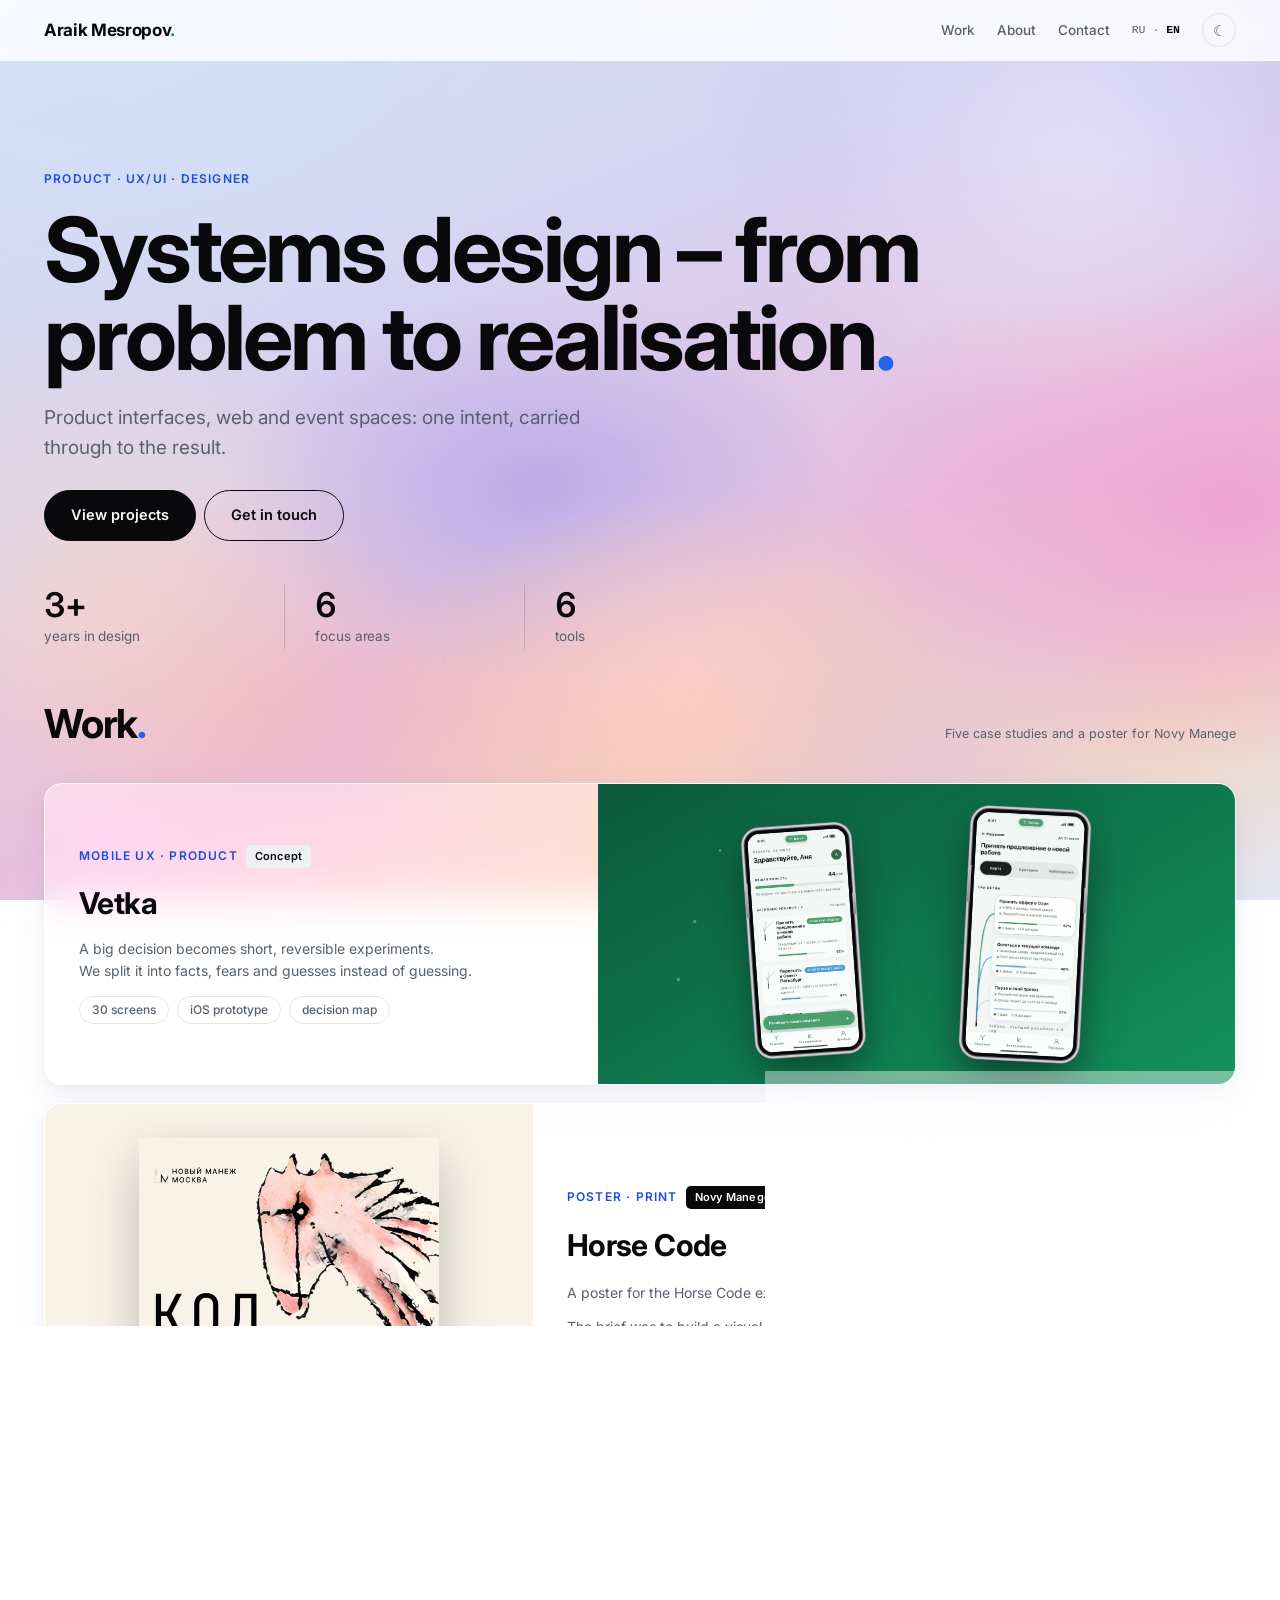
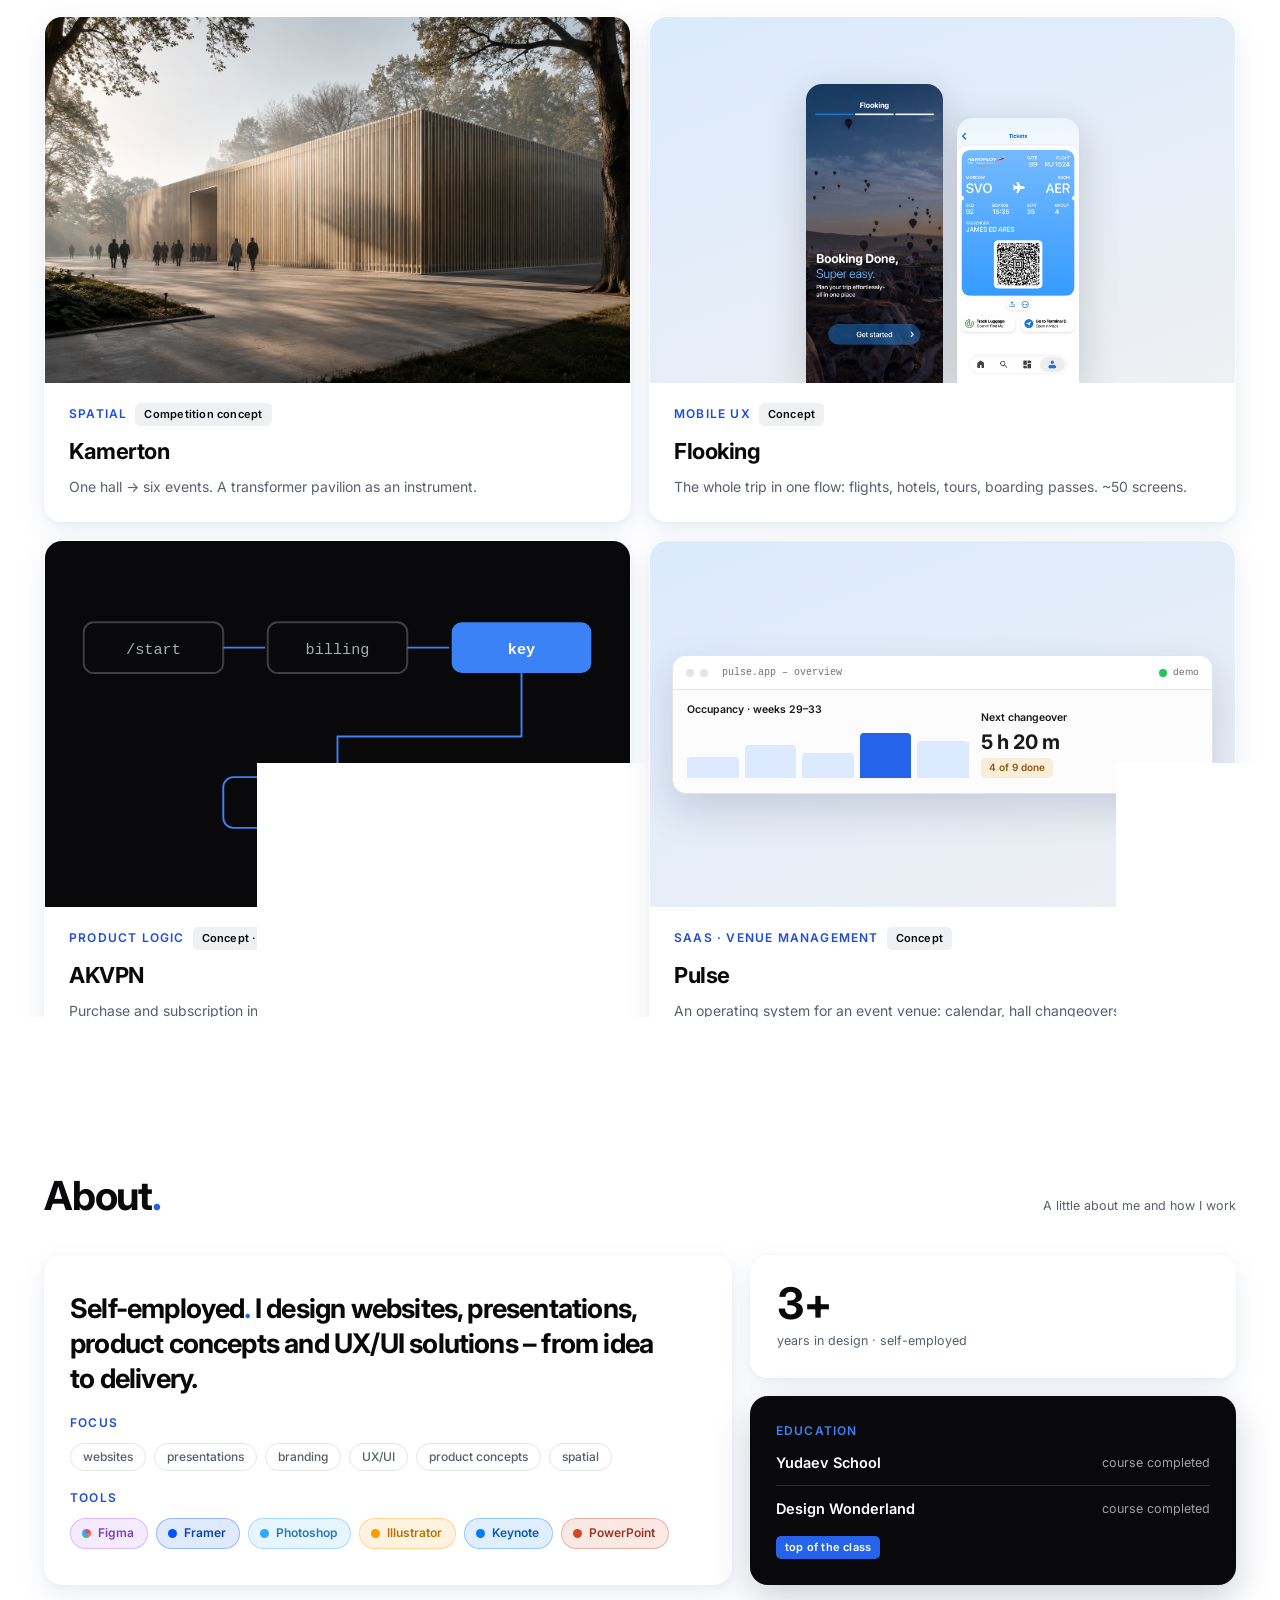
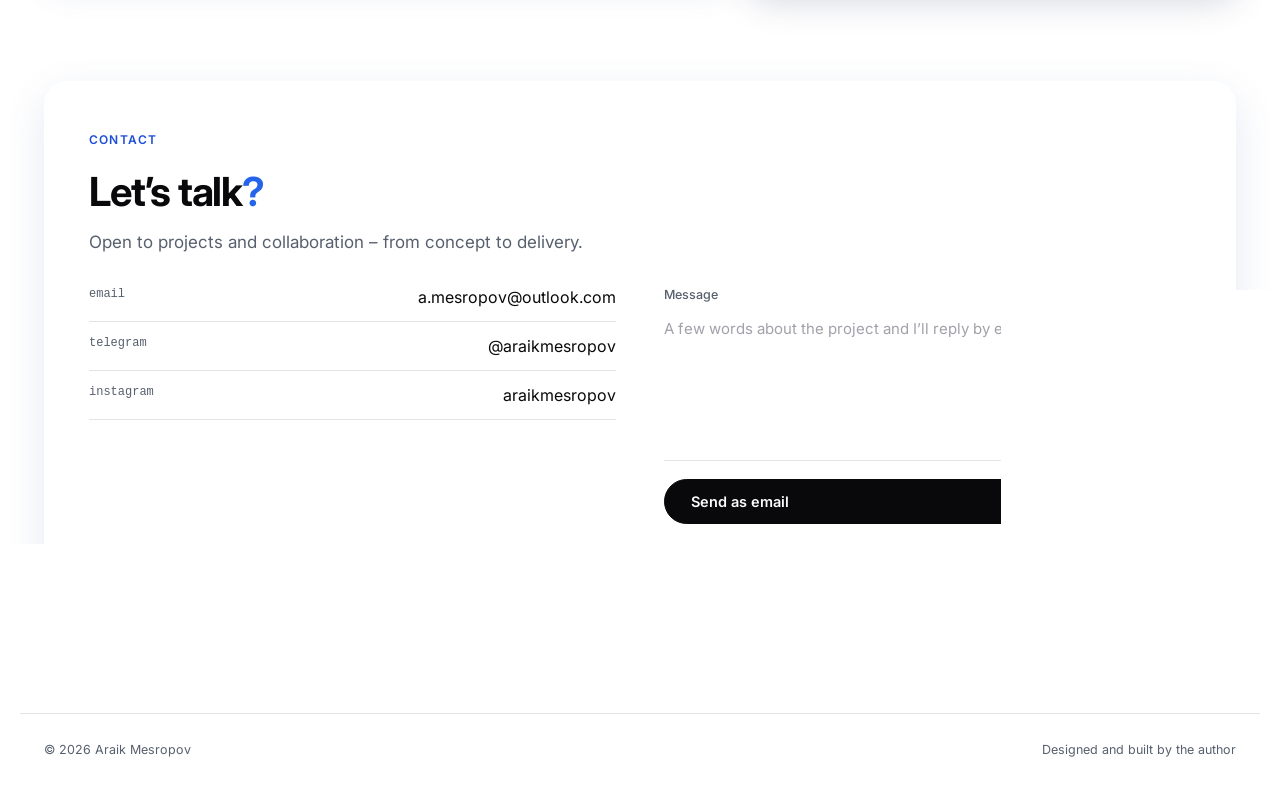
==== commit 11490ccf: "Hero: плашки статистики – типографика без рамок, три факта вместо четырёх" ====
--- a/en/index.html
+++ b/en/index.html
@@ -38,10 +38,9 @@
     <a class="btn line" href="#contact">Get in touch</a>
   </div>
   <div class="hlband">
-    <div class="hl reveal"><div class="in"><div class="n">3+</div><div class="l">years in design</div><div class="sub">self-employed</div></div></div>
-    <div class="hl reveal"><div class="in"><div class="n">6</div><div class="l">focus areas</div><div class="sub">web · UX/UI · branding</div></div></div>
-    <div class="hl reveal"><div class="in"><div class="n">6</div><div class="l">tools</div><div class="sub">Figma · Framer · Photoshop</div></div></div>
-    <div class="hl reveal"><div class="in"><div class="n">AI</div><div class="l">in the daily process</div><div class="sub">every day</div></div></div>
+    <div class="hl reveal"><div class="n">3+</div><div class="l">years in design</div></div>
+    <div class="hl reveal"><div class="n">6</div><div class="l">focus areas</div></div>
+    <div class="hl reveal"><div class="n">6</div><div class="l">tools</div></div>
   </div>
 </section>
 
--- a/styles.css
+++ b/styles.css
@@ -513,26 +513,12 @@
 @media(max-width:980px){.hc-top{grid-template-columns:1fr}.hc-poster{padding:28px}.hc-intro{padding:26px 24px}.hc-steps{grid-template-columns:repeat(2,1fr)}}
 @media(max-width:560px){.hc-steps{grid-template-columns:1fr}.hc-intro h3{font-size:26px}}
 
-/* Хайлайты в герое – карточки с бегущим по обводке светом */
-.hlband{display:grid;grid-template-columns:repeat(4,1fr);gap:14px;margin-top:52px;max-width:980px}
-.hl{position:relative;border-radius:var(--r);padding:2px;overflow:hidden;box-shadow:0 10px 30px rgba(76,96,160,.14)}
-.hl::before{content:"";position:absolute;top:50%;left:50%;width:190%;aspect-ratio:1;translate:-50% -50%;background:conic-gradient(transparent 0 .56turn,#3B82F6 .70turn,#A78BFA .80turn,#F2A7D2 .88turn,transparent .96turn);animation:hlSpin 7s linear infinite}
-.hl:nth-child(2)::before{animation-delay:-1.75s}
-.hl:nth-child(3)::before{animation-delay:-3.5s}
-.hl:nth-child(4)::before{animation-delay:-5.25s}
-.hl>.in{position:relative;z-index:1;height:100%;border-radius:calc(var(--r) - 2px);padding:20px 20px 18px;background:rgba(255,255,255,.82);backdrop-filter:blur(18px) saturate(1.5);-webkit-backdrop-filter:blur(18px) saturate(1.5);display:flex;flex-direction:column;gap:5px;animation:hlBreathe 7s ease-in-out infinite}
-.hl:nth-child(2)>.in{animation-delay:-1.75s}
-.hl:nth-child(3)>.in{animation-delay:-3.5s}
-.hl:nth-child(4)>.in{animation-delay:-5.25s}
-.hl .n{font-weight:700;letter-spacing:-.03em;font-size:clamp(30px,3.4vw,44px);line-height:1;font-variant-numeric:tabular-nums;background:linear-gradient(135deg,var(--txt) 30%,var(--copper));-webkit-background-clip:text;background-clip:text;color:transparent;width:fit-content}
-.hl .l{font-size:13px;color:var(--txt);font-weight:600;letter-spacing:-.01em}
-.hl .sub{font-family:var(--mono);font-size:10.5px;letter-spacing:.02em;color:var(--muted);margin-top:1px}
-@keyframes hlSpin{to{transform:rotate(1turn)}}
-@keyframes hlBreathe{0%,100%{box-shadow:inset 0 0 0 0 rgba(59,130,246,0)}50%{box-shadow:inset 0 0 26px -6px rgba(139,120,255,.28)}}
-[data-theme="dark"] .hl{box-shadow:0 12px 34px rgba(0,0,0,.4)}
-[data-theme="dark"] .hl>.in{background:rgba(20,24,36,.86)}
-[data-theme="dark"] .hl .n{background-image:linear-gradient(135deg,#FFFFFF 25%,#7CA8FF)}
-[data-theme="dark"] .hl .l{color:#EDF0F6}
-@media(prefers-reduced-motion:reduce){.hl::before{animation:none;transform:rotate(.72turn)}.hl>.in{animation:none}}
-@media(max-width:820px){.hlband{grid-template-columns:repeat(2,1fr);margin-top:40px}}
-@media(max-width:420px){.hl>.in{padding:16px 16px 14px}}
+/* Хайлайты в герое – тихие колонки без рамок */
+.hlband{display:grid;grid-template-columns:repeat(3,minmax(0,1fr));max-width:720px;margin-top:44px}
+.hl{padding:2px 30px;border-left:1px solid color-mix(in srgb,var(--muted) 26%,transparent)}
+.hl:first-child{padding-left:0;border-left:0}
+.hl .n{font-weight:600;letter-spacing:-.035em;font-size:clamp(28px,3vw,34px);line-height:1.05;font-variant-numeric:tabular-nums;color:var(--txt)}
+.hl .l{font-size:13.5px;color:var(--muted);letter-spacing:-.005em;margin-top:4px}
+[data-theme="dark"] .hl{border-left-color:color-mix(in srgb,var(--muted) 32%,transparent)}
+@media(max-width:760px){.hlband{grid-template-columns:1fr 1fr;gap:18px 0;margin-top:34px;max-width:440px}.hl{padding:2px 24px}.hl:nth-child(3){padding-left:0;border-left:0}}
+@media(max-width:420px){.hl{padding:2px 18px}}
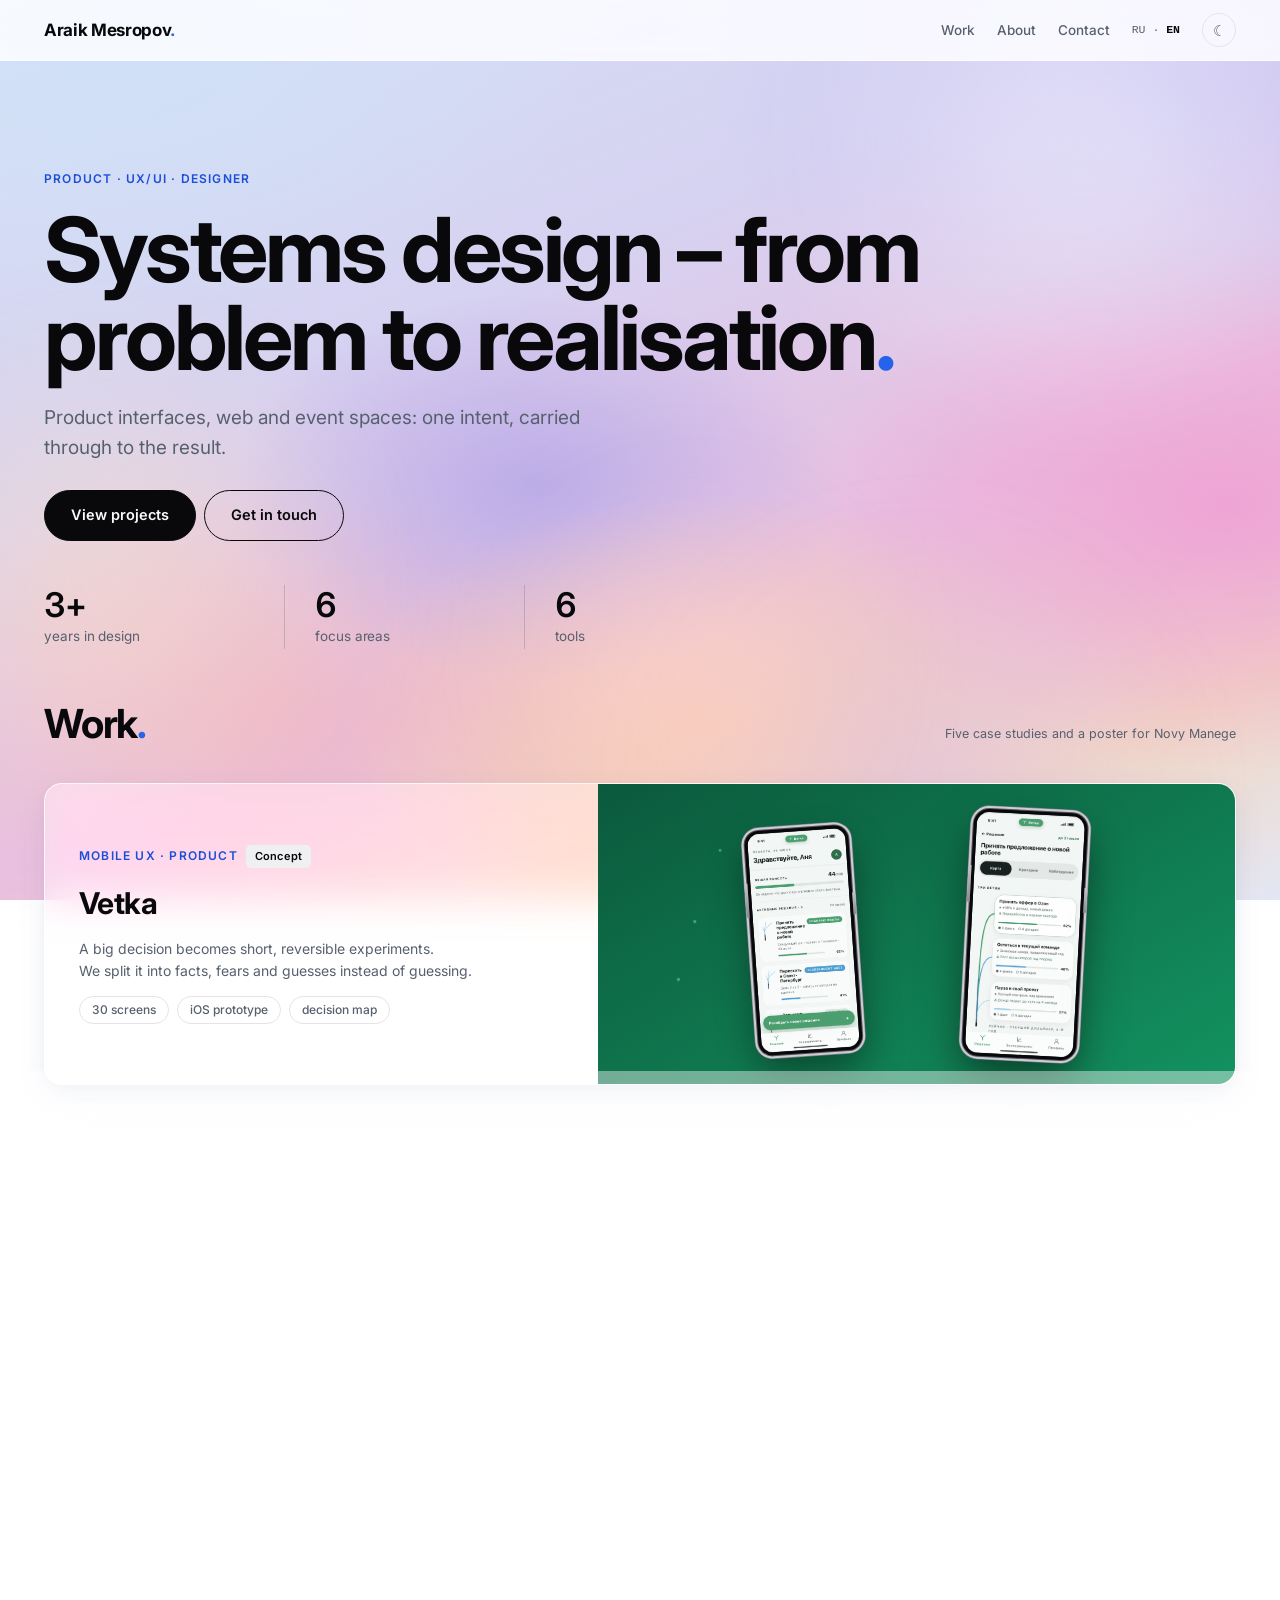
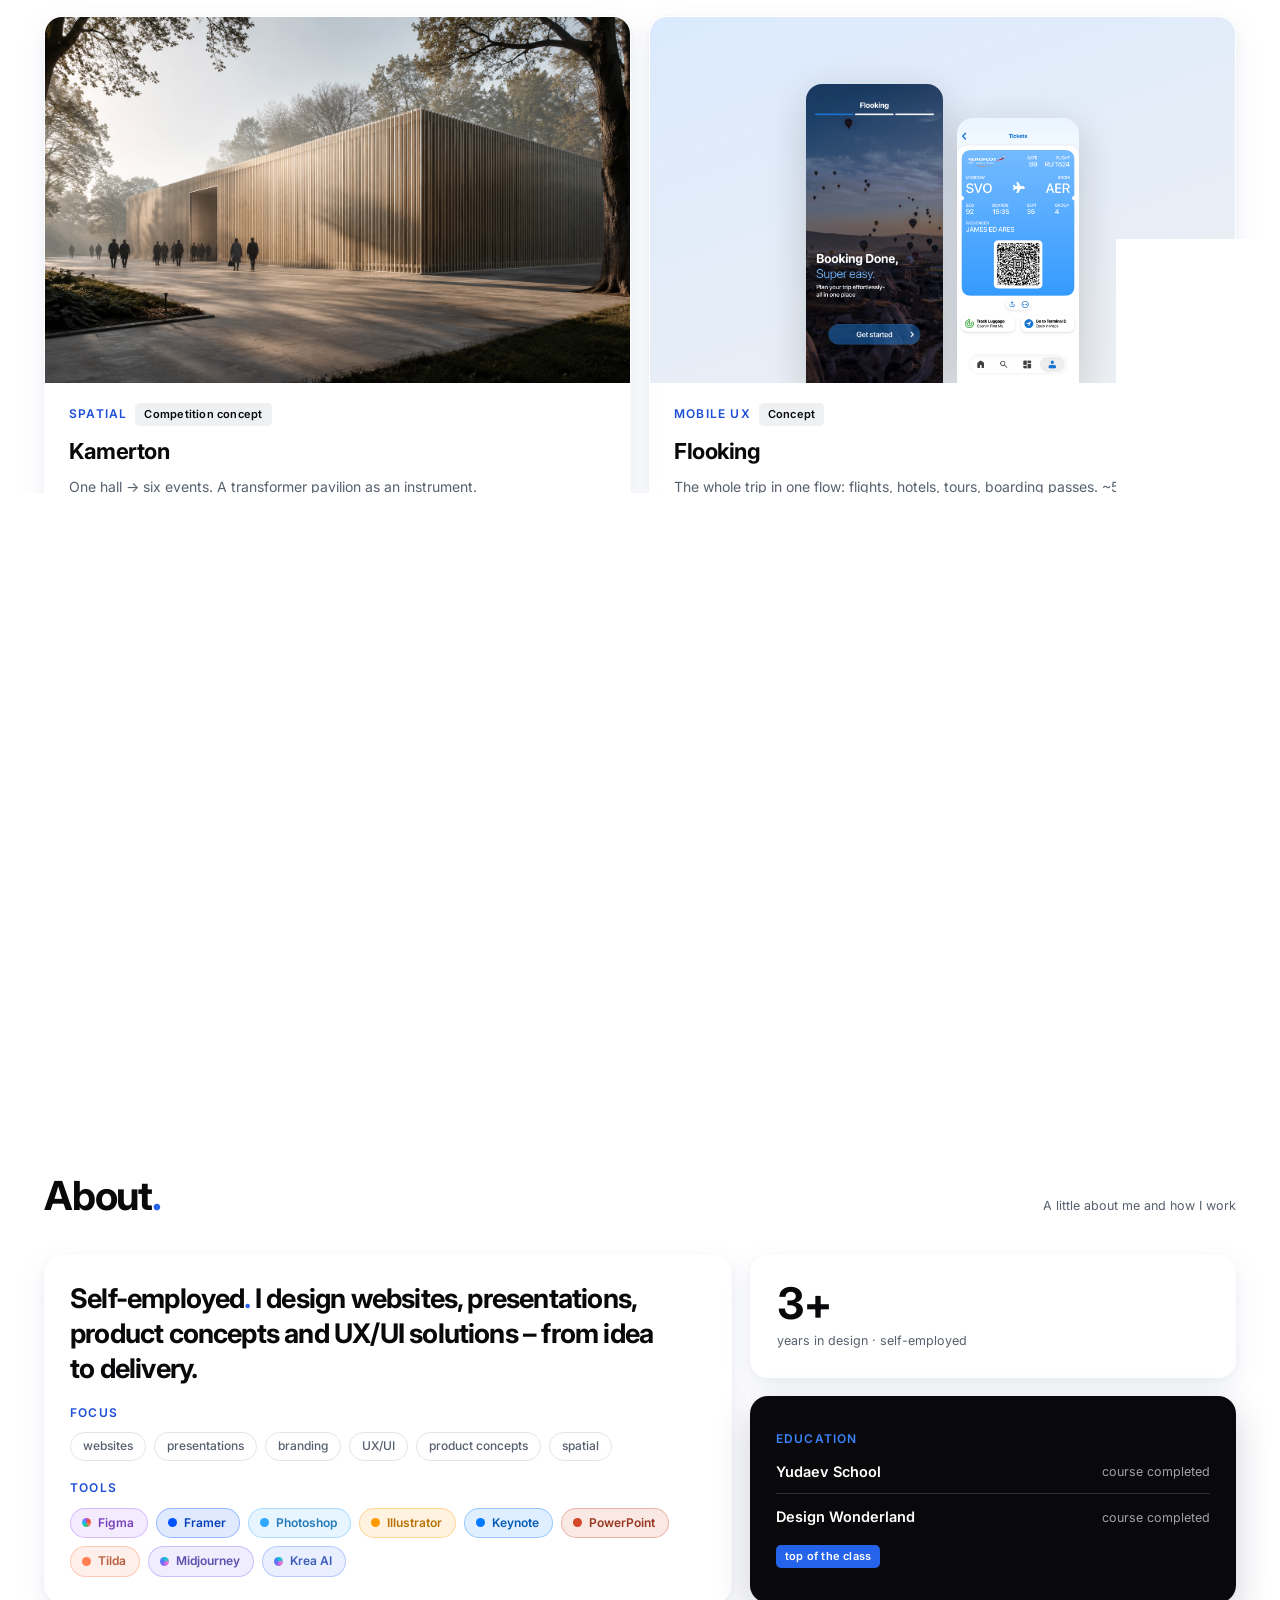
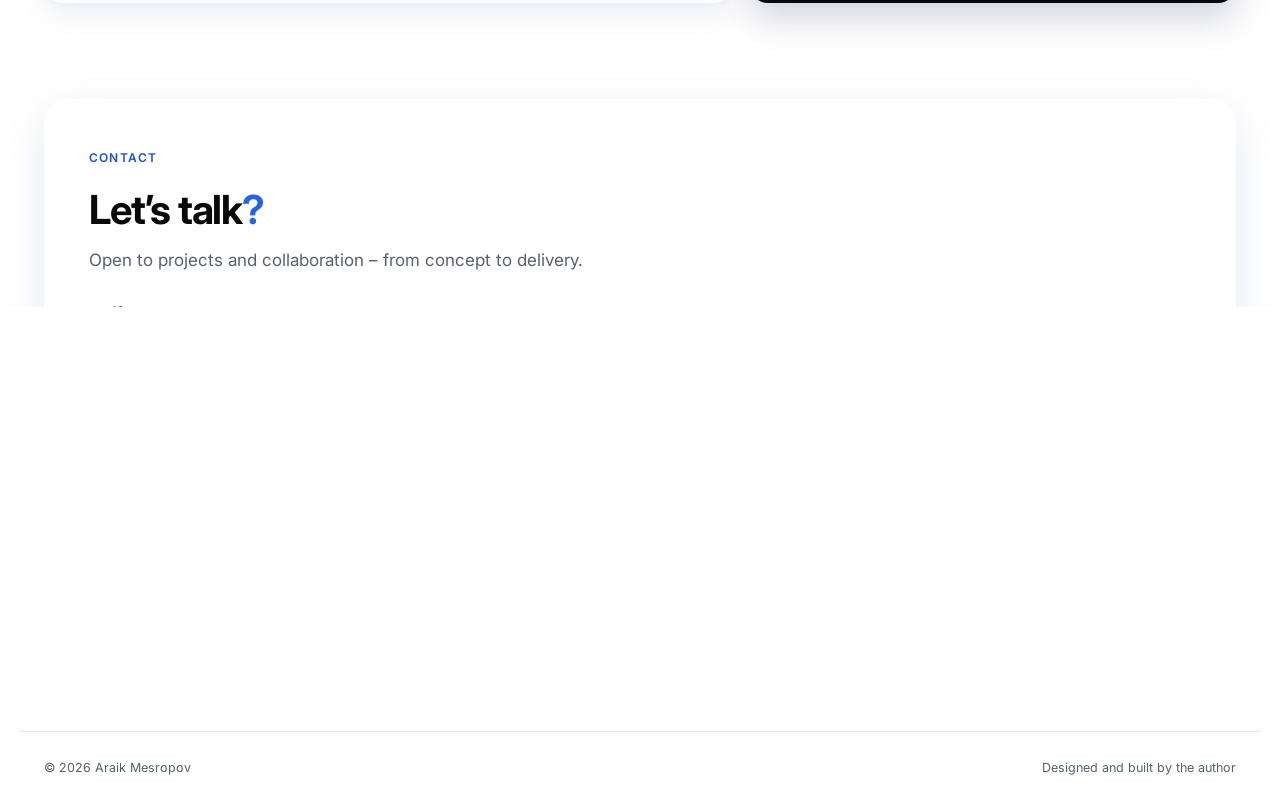
==== commit 79d1491d: "Программы: добавлены Tilda, Midjourney, Krea AI (RU/EN)" ====
--- a/en/index.html
+++ b/en/index.html
@@ -204,7 +204,7 @@
       </div>
       <div>
         <span class="k" style="display:block;margin-bottom:10px">Tools</span>
-        <div class="row"><span class="prog figma" style="--bc:#A259FF">Figma</span><span class="prog" style="--bc:#0055FF">Framer</span><span class="prog" style="--bc:#31A8FF">Photoshop</span><span class="prog" style="--bc:#FF9A00">Illustrator</span><span class="prog" style="--bc:#007AFF">Keynote</span><span class="prog" style="--bc:#D24726">PowerPoint</span></div>
+        <div class="row"><span class="prog figma" style="--bc:#A259FF">Figma</span><span class="prog" style="--bc:#0055FF">Framer</span><span class="prog" style="--bc:#31A8FF">Photoshop</span><span class="prog" style="--bc:#FF9A00">Illustrator</span><span class="prog" style="--bc:#007AFF">Keynote</span><span class="prog" style="--bc:#D24726">PowerPoint</span><span class="prog" style="--bc:#FF7F50">Tilda</span><span class="prog ai" style="--bc:#7C6CF2">Midjourney</span><span class="prog ai" style="--bc:#4F7CFF">Krea AI</span></div>
       </div>
     </div>
     <div style="grid-column:span 5;display:grid;gap:18px;grid-template-rows:auto 1fr">
--- a/styles.css
+++ b/styles.css
@@ -99,7 +99,8 @@
 .prog{display:inline-flex;align-items:center;gap:7px;font-size:12px;font-weight:600;border-radius:99px;padding:5px 13px 5px 11px;border:1px solid color-mix(in srgb,var(--bc,#888) 34%,transparent);background:color-mix(in srgb,var(--bc,#888) 12%,transparent);color:color-mix(in srgb,var(--bc,#888) 70%,#111);animation:progGlow 3.4s ease-in-out infinite}
 .prog::before{content:"";width:9px;height:9px;border-radius:50%;background:var(--bc,#888);flex:none}
 .prog.figma::before{background:conic-gradient(from 200deg,#0ACF83,#1ABCFE,#A259FF,#F24E1E,#FF7262,#0ACF83)}
-.prog:nth-child(2){animation-delay:.5s}.prog:nth-child(3){animation-delay:1s}.prog:nth-child(4){animation-delay:1.5s}.prog:nth-child(5){animation-delay:2s}.prog:nth-child(6){animation-delay:2.5s}
+.prog:nth-child(2){animation-delay:.5s}.prog:nth-child(3){animation-delay:1s}.prog:nth-child(4){animation-delay:1.5s}.prog:nth-child(5){animation-delay:2s}.prog:nth-child(6){animation-delay:2.5s}.prog:nth-child(7){animation-delay:3s}.prog:nth-child(8){animation-delay:.25s}.prog:nth-child(9){animation-delay:.75s}
+.prog.ai::before{background:conic-gradient(from 120deg,#FF6AD5,#7C6CF2,#4F7CFF,#00D4C8,#FF6AD5)}
 @keyframes progGlow{0%,100%{box-shadow:0 0 4px color-mix(in srgb,var(--bc,#888) 14%,transparent)}50%{box-shadow:0 0 14px color-mix(in srgb,var(--bc,#888) 42%,transparent),0 0 4px color-mix(in srgb,var(--bc,#888) 30%,transparent)}}
 [data-theme="dark"] .prog{border-color:color-mix(in srgb,var(--bc,#888) 46%,transparent);background:color-mix(in srgb,var(--bc,#888) 22%,transparent);color:color-mix(in srgb,var(--bc,#888) 60%,#fff)}
 [data-theme="dark"] .prog{animation-name:progGlowDark}
